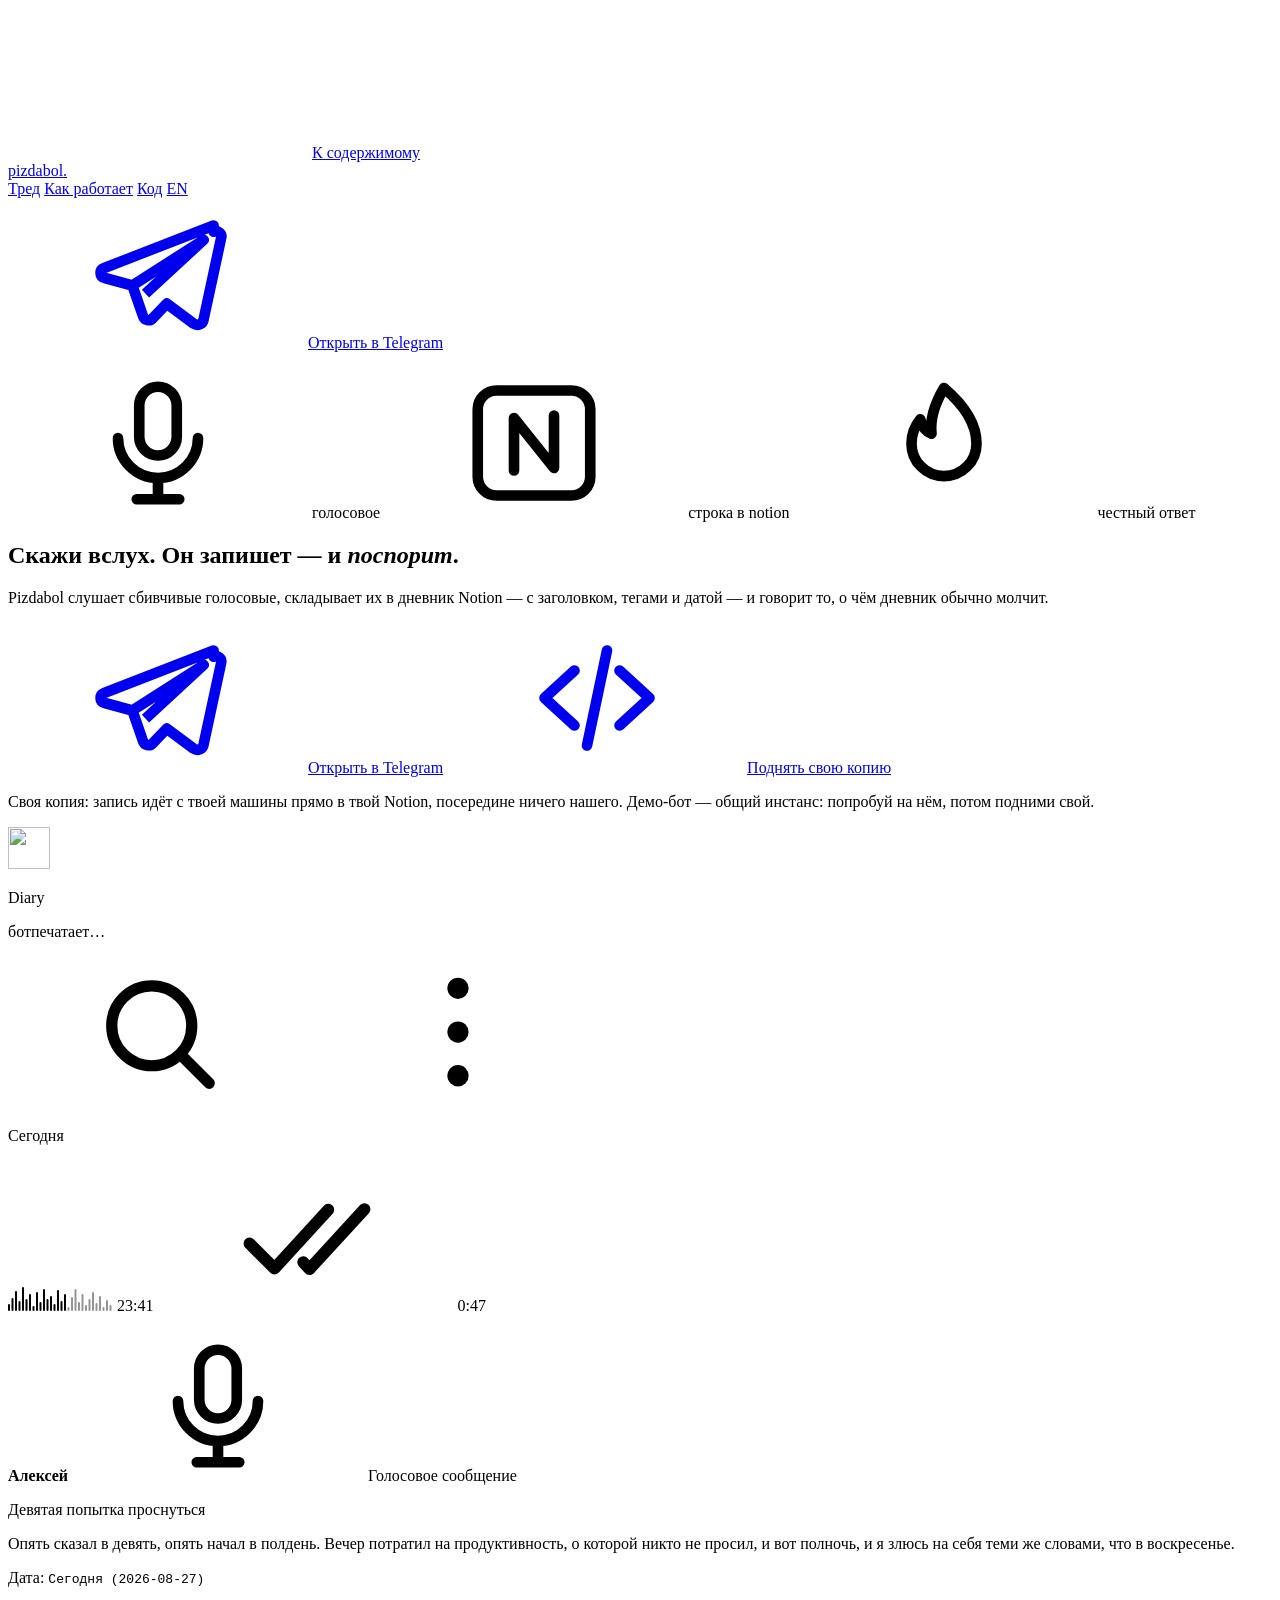
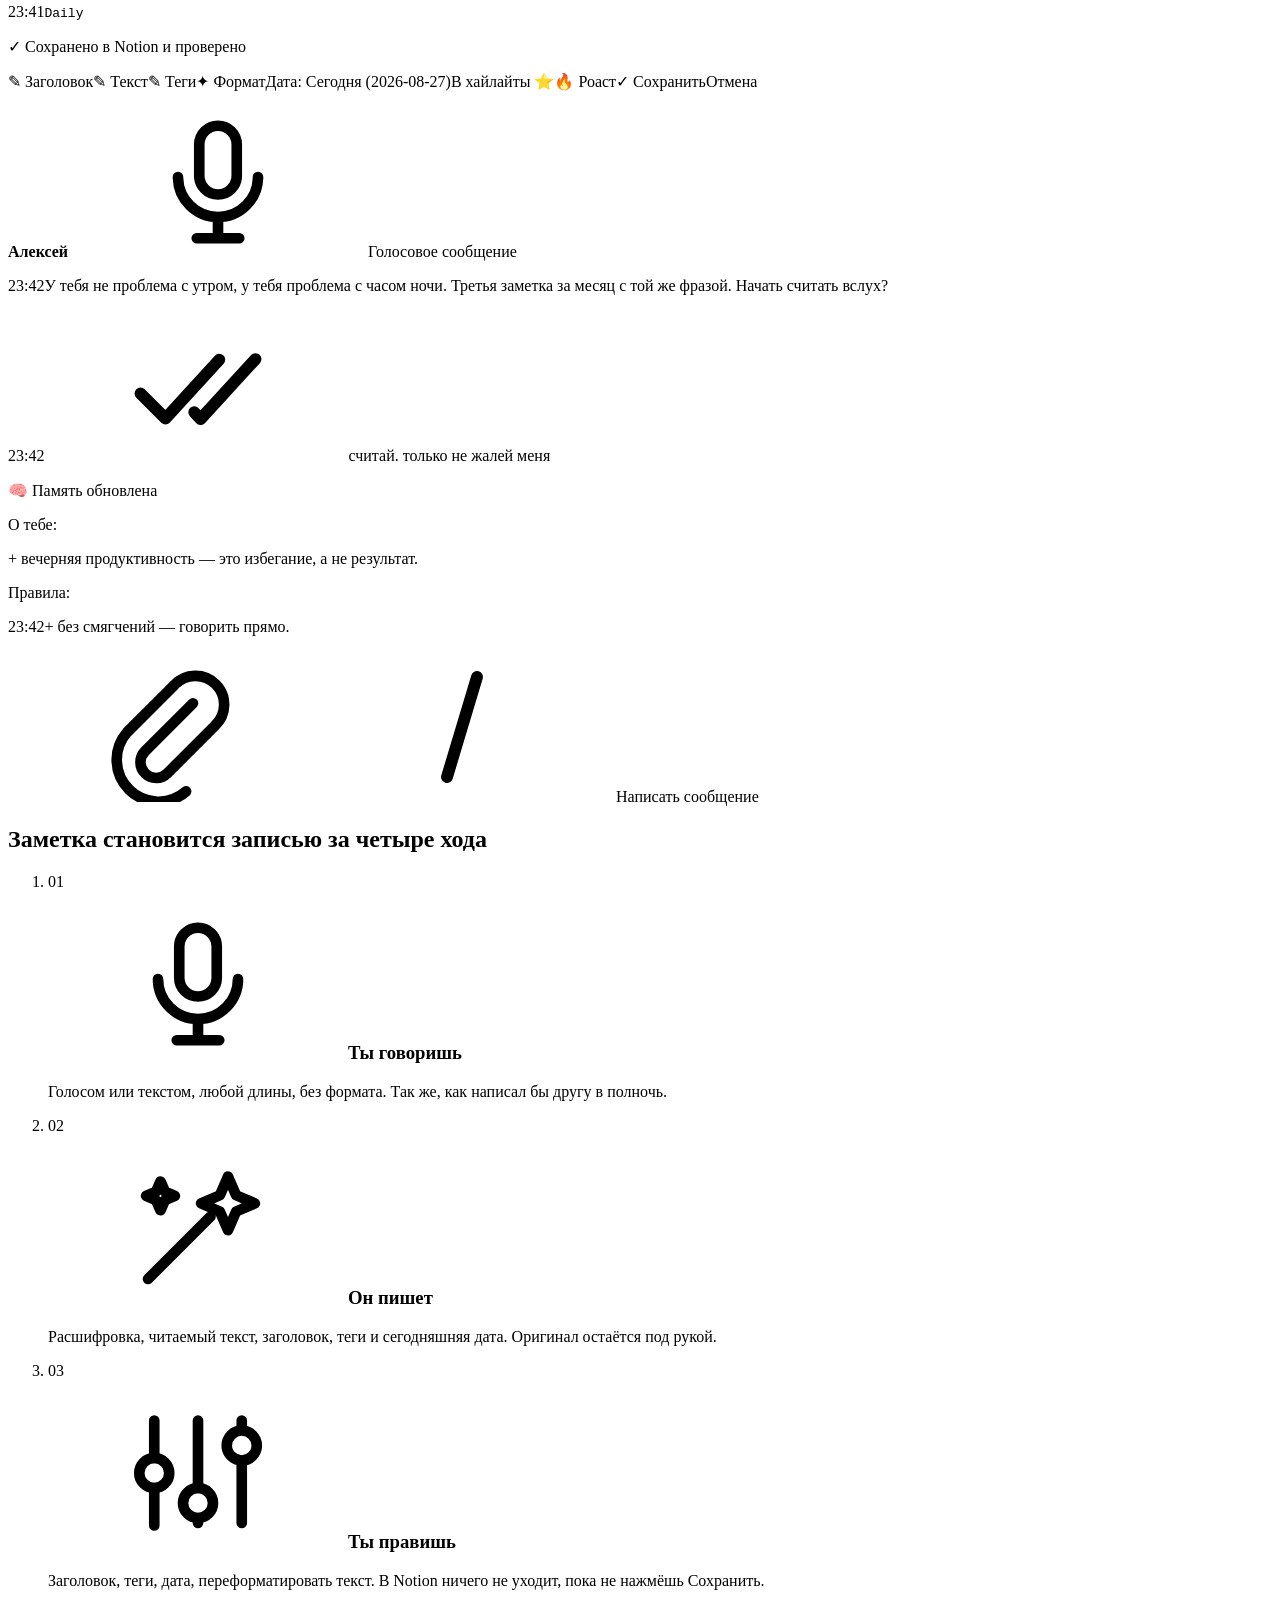
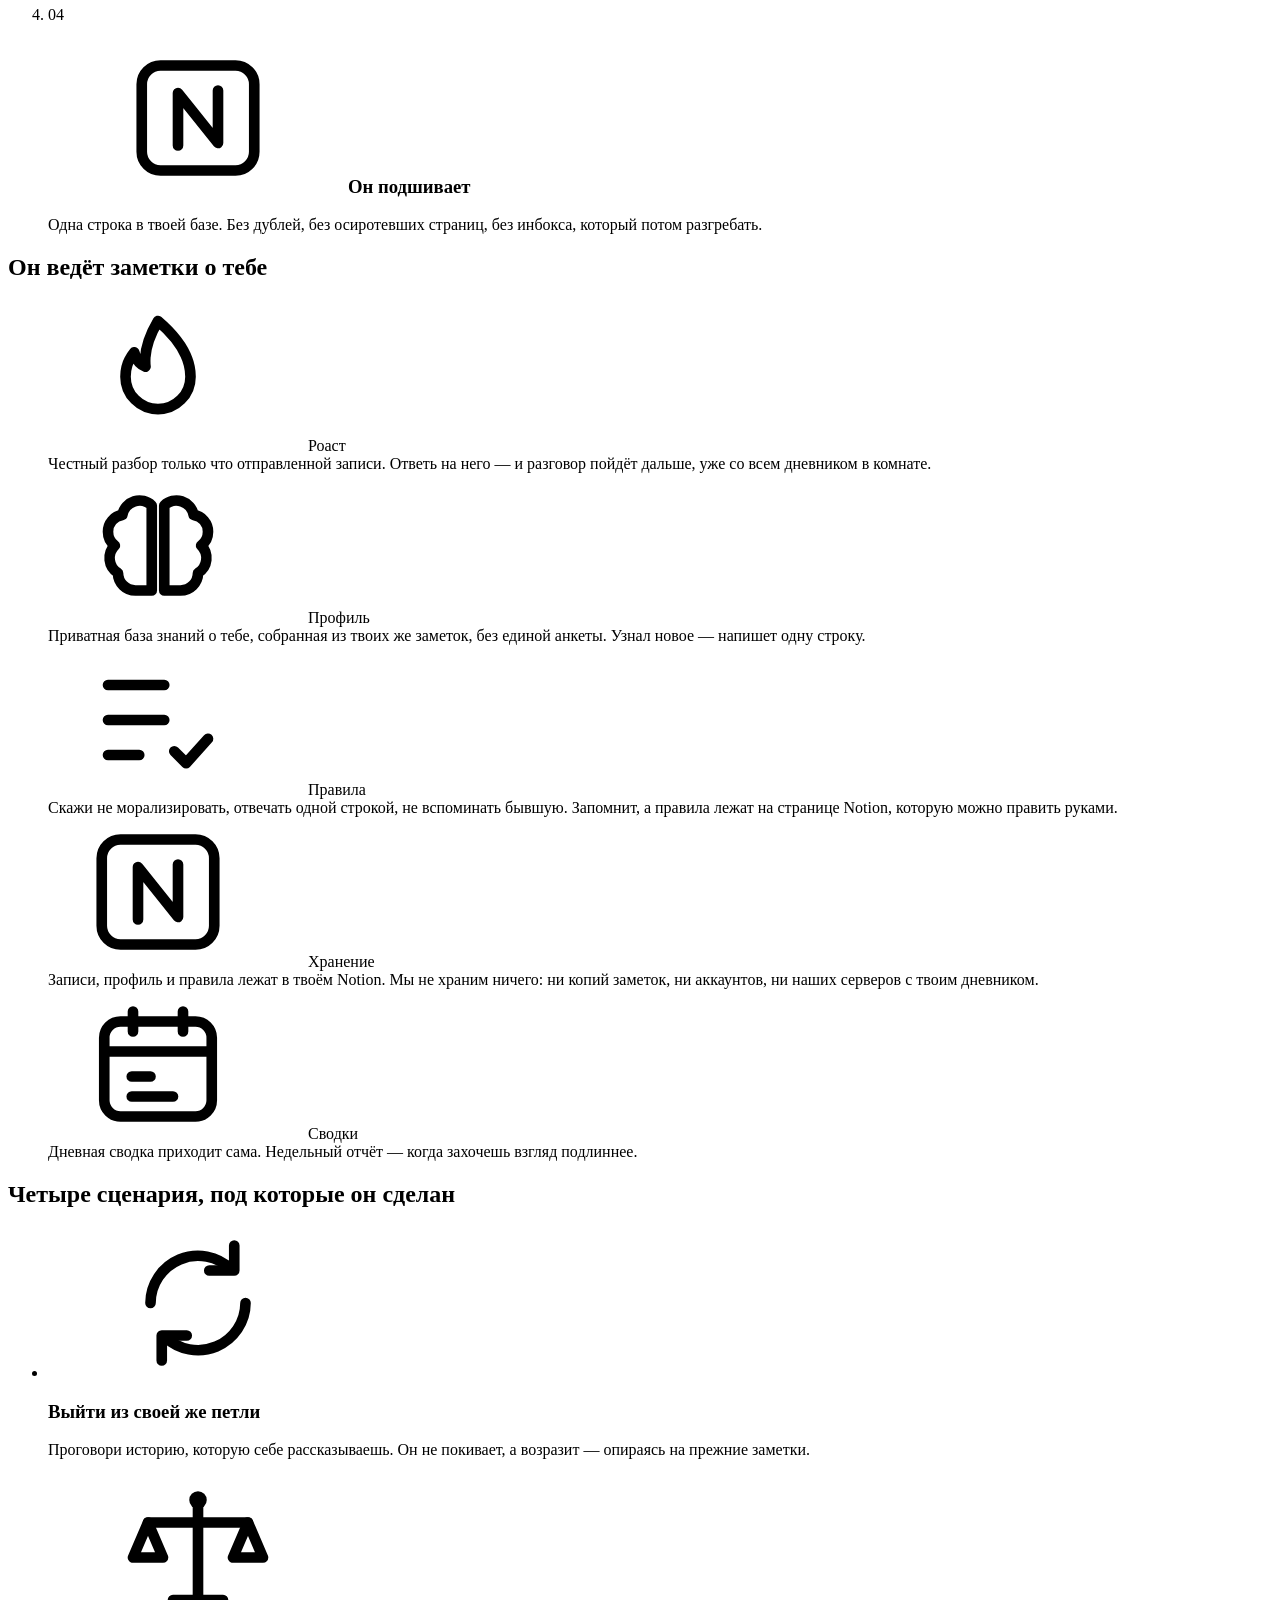
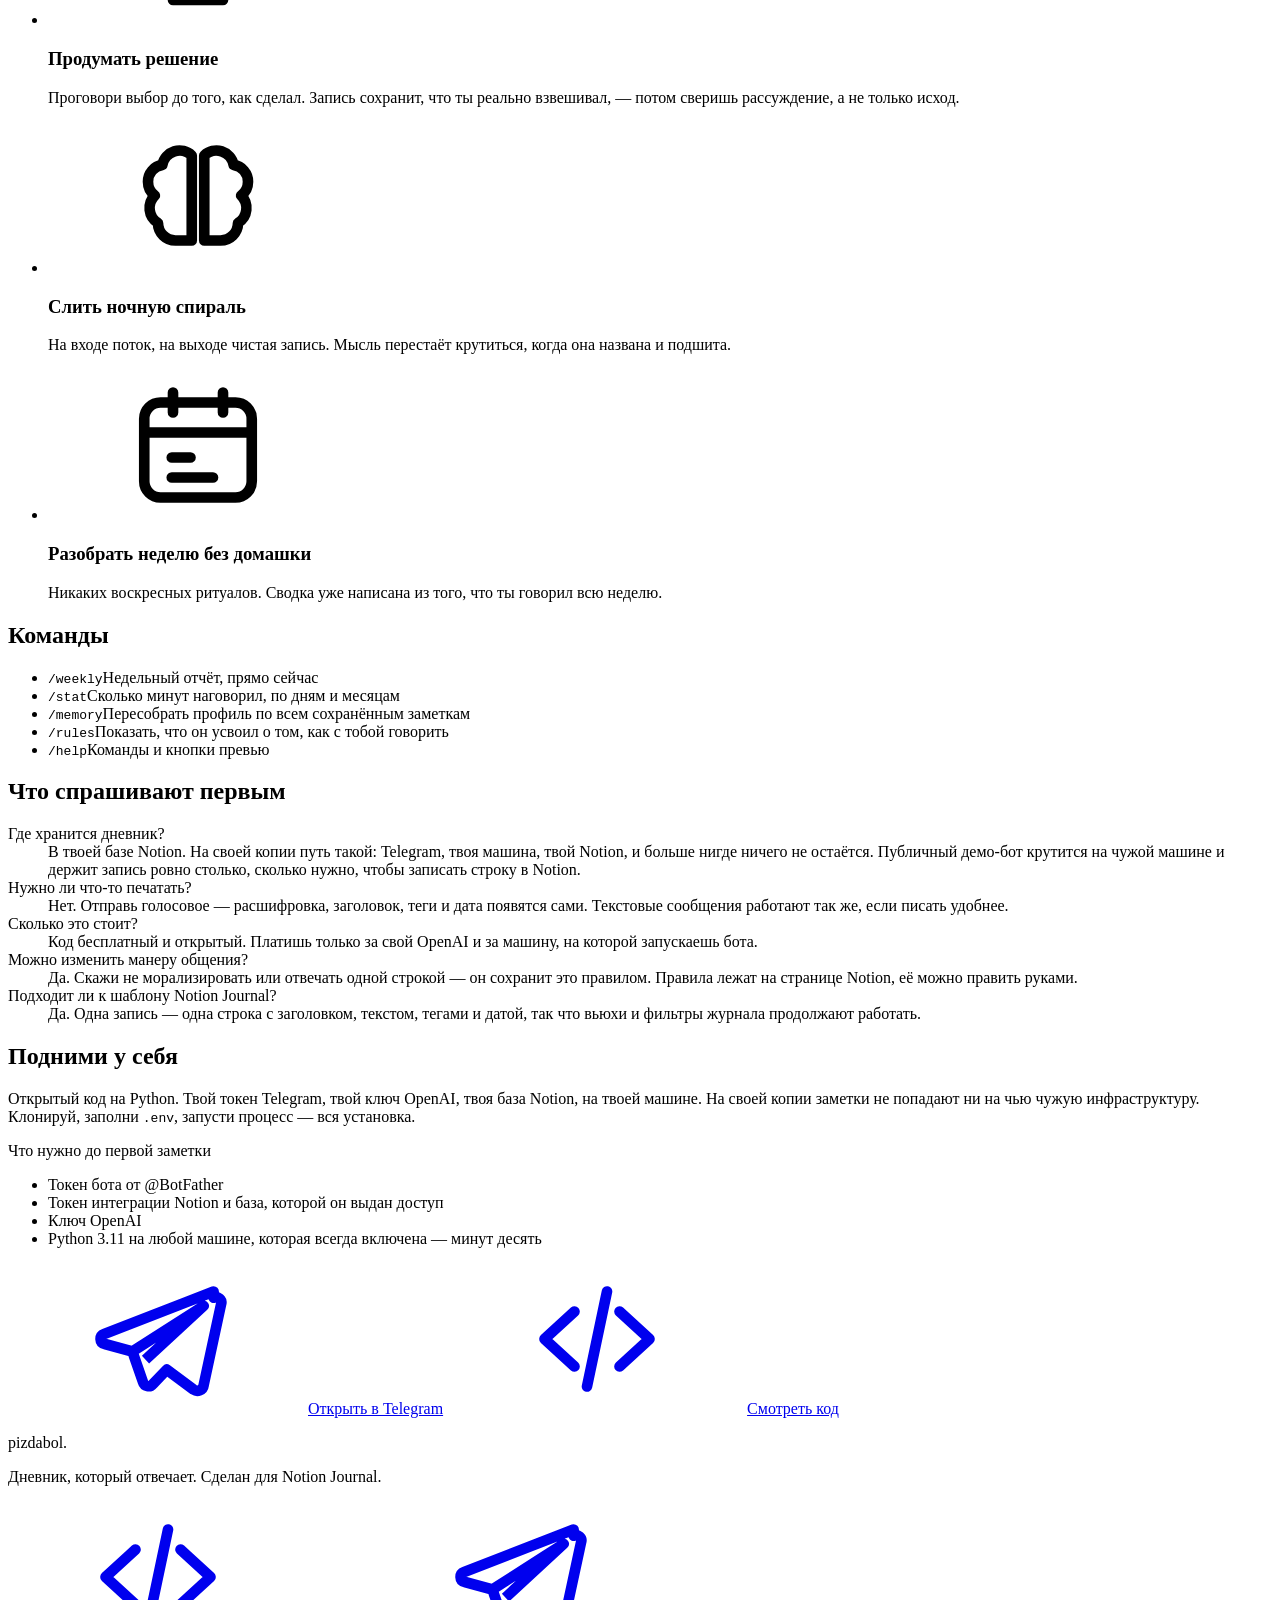
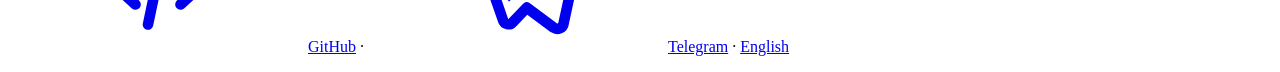
==== landing/ru/index.html @ 11e5ce93 "fix(landing): honest hosting claims, first-run requirements, aligned command rows" ====
<!DOCTYPE html>
<html lang="ru">
<head>
<meta charset="utf-8">
<meta name="viewport" content="width=device-width, initial-scale=1">
<title>Pizdabol — телеграм-бот голосового дневника для Notion</title>
<meta name="description" content="Отправь голосовое в Telegram: расшифровка, заголовок, теги и одна строка в твоём дневнике Notion, а следом честный ответ от бота, который помнит все заметки. Открытый код, свой сервер, на нашей стороне не хранится ничего.">
<link rel="canonical" href="https://pizdabol.app/ru/">
<link rel="alternate" hreflang="en" href="https://pizdabol.app/">
<link rel="alternate" hreflang="ru" href="https://pizdabol.app/ru/">
<link rel="alternate" hreflang="x-default" href="https://pizdabol.app/">
<meta name="robots" content="index, follow, max-image-preview:large, max-snippet:-1">
<meta name="author" content="Aleksey Shugaev">
<meta name="keywords" content="телеграм бот дневник, голосовые заметки в notion, дневник notion автоматизация, голосовой дневник, ai дневник коуч">
<meta name="theme-color" content="#14101f">

<meta property="og:type" content="website">
<meta property="og:site_name" content="Pizdabol">
<meta property="og:locale" content="ru_RU">
<meta property="og:url" content="https://pizdabol.app/ru/">
<meta property="og:title" content="Pizdabol — телеграм-бот голосового дневника для Notion">
<meta property="og:description" content="Голосовые в Telegram становятся строками с заголовком и тегами в твоём дневнике Notion — и бот отвечает честно.">
<meta property="og:image" content="https://pizdabol.app/og.png">
<meta property="og:image:width" content="1200">
<meta property="og:image:height" content="630">
<meta property="og:image:alt" content="Заголовок лендинга Pizdabol: скажи вслух, он запишет и поспорит">
<meta property="og:locale:alternate" content="en_US">
<meta name="twitter:card" content="summary_large_image">
<meta name="twitter:image:alt" content="Заголовок лендинга Pizdabol: скажи вслух, он запишет и поспорит">
<meta name="twitter:title" content="Pizdabol — телеграм-бот голосового дневника для Notion">
<meta name="twitter:description" content="Голосовые в Telegram становятся строками с заголовком и тегами в твоём дневнике Notion — и бот отвечает честно.">
<meta name="twitter:image" content="https://pizdabol.app/og.png">

<link rel="icon" href="/favicon.svg" type="image/svg+xml">
<link rel="preconnect" href="https://fonts.googleapis.com">
<link rel="preconnect" href="https://fonts.gstatic.com" crossorigin>
<link href="https://fonts.googleapis.com/css2?family=Unbounded:wght@500;700;800&family=Onest:wght@400;500;600&family=JetBrains+Mono:wght@400;500&display=swap" rel="stylesheet">
<link rel="stylesheet" href="/styles.css">

<script type="application/ld+json">
{
  "@context": "https://schema.org",
  "@type": "SoftwareApplication",
  "name": "Pizdabol",
  "applicationCategory": "LifestyleApplication",
  "operatingSystem": "Telegram",
  "url": "https://pizdabol.app/ru/",
  "inLanguage": "ru",
  "description": "Telegram-бот, который превращает голосовые заметки в записи дневника в Notion и честно комментирует прочитанное.",
  "offers": {
    "@type": "Offer",
    "price": "0",
    "priceCurrency": "USD",
    "availability": "https://schema.org/InStock"
  },
  "isAccessibleForFree": true,
  "license": "https://github.com/ashugaev/telegram-voice-diary-bot/blob/main/LICENSE",
  "codeRepository": "https://github.com/ashugaev/telegram-voice-diary-bot",
  "author": {
    "@type": "Person",
    "name": "Aleksey Shugaev"
  },
  "softwareRequirements": "Telegram account, Notion database, OpenAI API key"
}
</script>
<script type="application/ld+json">
{
  "@context": "https://schema.org",
  "@type": "FAQPage",
  "mainEntity": [
    {
      "@type": "Question",
      "name": "Где хранится дневник?",
      "acceptedAnswer": {
        "@type": "Answer",
        "text": "В твоей базе Notion. На своей копии путь такой: Telegram, твоя машина, твой Notion, и больше нигде ничего не остаётся. Публичный демо-бот крутится на чужой машине и держит запись ровно столько, сколько нужно, чтобы записать строку в Notion."
      }
    },
    {
      "@type": "Question",
      "name": "Нужно ли что-то печатать?",
      "acceptedAnswer": {
        "@type": "Answer",
        "text": "Нет. Отправь голосовое — расшифровка, заголовок, теги и дата появятся сами. Текстовые сообщения работают так же, если писать удобнее."
      }
    },
    {
      "@type": "Question",
      "name": "Сколько это стоит?",
      "acceptedAnswer": {
        "@type": "Answer",
        "text": "Код бесплатный и открытый. Платишь только за свой OpenAI и за машину, на которой запускаешь бота."
      }
    },
    {
      "@type": "Question",
      "name": "Можно изменить манеру общения?",
      "acceptedAnswer": {
        "@type": "Answer",
        "text": "Да. Скажи не морализировать или отвечать одной строкой — он сохранит это правилом. Правила лежат на странице Notion, её можно править руками."
      }
    },
    {
      "@type": "Question",
      "name": "Подходит ли к шаблону Notion Journal?",
      "acceptedAnswer": {
        "@type": "Answer",
        "text": "Да. Одна запись — одна строка с заголовком, текстом, тегами и датой, так что вьюхи и фильтры журнала продолжают работать."
      }
    }
  ]
}
</script>
</head>
<body>
<svg class="sprite" aria-hidden="true" focusable="false" xmlns="http://www.w3.org/2000/svg"><defs>
<symbol id="i-mic" viewBox="0 0 24 24"><rect x="9" y="3" width="6" height="11" rx="3" stroke="currentColor" stroke-width="1.7" fill="none"/><path d="M5.6 11.2a6.4 6.4 0 0 0 12.8 0M12 17.6V21M8.6 21h6.8" stroke="currentColor" stroke-width="1.7" fill="none" stroke-linecap="round"/></symbol>
<symbol id="i-notion" viewBox="0 0 24 24"><rect x="3" y="3.6" width="18" height="16.8" rx="3" stroke="currentColor" stroke-width="1.7" fill="none"/><path d="M8.8 16.4V8l6.4 8V7.6" stroke="currentColor" stroke-width="1.7" fill="none" stroke-linecap="round" stroke-linejoin="round"/></symbol>
<symbol id="i-flame" viewBox="0 0 24 24"><path d="M12 3.2c3.4 2.9 5.2 5.9 5.2 8.9a5.2 5.2 0 0 1-10.4 0c0-1.5.5-2.8 1.4-3.9.3 1.2.9 2 1.8 2.3-.3-2.6.7-5.1 2-7.3Z" stroke="currentColor" stroke-width="1.7" fill="none" stroke-linejoin="round"/></symbol>
<symbol id="i-brain" viewBox="0 0 24 24"><path d="M11 5.2a2.8 2.8 0 0 0-4.7 1.5A2.7 2.7 0 0 0 4 9.4c0 .9.4 1.7 1.1 2.2A2.8 2.8 0 0 0 5.6 16a2.8 2.8 0 0 0 2.8 2.8H11V5.2ZM13 5.2a2.8 2.8 0 0 1 4.7 1.5A2.7 2.7 0 0 1 20 9.4c0 .9-.4 1.7-1.1 2.2a2.8 2.8 0 0 1-.5 4.4 2.8 2.8 0 0 1-2.8 2.8H13V5.2Z" stroke="currentColor" stroke-width="1.7" fill="none" stroke-linejoin="round"/></symbol>
<symbol id="i-rules" viewBox="0 0 24 24"><path d="M4 6.4h9M4 12h9M4 17.6h5" stroke="currentColor" stroke-width="1.7" stroke-linecap="round"/><path d="m14.6 17 1.9 1.9 3.5-3.9" stroke="currentColor" stroke-width="1.7" fill="none" stroke-linecap="round" stroke-linejoin="round"/></symbol>
<symbol id="i-calendar" viewBox="0 0 24 24"><rect x="3.4" y="5.2" width="17.2" height="15.2" rx="2.6" stroke="currentColor" stroke-width="1.7" fill="none"/><path d="M3.4 10h17.2M8 3.6v3.2M16 3.6v3.2M7.8 14h3M7.8 17.2h6.6" stroke="currentColor" stroke-width="1.7" stroke-linecap="round"/></symbol>
<symbol id="i-wand" viewBox="0 0 24 24"><path d="M4 20 14 10M16.8 3.6l1.3 3 3 1.3-3 1.3-1.3 3-1.3-3-3-1.3 3-1.3ZM6 4.4l.7 1.6 1.6.7-1.6.7L6 9l-.7-1.6L3.7 6.7l1.6-.7Z" stroke="currentColor" stroke-width="1.7" fill="none" stroke-linecap="round" stroke-linejoin="round"/></symbol>
<symbol id="i-sliders" viewBox="0 0 24 24"><path d="M5 3.6v6M5 14.4v6M12 3.6v10.8M12 19.2v.8M19 3.6v1.2M19 10v10" stroke="currentColor" stroke-width="1.7" stroke-linecap="round"/><circle cx="5" cy="12" r="2.4" stroke="currentColor" stroke-width="1.7" fill="none"/><circle cx="12" cy="16.8" r="2.4" stroke="currentColor" stroke-width="1.7" fill="none"/><circle cx="19" cy="7.6" r="2.4" stroke="currentColor" stroke-width="1.7" fill="none"/></symbol>
<symbol id="i-telegram" viewBox="0 0 24 24"><path d="M20.9 4.4 3.4 11.2c-.8.3-.8 1.4.1 1.6l4.4 1.2 1.7 4.9c.2.7 1.1.9 1.6.3l2.2-2.3 4.3 3.2c.6.4 1.5.1 1.6-.7l2.8-13c.2-.7-.5-1.3-1.2-1ZM7.9 14l11.4-7.3-9.3 8.6" stroke="currentColor" stroke-width="1.7" fill="none" stroke-linejoin="round"/></symbol>
<symbol id="i-code" viewBox="0 0 24 24"><path d="m8.4 7.6-4.8 4.4 4.8 4.4M15.6 7.6l4.8 4.4-4.8 4.4M13.6 4.4l-3.2 15.2" stroke="currentColor" stroke-width="1.7" fill="none" stroke-linecap="round" stroke-linejoin="round"/></symbol>
<symbol id="i-shield" viewBox="0 0 24 24"><path d="M12 3 4.4 5.8v6.4c0 4.4 3.2 7.9 7.6 9.4 4.4-1.5 7.6-5 7.6-9.4V5.8L12 3Z" stroke="currentColor" stroke-width="1.7" fill="none" stroke-linejoin="round"/><path d="m8.6 12.2 2.4 2.4 4.4-4.8" stroke="currentColor" stroke-width="1.7" fill="none" stroke-linecap="round" stroke-linejoin="round"/></symbol>
<symbol id="i-loop" viewBox="0 0 24 24"><path d="M4.4 12a7.6 7.6 0 0 1 12.9-5.4M19.6 12a7.6 7.6 0 0 1-12.9 5.4" stroke="currentColor" stroke-width="1.7" fill="none" stroke-linecap="round"/><path d="M17.8 2.8v4h-4M6.2 21.2v-4h4" stroke="currentColor" stroke-width="1.7" fill="none" stroke-linecap="round" stroke-linejoin="round"/></symbol>
<symbol id="i-scale" viewBox="0 0 24 24"><path d="M12 4v16M8 20h8M4 7.6h16" stroke="currentColor" stroke-width="1.7" fill="none" stroke-linecap="round"/><path d="M4 7.6 1.6 13.2h4.8L4 7.6ZM20 7.6l-2.4 5.6h4.8L20 7.6Z" stroke="currentColor" stroke-width="1.7" fill="none" stroke-linejoin="round"/><circle cx="12" cy="4" r="1.4" fill="currentColor"/></symbol>
<symbol id="i-checks" viewBox="0 0 24 24"><path d="m2.8 13.2 4 4 8.6-9.4M11.4 16.2l1 1.1 8.8-9.6" stroke="currentColor" stroke-width="1.9" fill="none" stroke-linecap="round" stroke-linejoin="round"/></symbol>
<symbol id="i-search" viewBox="0 0 24 24"><circle cx="11" cy="11" r="6.4" stroke="currentColor" stroke-width="1.8" fill="none"/><path d="m15.8 15.8 4.4 4.4" stroke="currentColor" stroke-width="1.8" stroke-linecap="round"/></symbol>
<symbol id="i-clip" viewBox="0 0 24 24"><path d="M17.6 8.2 9.9 15.9a2.5 2.5 0 0 0 3.6 3.5l7.6-7.6a4.6 4.6 0 1 0-6.5-6.5l-7.6 7.6a6.7 6.7 0 0 0 9.5 9.4" stroke="currentColor" stroke-width="1.7" fill="none" stroke-linecap="round" stroke-linejoin="round"/></symbol>
<symbol id="i-slash" viewBox="0 0 24 24"><path d="M14.4 4 9.6 20" stroke="currentColor" stroke-width="1.9" stroke-linecap="round"/></symbol>
<symbol id="i-dots" viewBox="0 0 24 24"><circle cx="12" cy="5" r="1.7" fill="currentColor"/><circle cx="12" cy="12" r="1.7" fill="currentColor"/><circle cx="12" cy="19" r="1.7" fill="currentColor"/></symbol>
</defs></svg>
<a class="skip" href="#main">К содержимому</a>

<header class="bar">
  <a class="wordmark" href="/ru/">pizdabol<span class="dot">.</span></a>
  <nav aria-label="Основная">
    <a href="#thread">Тред</a>
    <a href="#flow">Как работает</a>
    <a href="https://github.com/ashugaev/telegram-voice-diary-bot">Код</a>
    <a class="lang" href="/" hreflang="en" lang="en">EN</a>
  </nav>
  <a class="btn btn-sm" href="https://t.me/pizdabol_ai_bot"><svg class="ico" aria-hidden="true"><use href="#i-telegram"></use></svg>Открыть в Telegram</a>
</header>

<main id="main">

  <section class="hero">
    <div class="hero-copy">
      <p class="eyebrow"><svg class="ico" aria-hidden="true"><use href="#i-mic"></use></svg> голосовое <svg class="ico" aria-hidden="true"><use href="#i-notion"></use></svg> строка в notion <svg class="ico" aria-hidden="true"><use href="#i-flame"></use></svg> честный ответ</p>
      <h1>Скажи вслух. Он запишет — и <em>поспорит</em>.</h1>
      <p class="lede">Pizdabol слушает сбивчивые голосовые, складывает их в дневник Notion — с заголовком, тегами и датой — и говорит то, о чём дневник обычно молчит.</p>
      <div class="cta-row">
        <a class="btn" href="https://t.me/pizdabol_ai_bot"><svg class="ico" aria-hidden="true"><use href="#i-telegram"></use></svg>Открыть в Telegram</a>
        <a class="btn btn-ghost" href="https://github.com/ashugaev/telegram-voice-diary-bot"><svg class="ico" aria-hidden="true"><use href="#i-code"></use></svg>Поднять свою копию</a>
      </div>
      <p class="fineprint">Своя копия: запись идёт с твоей машины прямо в твой Notion, посередине ничего нашего. Демо-бот — общий инстанс: попробуй на нём, потом подними свой.</p>
    </div>

    <div class="hero-thread" id="thread">
      <div class="tg" role="group" aria-label="Чат в Telegram с ботом-дневником: голосовое на 47 секунд превращается в черновик записи с кнопками, сохранение переписывает сообщение в подтверждение, бот отвечает прямо и обновляет память об авторе.">
        <header class="tg-head">
          <img class="tg-ava" src="/avatar.svg" width="42" height="42" alt="" aria-hidden="true">
          <div class="tg-peer">
            <p class="tg-name">Diary</p>
            <p class="tg-status"><span class="s-idle">бот</span><span class="s-typing">печатает…</span></p>
          </div>
          <span class="tg-actions" aria-hidden="true"><svg class="ico tg-act" aria-hidden="true"><use href="#i-search"></use></svg><svg class="ico tg-act" aria-hidden="true"><use href="#i-dots"></use></svg></span>
        </header>

        <div class="tg-body" tabindex="0" role="region" aria-label="Переписка">
          <div class="tg-scroll">
            <p class="tg-day">Сегодня</p>

            <div class="slot" style="--i:0"><div class="row out"><article class="msg out">
              <div class="voice">
                <span class="play" aria-hidden="true"></span>
                <svg class="wave" viewBox="0 0 105 24" width="105" height="24" aria-hidden="true"><g fill="currentColor" fill-opacity="1"><rect x="0.0" y="17" width="2" height="7" rx="1"/><rect x="3.5" y="11" width="2" height="13" rx="1"/><rect x="7.0" y="4" width="2" height="20" rx="1"/><rect x="10.5" y="14" width="2" height="10" rx="1"/><rect x="14.0" y="0" width="2" height="24" rx="1"/><rect x="17.5" y="12" width="2" height="12" rx="1"/><rect x="21.0" y="7" width="2" height="17" rx="1"/><rect x="24.5" y="19" width="2" height="5" rx="1"/><rect x="28.0" y="5" width="2" height="19" rx="1"/><rect x="31.5" y="15" width="2" height="9" rx="1"/><rect x="35.0" y="2" width="2" height="22" rx="1"/><rect x="38.5" y="12" width="2" height="12" rx="1"/><rect x="42.0" y="9" width="2" height="15" rx="1"/><rect x="45.5" y="17" width="2" height="7" rx="1"/><rect x="49.0" y="3" width="2" height="21" rx="1"/><rect x="52.5" y="14" width="2" height="10" rx="1"/><rect x="56.0" y="7" width="2" height="17" rx="1"/></g><g fill="currentColor" fill-opacity="0.42"><rect x="59.5" y="20" width="2" height="4" rx="1"/><rect x="63.0" y="10" width="2" height="14" rx="1"/><rect x="66.5" y="2" width="2" height="22" rx="1"/><rect x="70.0" y="15" width="2" height="9" rx="1"/><rect x="73.5" y="7" width="2" height="17" rx="1"/><rect x="77.0" y="18" width="2" height="6" rx="1"/><rect x="80.5" y="12" width="2" height="12" rx="1"/><rect x="84.0" y="5" width="2" height="19" rx="1"/><rect x="87.5" y="16" width="2" height="8" rx="1"/><rect x="91.0" y="9" width="2" height="15" rx="1"/><rect x="94.5" y="20" width="2" height="4" rx="1"/><rect x="98.0" y="13" width="2" height="11" rx="1"/><rect x="101.5" y="18" width="2" height="6" rx="1"/></g></svg>
                <span class="dur"><span class="meta">23:41 <svg class="ico checks" aria-hidden="true"><use href="#i-checks"></use></svg></span>0:47</span>
              </div>
            </article></div></div>

            <div class="slot" style="--i:1"><div class="row in"><article class="msg in">
              <p class="quote"><b>Алексей</b><span><svg class="ico q-ico" aria-hidden="true"><use href="#i-mic"></use></svg>Голосовое сообщение</span></p>
              <p class="card-title">Девятая попытка проснуться</p>
              <p class="card-body">Опять сказал в девять, опять начал в полдень. Вечер потратил на продуктивность, о которой никто не просил, и вот полночь, и я злюсь на себя теми же словами, что в воскресенье.</p>
              <p class="card-date">Дата: <code>Сегодня (2026-08-27)</code></p>
              <p class="card-tag"><span class="meta">23:41</span><code>Daily</code></p>
              <div class="slot inline" style="--i:3"><p class="saved-line">✓ Сохранено в Notion и проверено</p></div>
            </article></div></div>

            <div class="slot kbd-slot" style="--i:2"><div class="row in"><div class="kbd" aria-hidden="true">
              <span>✎ Заголовок</span><span>✎ Текст</span><span>✎ Теги</span><span class="w">✦ Формат</span><span class="w">Дата: Сегодня (2026-08-27)</span><span class="w">В хайлайты ⭐</span><span class="w">🔥 Роаст</span><span class="w">✓ Сохранить</span><span class="w">Отмена</span>
            </div></div></div>

            <div class="slot" style="--i:4"><div class="row in"><article class="msg in">
              <p class="quote"><b>Алексей</b><span><svg class="ico q-ico" aria-hidden="true"><use href="#i-mic"></use></svg>Голосовое сообщение</span></p>
              <p><span class="meta">23:42</span>У тебя не проблема с утром, у тебя проблема с часом ночи. Третья заметка за месяц с той же фразой. Начать считать вслух?</p>
            </article></div></div>

            <div class="slot" style="--i:5"><div class="row out"><article class="msg out">
              <p><span class="meta">23:42 <svg class="ico checks" aria-hidden="true"><use href="#i-checks"></use></svg></span>считай. только не жалей меня</p>
            </article></div></div>

            <div class="slot" style="--i:6"><div class="row in"><article class="msg in">
              <p class="memo-head">🧠 Память обновлена</p>
              <p class="memo-line">О тебе:</p>
              <p class="memo-line">+ вечерняя продуктивность — это избегание, а не результат.</p>
              <p class="memo-line">Правила:</p>
              <p class="memo-line"><span class="meta">23:42</span>+ без смягчений — говорить прямо.</p>
            </article></div></div>
          </div>
        </div>

        <footer class="tg-input" aria-hidden="true">
          <svg class="ico tg-act" aria-hidden="true"><use href="#i-clip"></use></svg>
          <svg class="ico tg-act" aria-hidden="true"><use href="#i-slash"></use></svg>
          <span class="tg-ph">Написать сообщение</span>
          <span class="tg-smile"></span>
          <span class="tg-mic"></span>
        </footer>
      </div>
    </div>
  </section>

  <section class="flow" id="flow">
    <h2 class="section-title">Заметка становится записью за четыре хода</h2>
    <ol class="steps">
      <li>
        <span class="step-n">01</span>
        <h3><svg class="ico ico-step" aria-hidden="true"><use href="#i-mic"></use></svg>Ты говоришь</h3>
        <p>Голосом или текстом, любой длины, без формата. Так же, как написал бы другу в полночь.</p>
      </li>
      <li>
        <span class="step-n">02</span>
        <h3><svg class="ico ico-step" aria-hidden="true"><use href="#i-wand"></use></svg>Он пишет</h3>
        <p>Расшифровка, читаемый текст, заголовок, теги и сегодняшняя дата. Оригинал остаётся под рукой.</p>
      </li>
      <li>
        <span class="step-n">03</span>
        <h3><svg class="ico ico-step" aria-hidden="true"><use href="#i-sliders"></use></svg>Ты правишь</h3>
        <p>Заголовок, теги, дата, переформатировать текст. В Notion ничего не уходит, пока не нажмёшь Сохранить.</p>
      </li>
      <li>
        <span class="step-n">04</span>
        <h3><svg class="ico ico-step" aria-hidden="true"><use href="#i-notion"></use></svg>Он подшивает</h3>
        <p>Одна строка в твоей базе. Без дублей, без осиротевших страниц, без инбокса, который потом разгребать.</p>
      </li>
    </ol>
  </section>

  <section class="learns">
    <h2 class="section-title">Он ведёт заметки о тебе</h2>
    <dl class="spec">
      <div>
        <dt><svg class="ico" aria-hidden="true"><use href="#i-flame"></use></svg>Роаст</dt>
        <dd>Честный разбор только что отправленной записи. Ответь на него — и разговор пойдёт дальше, уже со всем дневником в комнате.</dd>
      </div>
      <div>
        <dt><svg class="ico" aria-hidden="true"><use href="#i-brain"></use></svg>Профиль</dt>
        <dd>Приватная база знаний о тебе, собранная из твоих же заметок, без единой анкеты. Узнал новое — напишет одну строку.</dd>
      </div>
      <div>
        <dt><svg class="ico" aria-hidden="true"><use href="#i-rules"></use></svg>Правила</dt>
        <dd>Скажи не морализировать, отвечать одной строкой, не вспоминать бывшую. Запомнит, а правила лежат на странице Notion, которую можно править руками.</dd>
      </div>
      <div>
        <dt><svg class="ico" aria-hidden="true"><use href="#i-notion"></use></svg>Хранение</dt>
        <dd>Записи, профиль и правила лежат в твоём Notion. Мы не храним ничего: ни копий заметок, ни аккаунтов, ни наших серверов с твоим дневником.</dd>
      </div>
      <div>
        <dt><svg class="ico" aria-hidden="true"><use href="#i-calendar"></use></svg>Сводки</dt>
        <dd>Дневная сводка приходит сама. Недельный отчёт — когда захочешь взгляд подлиннее.</dd>
      </div>
    </dl>
  </section>

  <section class="cases">
    <h2 class="section-title">Четыре сценария, под которые он сделан</h2>
    <ul class="case-list">
      <li>
        <svg class="ico ico-lg" aria-hidden="true"><use href="#i-loop"></use></svg>
        <h3>Выйти из своей же петли</h3>
        <p>Проговори историю, которую себе рассказываешь. Он не покивает, а возразит — опираясь на прежние заметки.</p>
      </li>
      <li>
        <svg class="ico ico-lg" aria-hidden="true"><use href="#i-scale"></use></svg>
        <h3>Продумать решение</h3>
        <p>Проговори выбор до того, как сделал. Запись сохранит, что ты реально взвешивал, — потом сверишь рассуждение, а не только исход.</p>
      </li>
      <li>
        <svg class="ico ico-lg" aria-hidden="true"><use href="#i-brain"></use></svg>
        <h3>Слить ночную спираль</h3>
        <p>На входе поток, на выходе чистая запись. Мысль перестаёт крутиться, когда она названа и подшита.</p>
      </li>
      <li>
        <svg class="ico ico-lg" aria-hidden="true"><use href="#i-calendar"></use></svg>
        <h3>Разобрать неделю без домашки</h3>
        <p>Никаких воскресных ритуалов. Сводка уже написана из того, что ты говорил всю неделю.</p>
      </li>
    </ul>
  </section>

  <section class="cmds">
    <h2 class="section-title">Команды</h2>
    <ul class="cmd-list">
      <li><code>/weekly</code><span>Недельный отчёт, прямо сейчас</span></li>
      <li><code>/stat</code><span>Сколько минут наговорил, по дням и месяцам</span></li>
      <li><code>/memory</code><span>Пересобрать профиль по всем сохранённым заметкам</span></li>
      <li><code>/rules</code><span>Показать, что он усвоил о том, как с тобой говорить</span></li>
      <li><code>/help</code><span>Команды и кнопки превью</span></li>
    </ul>
  </section>

  <section class="faq" id="faq">
    <h2 class="section-title">Что спрашивают первым</h2>
    <dl class="spec">
      <div>
        <dt>Где хранится дневник?</dt>
        <dd>В твоей базе Notion. На своей копии путь такой: Telegram, твоя машина, твой Notion, и больше нигде ничего не остаётся. Публичный демо-бот крутится на чужой машине и держит запись ровно столько, сколько нужно, чтобы записать строку в Notion.</dd>
      </div>
      <div>
        <dt>Нужно ли что-то печатать?</dt>
        <dd>Нет. Отправь голосовое — расшифровка, заголовок, теги и дата появятся сами. Текстовые сообщения работают так же, если писать удобнее.</dd>
      </div>
      <div>
        <dt>Сколько это стоит?</dt>
        <dd>Код бесплатный и открытый. Платишь только за свой OpenAI и за машину, на которой запускаешь бота.</dd>
      </div>
      <div>
        <dt>Можно изменить манеру общения?</dt>
        <dd>Да. Скажи не морализировать или отвечать одной строкой — он сохранит это правилом. Правила лежат на странице Notion, её можно править руками.</dd>
      </div>
      <div>
        <dt>Подходит ли к шаблону Notion Journal?</dt>
        <dd>Да. Одна запись — одна строка с заголовком, текстом, тегами и датой, так что вьюхи и фильтры журнала продолжают работать.</dd>
      </div>
    </dl>
  </section>

  <section class="own">
    <h2 class="section-title">Подними у себя</h2>
    <p class="own-copy">Открытый код на Python. Твой токен Telegram, твой ключ OpenAI, твоя база Notion, на твоей машине. На своей копии заметки не попадают ни на чью чужую инфраструктуру. Клонируй, заполни <code>.env</code>, запусти процесс — вся установка.</p>
    <p class="need-title">Что нужно до первой заметки</p>
    <ul class="need">
      <li>Токен бота от @BotFather</li>
      <li>Токен интеграции Notion и база, которой он выдан доступ</li>
      <li>Ключ OpenAI</li>
      <li>Python 3.11 на любой машине, которая всегда включена — минут десять</li>
    </ul>
    <div class="cta-row">
      <a class="btn" href="https://t.me/pizdabol_ai_bot"><svg class="ico" aria-hidden="true"><use href="#i-telegram"></use></svg>Открыть в Telegram</a>
      <a class="btn btn-ghost" href="https://github.com/ashugaev/telegram-voice-diary-bot"><svg class="ico" aria-hidden="true"><use href="#i-code"></use></svg>Смотреть код</a>
    </div>
  </section>

</main>

<footer class="foot">
  <p class="wordmark">pizdabol<span class="dot">.</span></p>
  <p>Дневник, который отвечает. Сделан для Notion Journal.</p>
  <p><a href="https://github.com/ashugaev/telegram-voice-diary-bot"><svg class="ico" aria-hidden="true"><use href="#i-code"></use></svg>GitHub</a> · <a href="https://t.me/pizdabol_ai_bot"><svg class="ico" aria-hidden="true"><use href="#i-telegram"></use></svg>Telegram</a> · <a href="/" hreflang="en" lang="en">English</a></p>
</footer>
</body>
</html>
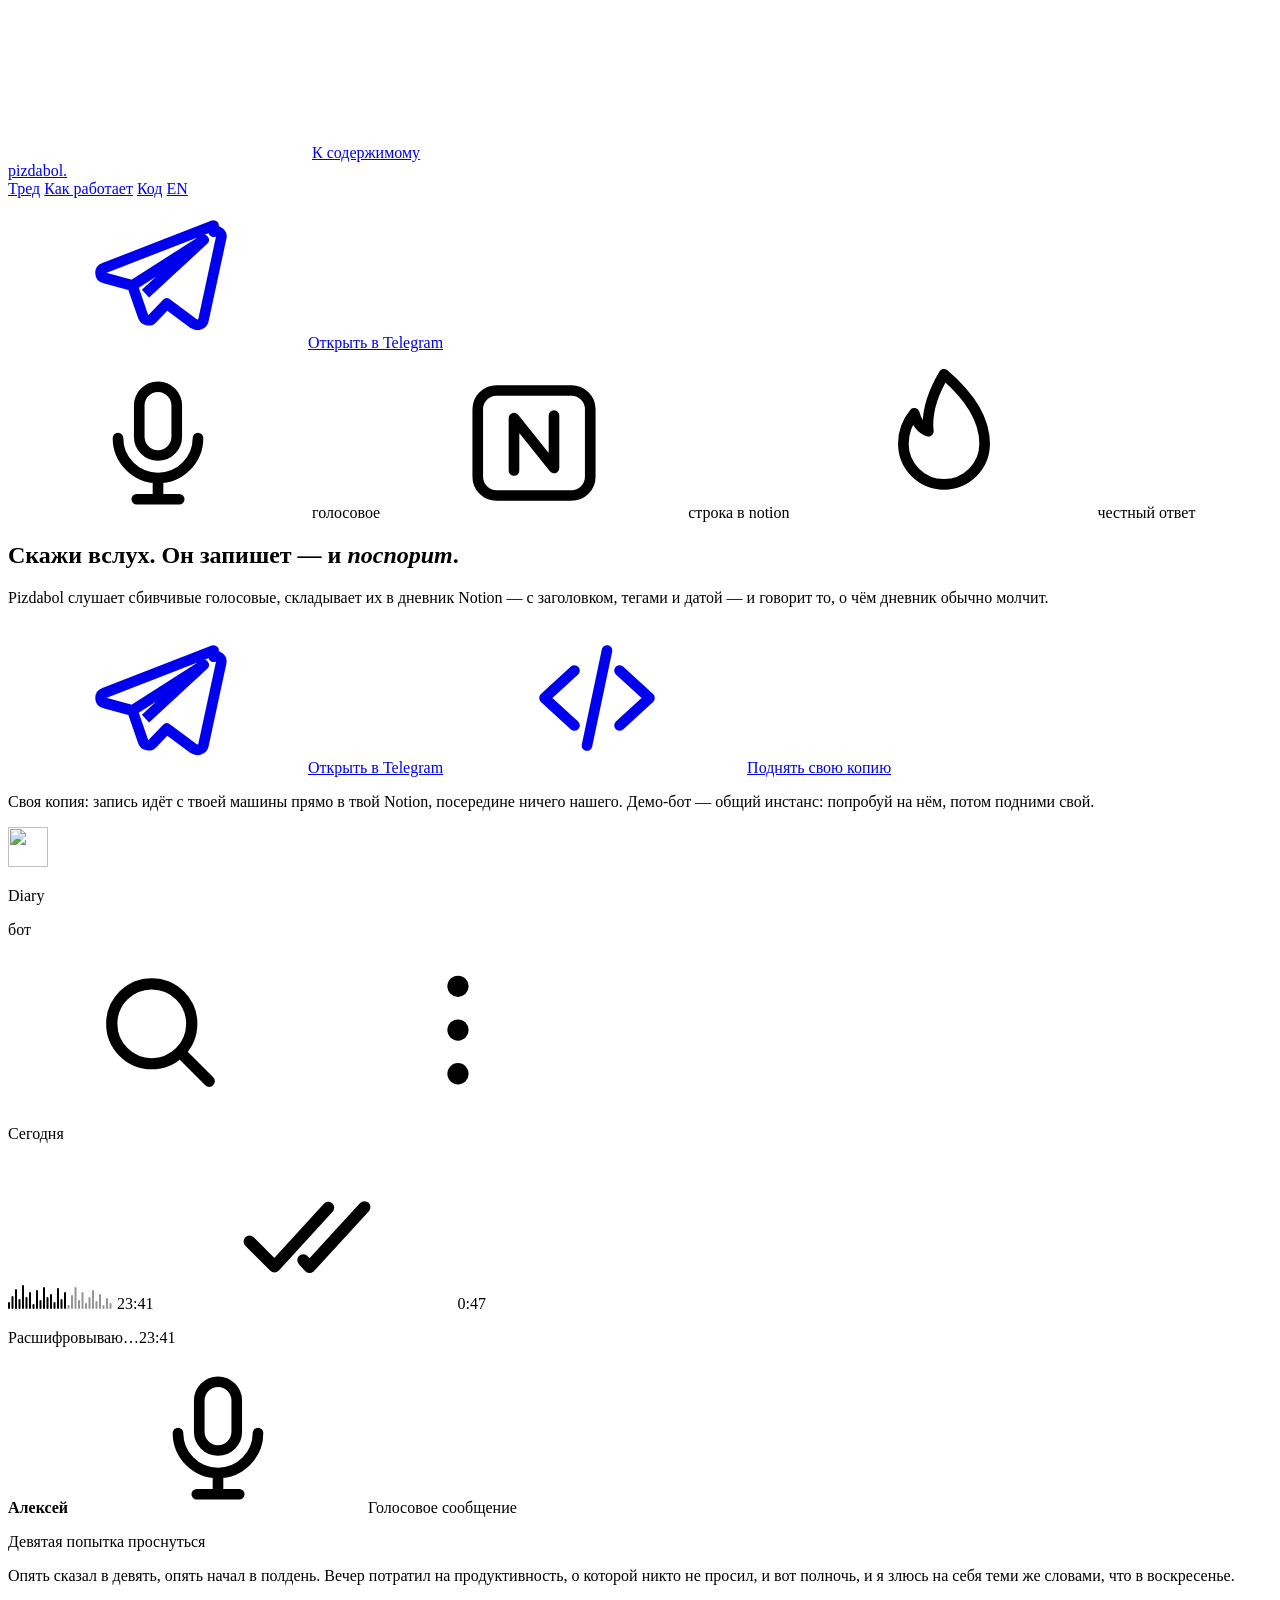
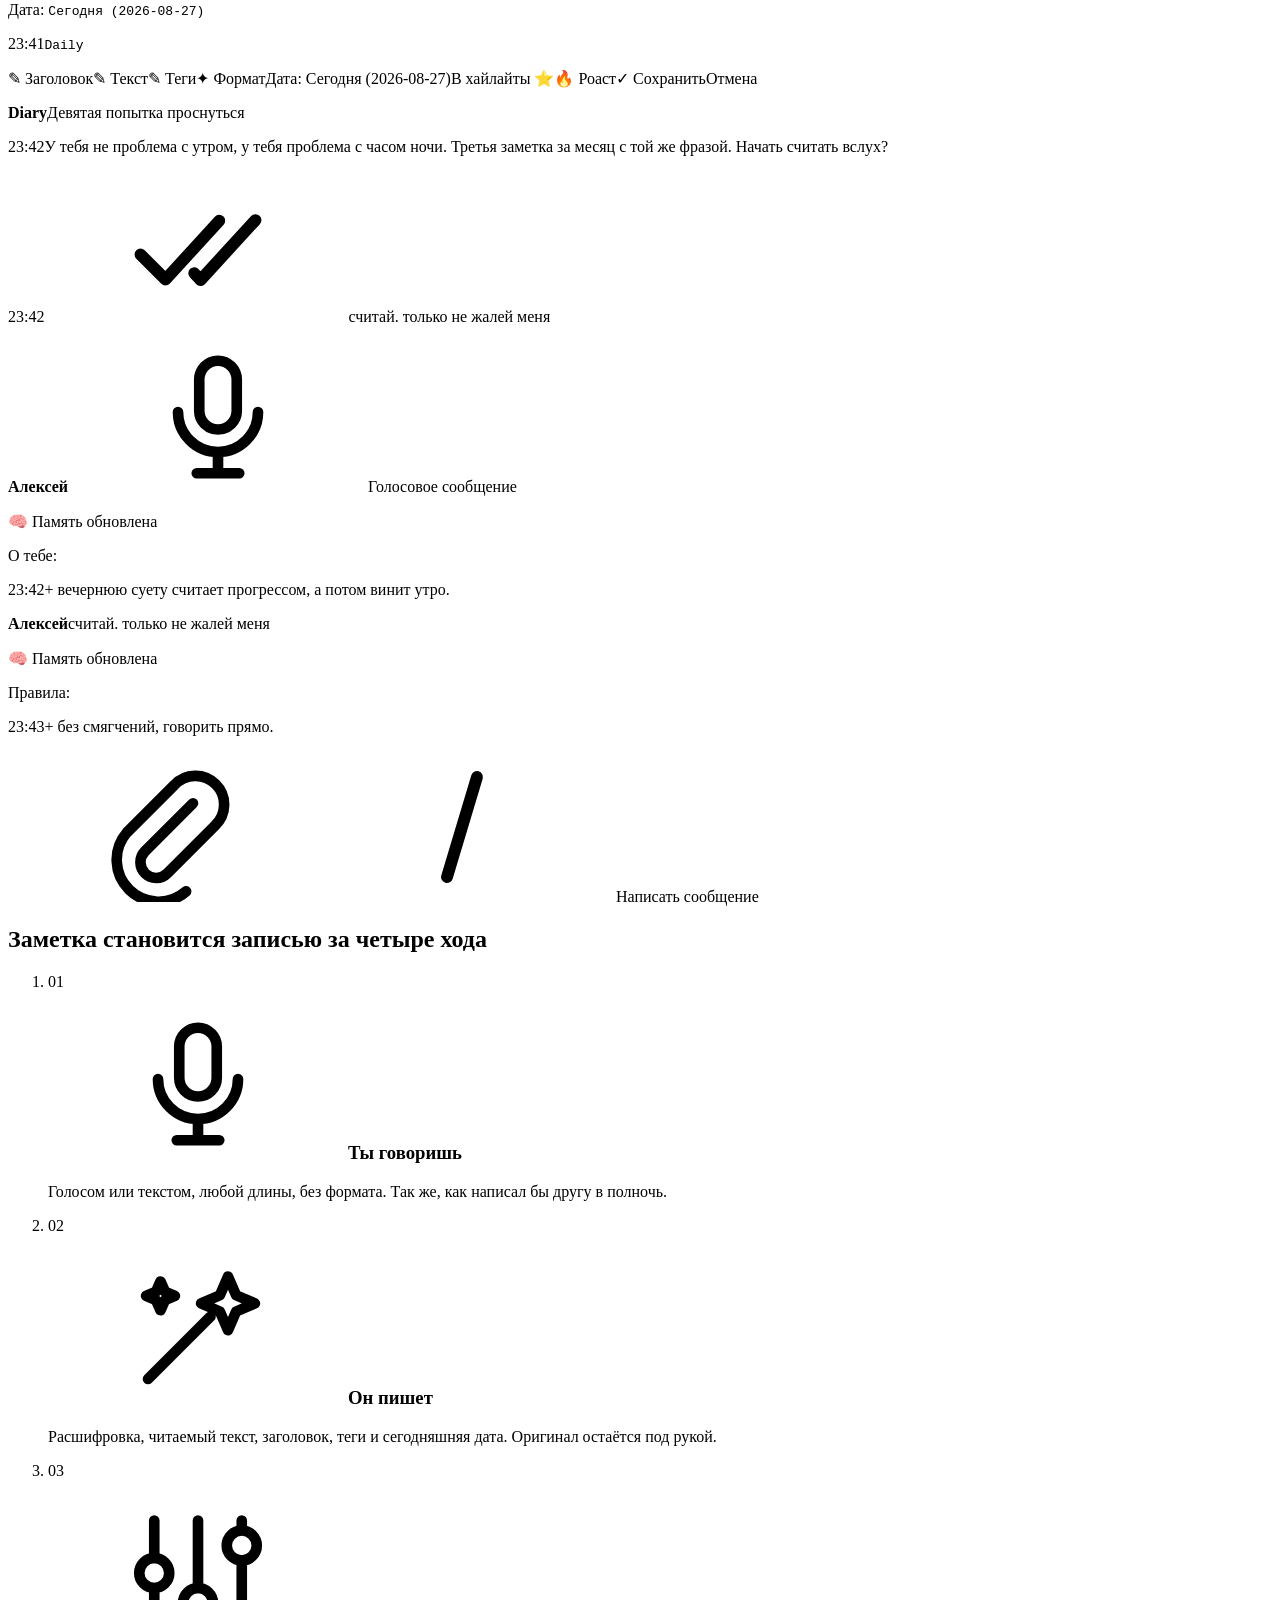
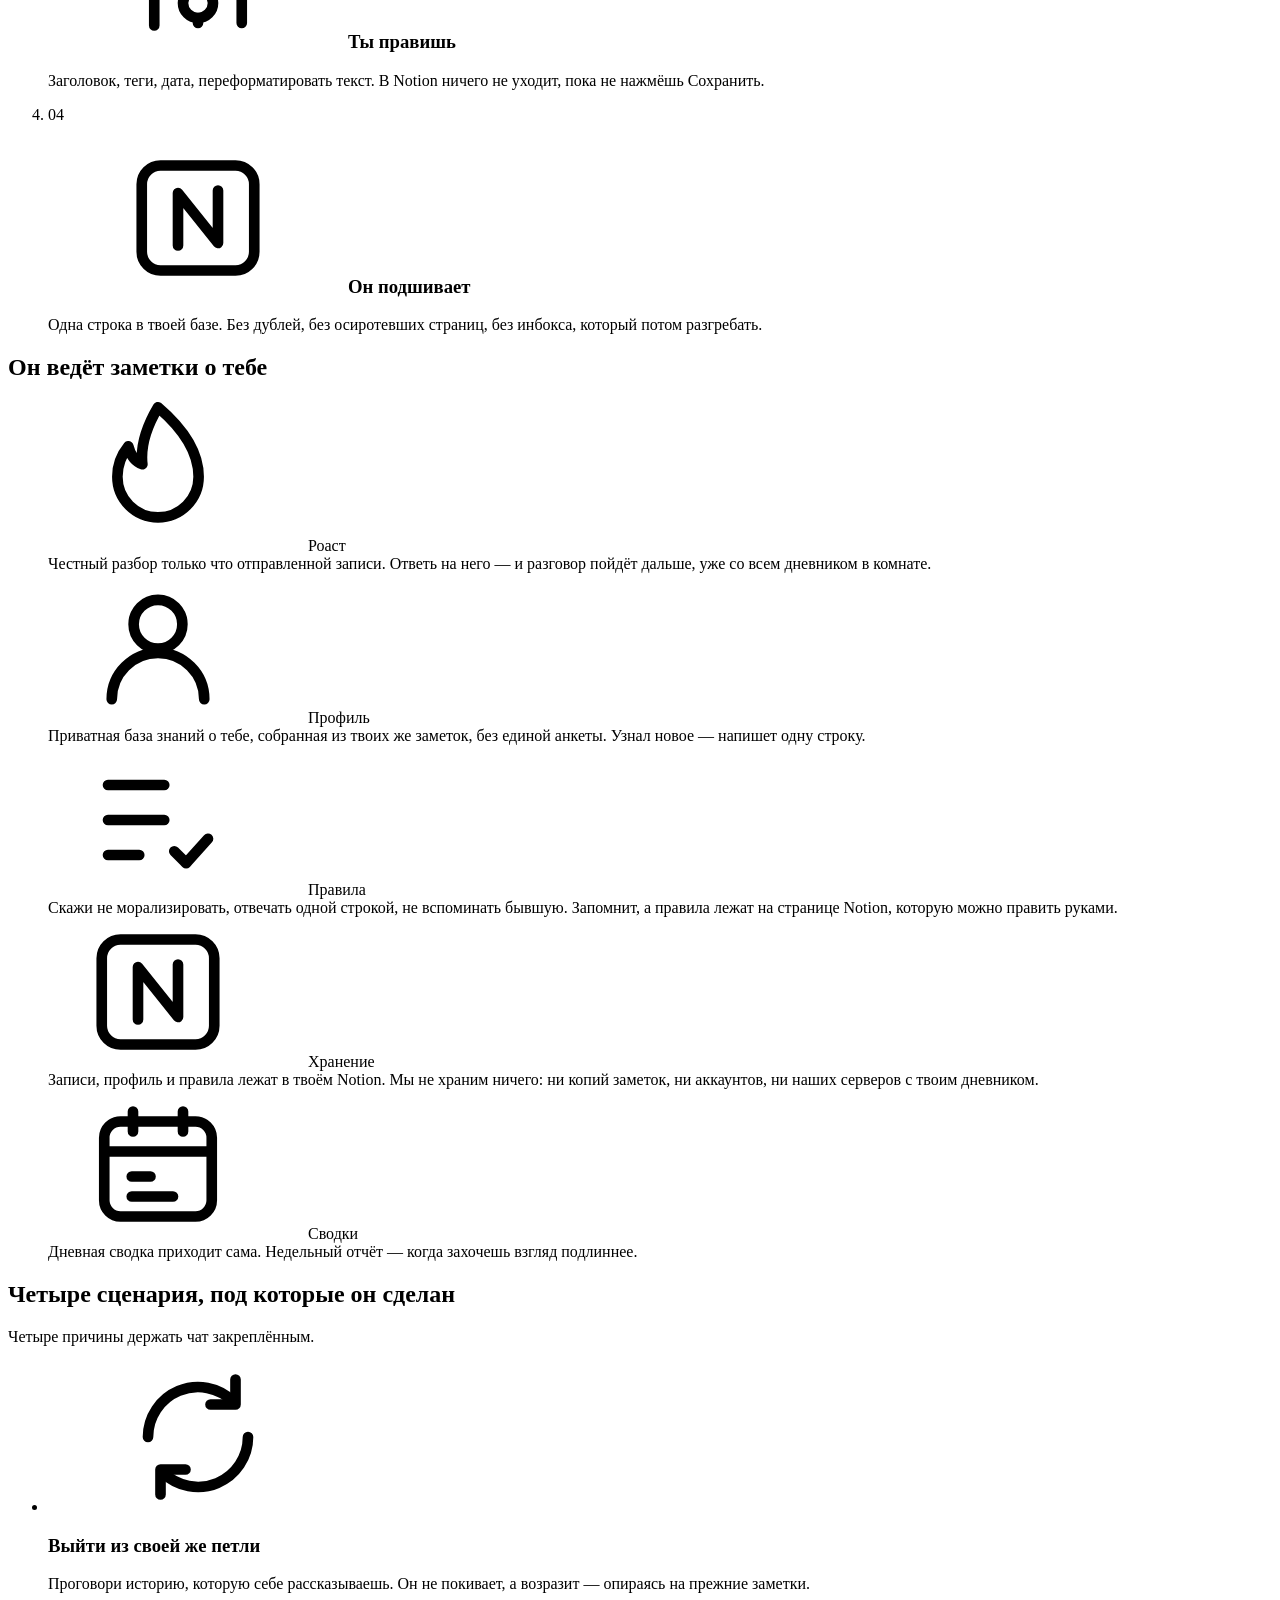
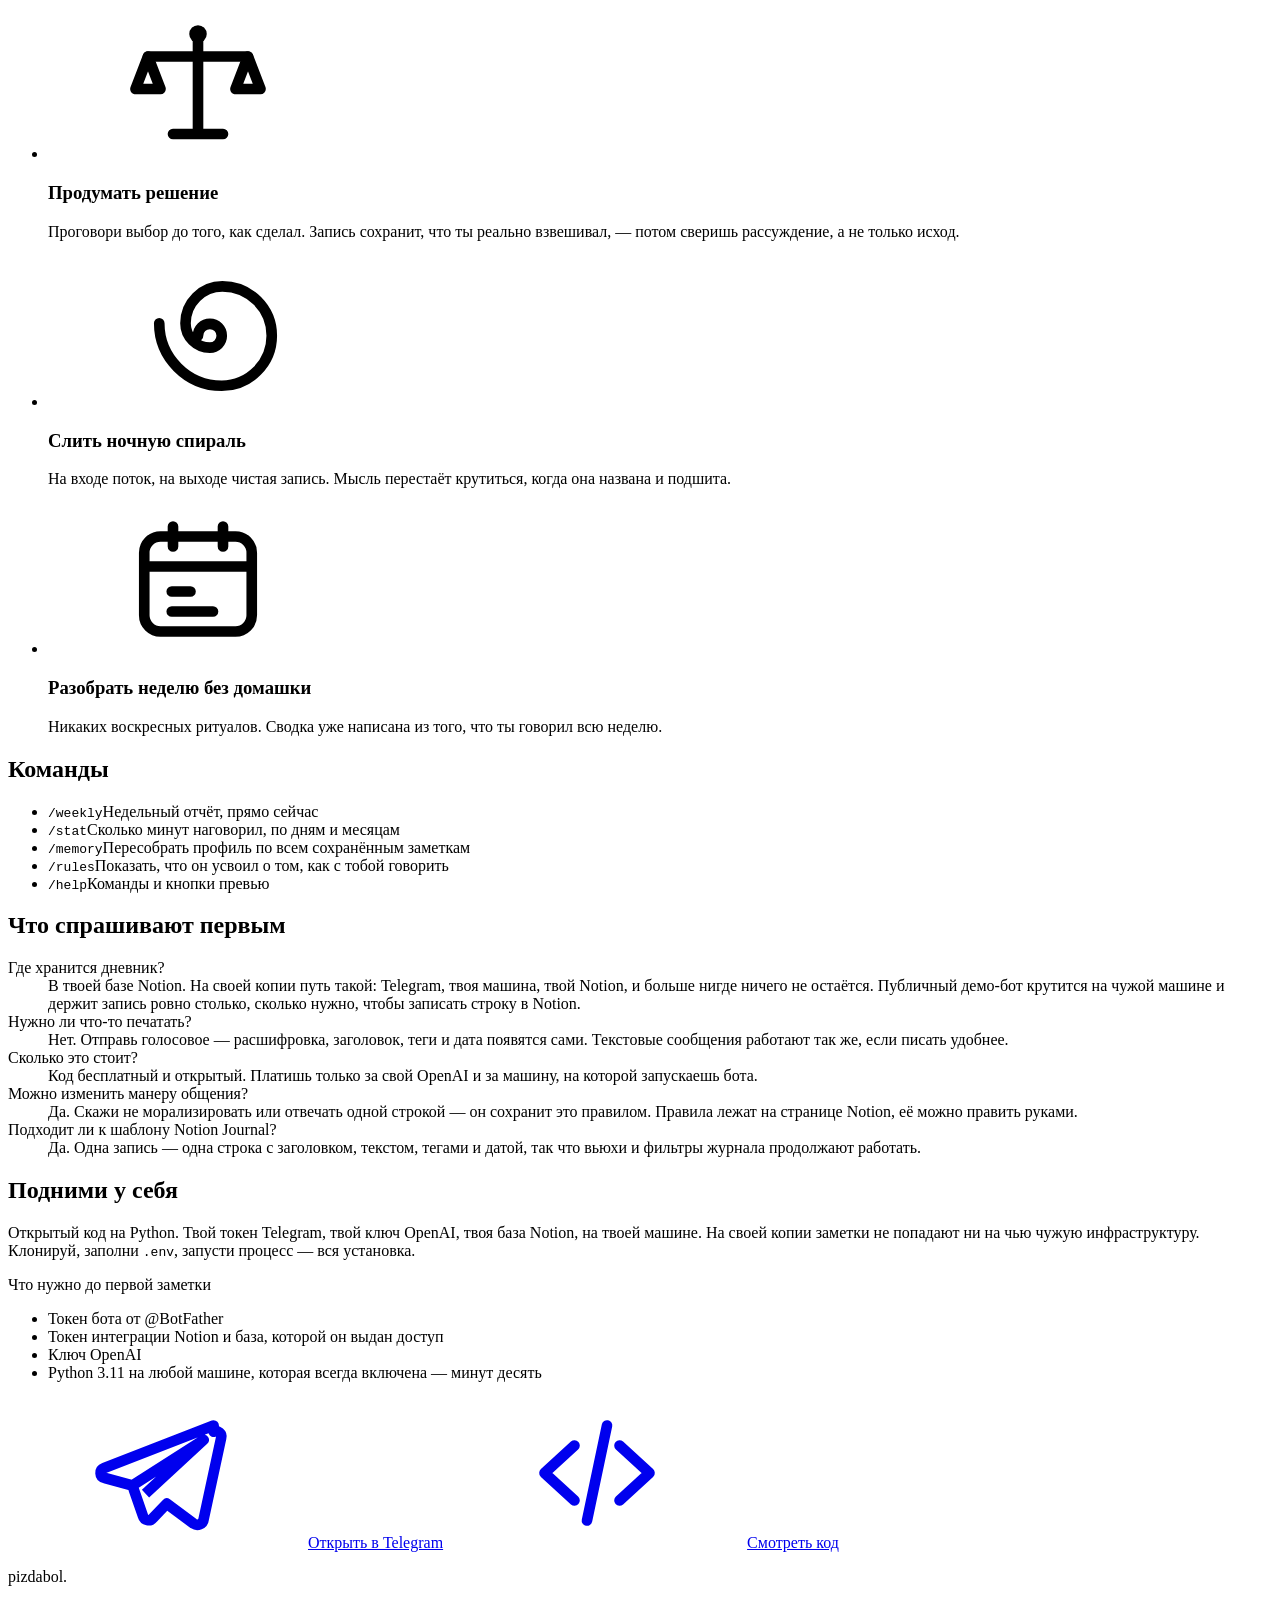
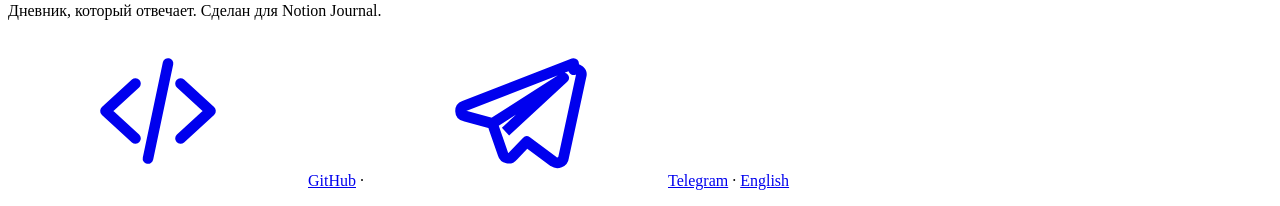
==== commit 7dd5ce1c: "fix(landing): real bot message flow in hero, TG desktop metrics, rail+slab section shapes, icon and " ====
--- a/landing/ru/index.html
+++ b/landing/ru/index.html
@@ -34,7 +34,7 @@
 <link rel="icon" href="/favicon.svg" type="image/svg+xml">
 <link rel="preconnect" href="https://fonts.googleapis.com">
 <link rel="preconnect" href="https://fonts.gstatic.com" crossorigin>
-<link href="https://fonts.googleapis.com/css2?family=Unbounded:wght@500;700;800&family=Onest:wght@400;500;600&family=JetBrains+Mono:wght@400;500&display=swap" rel="stylesheet">
+<link href="https://fonts.googleapis.com/css2?family=Unbounded:wght@500;700;800&family=Onest:wght@400&family=JetBrains+Mono:ital,wght@0,400;0,500;1,500&display=swap" rel="stylesheet">
 <link rel="stylesheet" href="/styles.css">
 
 <script type="application/ld+json">
@@ -116,17 +116,17 @@
 <svg class="sprite" aria-hidden="true" focusable="false" xmlns="http://www.w3.org/2000/svg"><defs>
 <symbol id="i-mic" viewBox="0 0 24 24"><rect x="9" y="3" width="6" height="11" rx="3" stroke="currentColor" stroke-width="1.7" fill="none"/><path d="M5.6 11.2a6.4 6.4 0 0 0 12.8 0M12 17.6V21M8.6 21h6.8" stroke="currentColor" stroke-width="1.7" fill="none" stroke-linecap="round"/></symbol>
 <symbol id="i-notion" viewBox="0 0 24 24"><rect x="3" y="3.6" width="18" height="16.8" rx="3" stroke="currentColor" stroke-width="1.7" fill="none"/><path d="M8.8 16.4V8l6.4 8V7.6" stroke="currentColor" stroke-width="1.7" fill="none" stroke-linecap="round" stroke-linejoin="round"/></symbol>
-<symbol id="i-flame" viewBox="0 0 24 24"><path d="M12 3.2c3.4 2.9 5.2 5.9 5.2 8.9a5.2 5.2 0 0 1-10.4 0c0-1.5.5-2.8 1.4-3.9.3 1.2.9 2 1.8 2.3-.3-2.6.7-5.1 2-7.3Z" stroke="currentColor" stroke-width="1.7" fill="none" stroke-linejoin="round"/></symbol>
-<symbol id="i-brain" viewBox="0 0 24 24"><path d="M11 5.2a2.8 2.8 0 0 0-4.7 1.5A2.7 2.7 0 0 0 4 9.4c0 .9.4 1.7 1.1 2.2A2.8 2.8 0 0 0 5.6 16a2.8 2.8 0 0 0 2.8 2.8H11V5.2ZM13 5.2a2.8 2.8 0 0 1 4.7 1.5A2.7 2.7 0 0 1 20 9.4c0 .9-.4 1.7-1.1 2.2a2.8 2.8 0 0 1-.5 4.4 2.8 2.8 0 0 1-2.8 2.8H13V5.2Z" stroke="currentColor" stroke-width="1.7" fill="none" stroke-linejoin="round"/></symbol>
+<symbol id="i-flame" viewBox="0 0 24 24"><path d="M12 1c4.25 3.625 6.5 7.375 6.5 11.125a6.5 6.5 0 0 1-13 0c0-1.875.625-3.5 1.75-4.875.375 1.5 1.125 2.5 2.25 2.875-.375-3.25.875-6.375 2.5-9.125Z" stroke="currentColor" stroke-width="1.7" fill="none" stroke-linejoin="round"/></symbol>
+<symbol id="i-profile" viewBox="0 0 24 24"><circle cx="12" cy="8.2" r="3.9" stroke="currentColor" stroke-width="1.7" fill="none"/><path d="M4.6 20.2a7.4 7.4 0 0 1 14.8 0" stroke="currentColor" stroke-width="1.7" fill="none" stroke-linecap="round"/></symbol>
+<symbol id="i-spiral" viewBox="0 0 24 24"><path d="M12 12.6a1.9 1.9 0 1 1 1.9 1.9 3.9 3.9 0 0 1-3.9-3.9 5.9 5.9 0 0 1 5.9-5.9 7.9 7.9 0 0 1 7.9 7.9c0 4.4-3.6 8-8 8-5.5 0-10-4.5-10-10" stroke="currentColor" stroke-width="1.7" fill="none" stroke-linecap="round"/></symbol>
 <symbol id="i-rules" viewBox="0 0 24 24"><path d="M4 6.4h9M4 12h9M4 17.6h5" stroke="currentColor" stroke-width="1.7" stroke-linecap="round"/><path d="m14.6 17 1.9 1.9 3.5-3.9" stroke="currentColor" stroke-width="1.7" fill="none" stroke-linecap="round" stroke-linejoin="round"/></symbol>
 <symbol id="i-calendar" viewBox="0 0 24 24"><rect x="3.4" y="5.2" width="17.2" height="15.2" rx="2.6" stroke="currentColor" stroke-width="1.7" fill="none"/><path d="M3.4 10h17.2M8 3.6v3.2M16 3.6v3.2M7.8 14h3M7.8 17.2h6.6" stroke="currentColor" stroke-width="1.7" stroke-linecap="round"/></symbol>
 <symbol id="i-wand" viewBox="0 0 24 24"><path d="M4 20 14 10M16.8 3.6l1.3 3 3 1.3-3 1.3-1.3 3-1.3-3-3-1.3 3-1.3ZM6 4.4l.7 1.6 1.6.7-1.6.7L6 9l-.7-1.6L3.7 6.7l1.6-.7Z" stroke="currentColor" stroke-width="1.7" fill="none" stroke-linecap="round" stroke-linejoin="round"/></symbol>
 <symbol id="i-sliders" viewBox="0 0 24 24"><path d="M5 3.6v6M5 14.4v6M12 3.6v10.8M12 19.2v.8M19 3.6v1.2M19 10v10" stroke="currentColor" stroke-width="1.7" stroke-linecap="round"/><circle cx="5" cy="12" r="2.4" stroke="currentColor" stroke-width="1.7" fill="none"/><circle cx="12" cy="16.8" r="2.4" stroke="currentColor" stroke-width="1.7" fill="none"/><circle cx="19" cy="7.6" r="2.4" stroke="currentColor" stroke-width="1.7" fill="none"/></symbol>
 <symbol id="i-telegram" viewBox="0 0 24 24"><path d="M20.9 4.4 3.4 11.2c-.8.3-.8 1.4.1 1.6l4.4 1.2 1.7 4.9c.2.7 1.1.9 1.6.3l2.2-2.3 4.3 3.2c.6.4 1.5.1 1.6-.7l2.8-13c.2-.7-.5-1.3-1.2-1ZM7.9 14l11.4-7.3-9.3 8.6" stroke="currentColor" stroke-width="1.7" fill="none" stroke-linejoin="round"/></symbol>
 <symbol id="i-code" viewBox="0 0 24 24"><path d="m8.4 7.6-4.8 4.4 4.8 4.4M15.6 7.6l4.8 4.4-4.8 4.4M13.6 4.4l-3.2 15.2" stroke="currentColor" stroke-width="1.7" fill="none" stroke-linecap="round" stroke-linejoin="round"/></symbol>
-<symbol id="i-shield" viewBox="0 0 24 24"><path d="M12 3 4.4 5.8v6.4c0 4.4 3.2 7.9 7.6 9.4 4.4-1.5 7.6-5 7.6-9.4V5.8L12 3Z" stroke="currentColor" stroke-width="1.7" fill="none" stroke-linejoin="round"/><path d="m8.6 12.2 2.4 2.4 4.4-4.8" stroke="currentColor" stroke-width="1.7" fill="none" stroke-linecap="round" stroke-linejoin="round"/></symbol>
-<symbol id="i-loop" viewBox="0 0 24 24"><path d="M4.4 12a7.6 7.6 0 0 1 12.9-5.4M19.6 12a7.6 7.6 0 0 1-12.9 5.4" stroke="currentColor" stroke-width="1.7" fill="none" stroke-linecap="round"/><path d="M17.8 2.8v4h-4M6.2 21.2v-4h4" stroke="currentColor" stroke-width="1.7" fill="none" stroke-linecap="round" stroke-linejoin="round"/></symbol>
-<symbol id="i-scale" viewBox="0 0 24 24"><path d="M12 4v16M8 20h8M4 7.6h16" stroke="currentColor" stroke-width="1.7" fill="none" stroke-linecap="round"/><path d="M4 7.6 1.6 13.2h4.8L4 7.6ZM20 7.6l-2.4 5.6h4.8L20 7.6Z" stroke="currentColor" stroke-width="1.7" fill="none" stroke-linejoin="round"/><circle cx="12" cy="4" r="1.4" fill="currentColor"/></symbol>
+<symbol id="i-loop" viewBox="0 0 24 24"><path d="M4 12a8 8 0 0 1 13.6-5.7M20 12a8 8 0 0 1-13.6 5.7" stroke="currentColor" stroke-width="1.7" fill="none" stroke-linecap="round"/><path d="M18 2.8v4h-4M6 21.2v-4h4" stroke="currentColor" stroke-width="1.7" fill="none" stroke-linecap="round" stroke-linejoin="round"/></symbol>
+<symbol id="i-scale" viewBox="0 0 24 24"><path d="M12 4v16M8 20h8M4 7.6h16" stroke="currentColor" stroke-width="1.7" fill="none" stroke-linecap="round"/><path d="M4 7.6 2 12.8h4L4 7.6ZM20 7.6l-2 5.2h4L20 7.6Z" stroke="currentColor" stroke-width="1.7" fill="none" stroke-linejoin="round"/><circle cx="12" cy="4" r="1.4" fill="currentColor"/></symbol>
 <symbol id="i-checks" viewBox="0 0 24 24"><path d="m2.8 13.2 4 4 8.6-9.4M11.4 16.2l1 1.1 8.8-9.6" stroke="currentColor" stroke-width="1.9" fill="none" stroke-linecap="round" stroke-linejoin="round"/></symbol>
 <symbol id="i-search" viewBox="0 0 24 24"><circle cx="11" cy="11" r="6.4" stroke="currentColor" stroke-width="1.8" fill="none"/><path d="m15.8 15.8 4.4 4.4" stroke="currentColor" stroke-width="1.8" stroke-linecap="round"/></symbol>
 <symbol id="i-clip" viewBox="0 0 24 24"><path d="M17.6 8.2 9.9 15.9a2.5 2.5 0 0 0 3.6 3.5l7.6-7.6a4.6 4.6 0 1 0-6.5-6.5l-7.6 7.6a6.7 6.7 0 0 0 9.5 9.4" stroke="currentColor" stroke-width="1.7" fill="none" stroke-linecap="round" stroke-linejoin="round"/></symbol>
@@ -143,7 +143,7 @@
     <a href="https://github.com/ashugaev/telegram-voice-diary-bot">Код</a>
     <a class="lang" href="/" hreflang="en" lang="en">EN</a>
   </nav>
-  <a class="btn btn-sm" href="https://t.me/pizdabol_ai_bot"><svg class="ico" aria-hidden="true"><use href="#i-telegram"></use></svg>Открыть в Telegram</a>
+  <a class="btn btn-sm" href="https://t.me/pizdabol_ai_bot"><svg class="ico" aria-hidden="true"><use href="#i-telegram"></use></svg><span class="lbl">Открыть в Telegram</span></a>
 </header>
 
 <main id="main">
@@ -161,12 +161,12 @@
     </div>
 
     <div class="hero-thread" id="thread">
-      <div class="tg" role="group" aria-label="Чат в Telegram с ботом-дневником: голосовое на 47 секунд превращается в черновик записи с кнопками, сохранение переписывает сообщение в подтверждение, бот отвечает прямо и обновляет память об авторе.">
+      <div class="tg" role="group" aria-label="Чат в Telegram с ботом-дневником: голосовое на 47 секунд расшифровывается в черновик записи с кнопками правки, бот отвечает прямо в режиме роаста и присылает две заметки о том, что теперь помнит.">
         <header class="tg-head">
-          <img class="tg-ava" src="/avatar.svg" width="42" height="42" alt="" aria-hidden="true">
+          <img class="tg-ava" src="/avatar.svg" width="40" height="40" alt="" aria-hidden="true">
           <div class="tg-peer">
             <p class="tg-name">Diary</p>
-            <p class="tg-status"><span class="s-idle">бот</span><span class="s-typing">печатает…</span></p>
+            <p class="tg-status">бот</p>
           </div>
           <span class="tg-actions" aria-hidden="true"><svg class="ico tg-act" aria-hidden="true"><use href="#i-search"></use></svg><svg class="ico tg-act" aria-hidden="true"><use href="#i-dots"></use></svg></span>
         </header>
@@ -175,7 +175,7 @@
           <div class="tg-scroll">
             <p class="tg-day">Сегодня</p>
 
-            <div class="slot" style="--i:0"><div class="row out"><article class="msg out">
+            <div class="slot s0"><div class="row out"><article class="msg out">
               <div class="voice">
                 <span class="play" aria-hidden="true"></span>
                 <svg class="wave" viewBox="0 0 105 24" width="105" height="24" aria-hidden="true"><g fill="currentColor" fill-opacity="1"><rect x="0.0" y="17" width="2" height="7" rx="1"/><rect x="3.5" y="11" width="2" height="13" rx="1"/><rect x="7.0" y="4" width="2" height="20" rx="1"/><rect x="10.5" y="14" width="2" height="10" rx="1"/><rect x="14.0" y="0" width="2" height="24" rx="1"/><rect x="17.5" y="12" width="2" height="12" rx="1"/><rect x="21.0" y="7" width="2" height="17" rx="1"/><rect x="24.5" y="19" width="2" height="5" rx="1"/><rect x="28.0" y="5" width="2" height="19" rx="1"/><rect x="31.5" y="15" width="2" height="9" rx="1"/><rect x="35.0" y="2" width="2" height="22" rx="1"/><rect x="38.5" y="12" width="2" height="12" rx="1"/><rect x="42.0" y="9" width="2" height="15" rx="1"/><rect x="45.5" y="17" width="2" height="7" rx="1"/><rect x="49.0" y="3" width="2" height="21" rx="1"/><rect x="52.5" y="14" width="2" height="10" rx="1"/><rect x="56.0" y="7" width="2" height="17" rx="1"/></g><g fill="currentColor" fill-opacity="0.42"><rect x="59.5" y="20" width="2" height="4" rx="1"/><rect x="63.0" y="10" width="2" height="14" rx="1"/><rect x="66.5" y="2" width="2" height="22" rx="1"/><rect x="70.0" y="15" width="2" height="9" rx="1"/><rect x="73.5" y="7" width="2" height="17" rx="1"/><rect x="77.0" y="18" width="2" height="6" rx="1"/><rect x="80.5" y="12" width="2" height="12" rx="1"/><rect x="84.0" y="5" width="2" height="19" rx="1"/><rect x="87.5" y="16" width="2" height="8" rx="1"/><rect x="91.0" y="9" width="2" height="15" rx="1"/><rect x="94.5" y="20" width="2" height="4" rx="1"/><rect x="98.0" y="13" width="2" height="11" rx="1"/><rect x="101.5" y="18" width="2" height="6" rx="1"/></g></svg>
@@ -183,34 +183,43 @@
               </div>
             </article></div></div>
 
-            <div class="slot" style="--i:1"><div class="row in"><article class="msg in">
+            <div class="slot s-status"><div class="row in"><article class="msg in">
+              <p>Расшифровываю…<span class="meta">23:41</span></p>
+            </article></div></div>
+
+            <div class="slot s1"><div class="row in"><article class="msg in">
               <p class="quote"><b>Алексей</b><span><svg class="ico q-ico" aria-hidden="true"><use href="#i-mic"></use></svg>Голосовое сообщение</span></p>
               <p class="card-title">Девятая попытка проснуться</p>
               <p class="card-body">Опять сказал в девять, опять начал в полдень. Вечер потратил на продуктивность, о которой никто не просил, и вот полночь, и я злюсь на себя теми же словами, что в воскресенье.</p>
               <p class="card-date">Дата: <code>Сегодня (2026-08-27)</code></p>
               <p class="card-tag"><span class="meta">23:41</span><code>Daily</code></p>
-              <div class="slot inline" style="--i:3"><p class="saved-line">✓ Сохранено в Notion и проверено</p></div>
-            </article></div></div>
-
-            <div class="slot kbd-slot" style="--i:2"><div class="row in"><div class="kbd" aria-hidden="true">
+            </article></div></div>
+
+            <div class="slot s2"><div class="row in"><div class="kbd" aria-hidden="true">
               <span>✎ Заголовок</span><span>✎ Текст</span><span>✎ Теги</span><span class="w">✦ Формат</span><span class="w">Дата: Сегодня (2026-08-27)</span><span class="w">В хайлайты ⭐</span><span class="w">🔥 Роаст</span><span class="w">✓ Сохранить</span><span class="w">Отмена</span>
             </div></div></div>
 
-            <div class="slot" style="--i:4"><div class="row in"><article class="msg in">
+            <div class="slot s3"><div class="row in"><article class="msg in">
+              <p class="quote"><b>Diary</b><span>Девятая попытка проснуться</span></p>
+              <p><span class="meta">23:42</span>У тебя не проблема с утром, у тебя проблема с часом ночи. Третья заметка за месяц с той же фразой. Начать считать вслух?</p>
+            </article></div></div>
+
+            <div class="slot s4"><div class="row out"><article class="msg out">
+              <p><span class="meta">23:42 <svg class="ico checks" aria-hidden="true"><use href="#i-checks"></use></svg></span>считай. только не жалей меня</p>
+            </article></div></div>
+
+            <div class="slot s5"><div class="row in"><article class="msg in">
               <p class="quote"><b>Алексей</b><span><svg class="ico q-ico" aria-hidden="true"><use href="#i-mic"></use></svg>Голосовое сообщение</span></p>
-              <p><span class="meta">23:42</span>У тебя не проблема с утром, у тебя проблема с часом ночи. Третья заметка за месяц с той же фразой. Начать считать вслух?</p>
-            </article></div></div>
-
-            <div class="slot" style="--i:5"><div class="row out"><article class="msg out">
-              <p><span class="meta">23:42 <svg class="ico checks" aria-hidden="true"><use href="#i-checks"></use></svg></span>считай. только не жалей меня</p>
-            </article></div></div>
-
-            <div class="slot" style="--i:6"><div class="row in"><article class="msg in">
               <p class="memo-head">🧠 Память обновлена</p>
-              <p class="memo-line">О тебе:</p>
-              <p class="memo-line">+ вечерняя продуктивность — это избегание, а не результат.</p>
-              <p class="memo-line">Правила:</p>
-              <p class="memo-line"><span class="meta">23:42</span>+ без смягчений — говорить прямо.</p>
+              <p>О тебе:</p>
+              <p><span class="meta">23:42</span>+ вечернюю суету считает прогрессом, а потом винит утро.</p>
+            </article></div></div>
+
+            <div class="slot s6"><div class="row in"><article class="msg in">
+              <p class="quote"><b>Алексей</b><span>считай. только не жалей меня</span></p>
+              <p class="memo-head">🧠 Память обновлена</p>
+              <p>Правила:</p>
+              <p><span class="meta">23:43</span>+ без смягчений, говорить прямо.</p>
             </article></div></div>
           </div>
         </div>
@@ -254,13 +263,14 @@
 
   <section class="learns">
     <h2 class="section-title">Он ведёт заметки о тебе</h2>
+    </div>
     <dl class="spec">
       <div>
         <dt><svg class="ico" aria-hidden="true"><use href="#i-flame"></use></svg>Роаст</dt>
         <dd>Честный разбор только что отправленной записи. Ответь на него — и разговор пойдёт дальше, уже со всем дневником в комнате.</dd>
       </div>
       <div>
-        <dt><svg class="ico" aria-hidden="true"><use href="#i-brain"></use></svg>Профиль</dt>
+        <dt><svg class="ico" aria-hidden="true"><use href="#i-profile"></use></svg>Профиль</dt>
         <dd>Приватная база знаний о тебе, собранная из твоих же заметок, без единой анкеты. Узнал новое — напишет одну строку.</dd>
       </div>
       <div>
@@ -278,8 +288,11 @@
     </dl>
   </section>
 
-  <section class="cases">
-    <h2 class="section-title">Четыре сценария, под которые он сделан</h2>
+  <section class="cases band">
+    <div class="band-head">
+      <h2 class="section-title">Четыре сценария, под которые он сделан</h2>
+      <p class="band-note">Четыре причины держать чат закреплённым.</p>
+    </div>
     <ul class="case-list">
       <li>
         <svg class="ico ico-lg" aria-hidden="true"><use href="#i-loop"></use></svg>
@@ -292,7 +305,7 @@
         <p>Проговори выбор до того, как сделал. Запись сохранит, что ты реально взвешивал, — потом сверишь рассуждение, а не только исход.</p>
       </li>
       <li>
-        <svg class="ico ico-lg" aria-hidden="true"><use href="#i-brain"></use></svg>
+        <svg class="ico ico-lg" aria-hidden="true"><use href="#i-spiral"></use></svg>
         <h3>Слить ночную спираль</h3>
         <p>На входе поток, на выходе чистая запись. Мысль перестаёт крутиться, когда она названа и подшита.</p>
       </li>
@@ -304,19 +317,23 @@
     </ul>
   </section>
 
-  <section class="cmds">
-    <h2 class="section-title">Команды</h2>
-    <ul class="cmd-list">
+  <section class="cmds slab">
+    <div class="slab-in">
+      <h2 class="kicker">Команды</h2>
+      <ul class="cmd-list">
       <li><code>/weekly</code><span>Недельный отчёт, прямо сейчас</span></li>
       <li><code>/stat</code><span>Сколько минут наговорил, по дням и месяцам</span></li>
       <li><code>/memory</code><span>Пересобрать профиль по всем сохранённым заметкам</span></li>
       <li><code>/rules</code><span>Показать, что он усвоил о том, как с тобой говорить</span></li>
       <li><code>/help</code><span>Команды и кнопки превью</span></li>
-    </ul>
-  </section>
-
-  <section class="faq" id="faq">
-    <h2 class="section-title">Что спрашивают первым</h2>
+      </ul>
+    </div>
+  </section>
+
+  <section class="faq band" id="faq">
+    <div class="band-head">
+      <h2 class="section-title">Что спрашивают первым</h2>
+    </div>
     <dl class="spec">
       <div>
         <dt>Где хранится дневник?</dt>
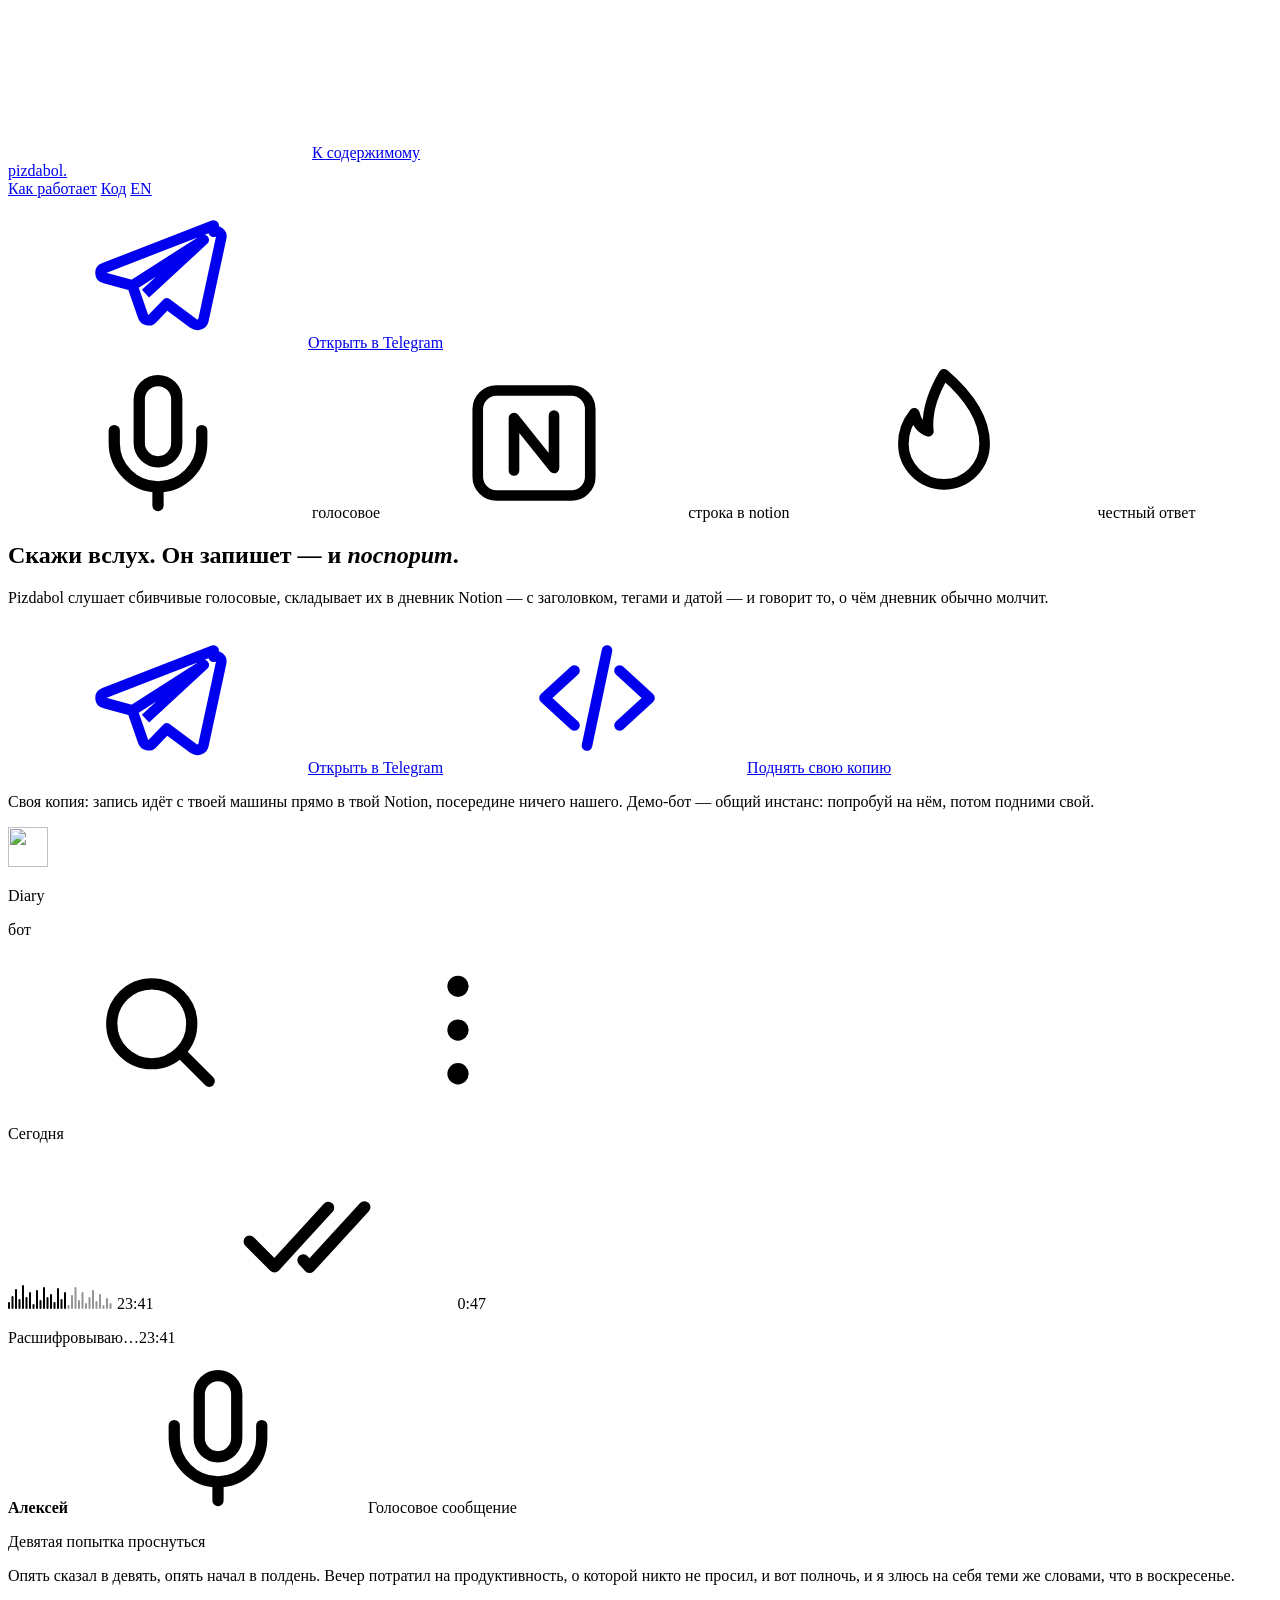
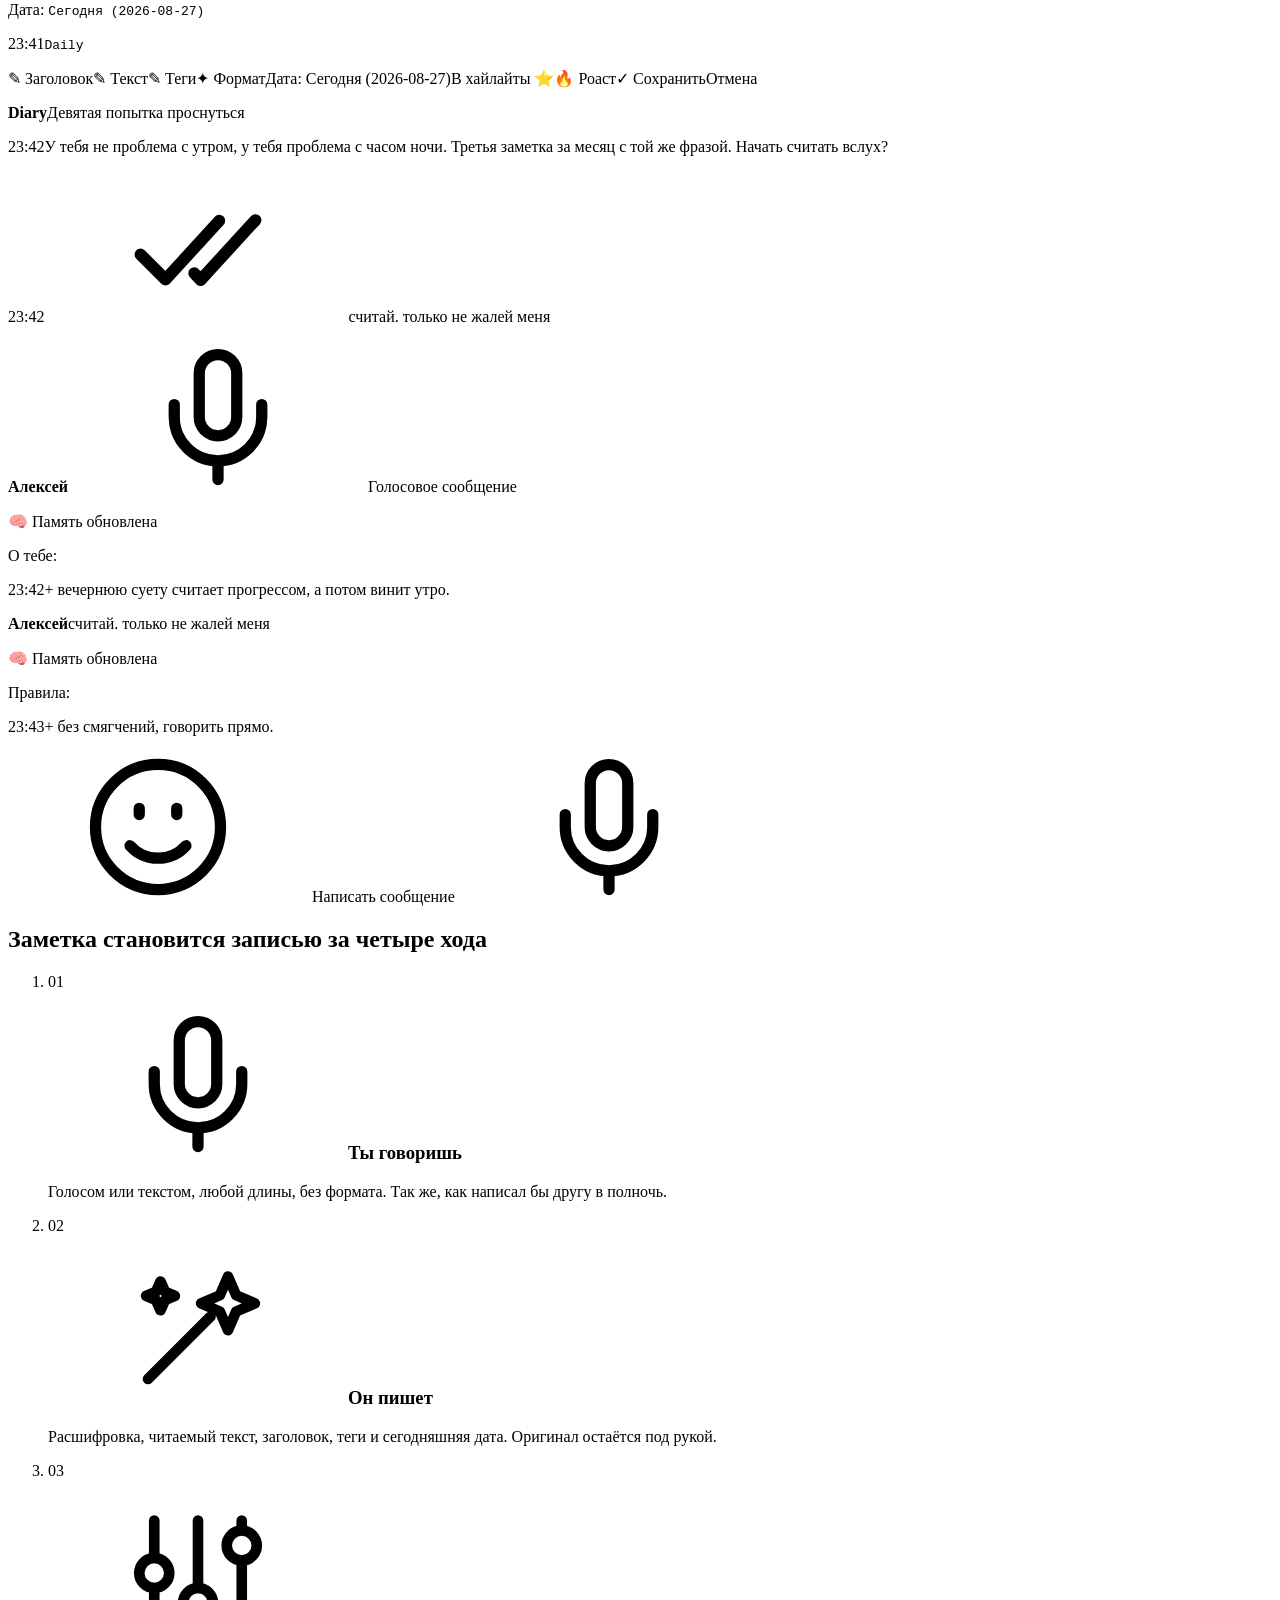
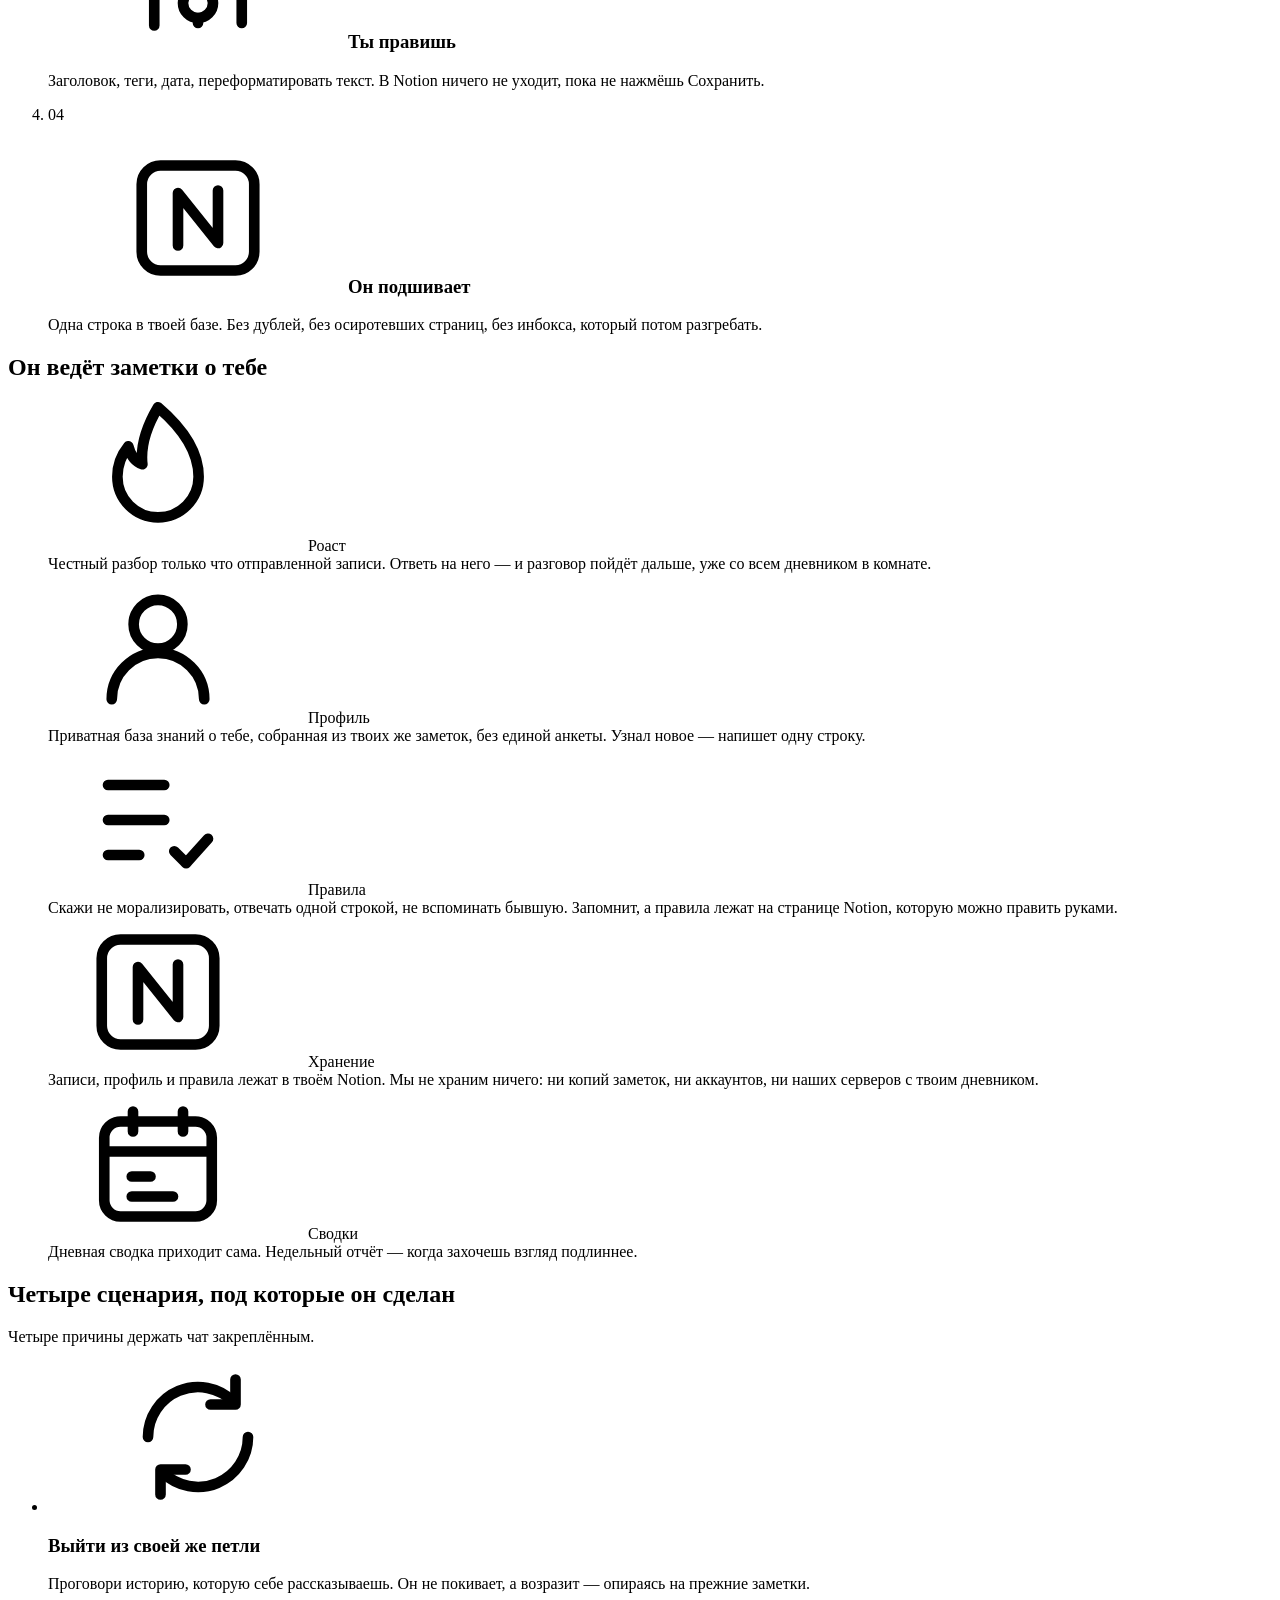
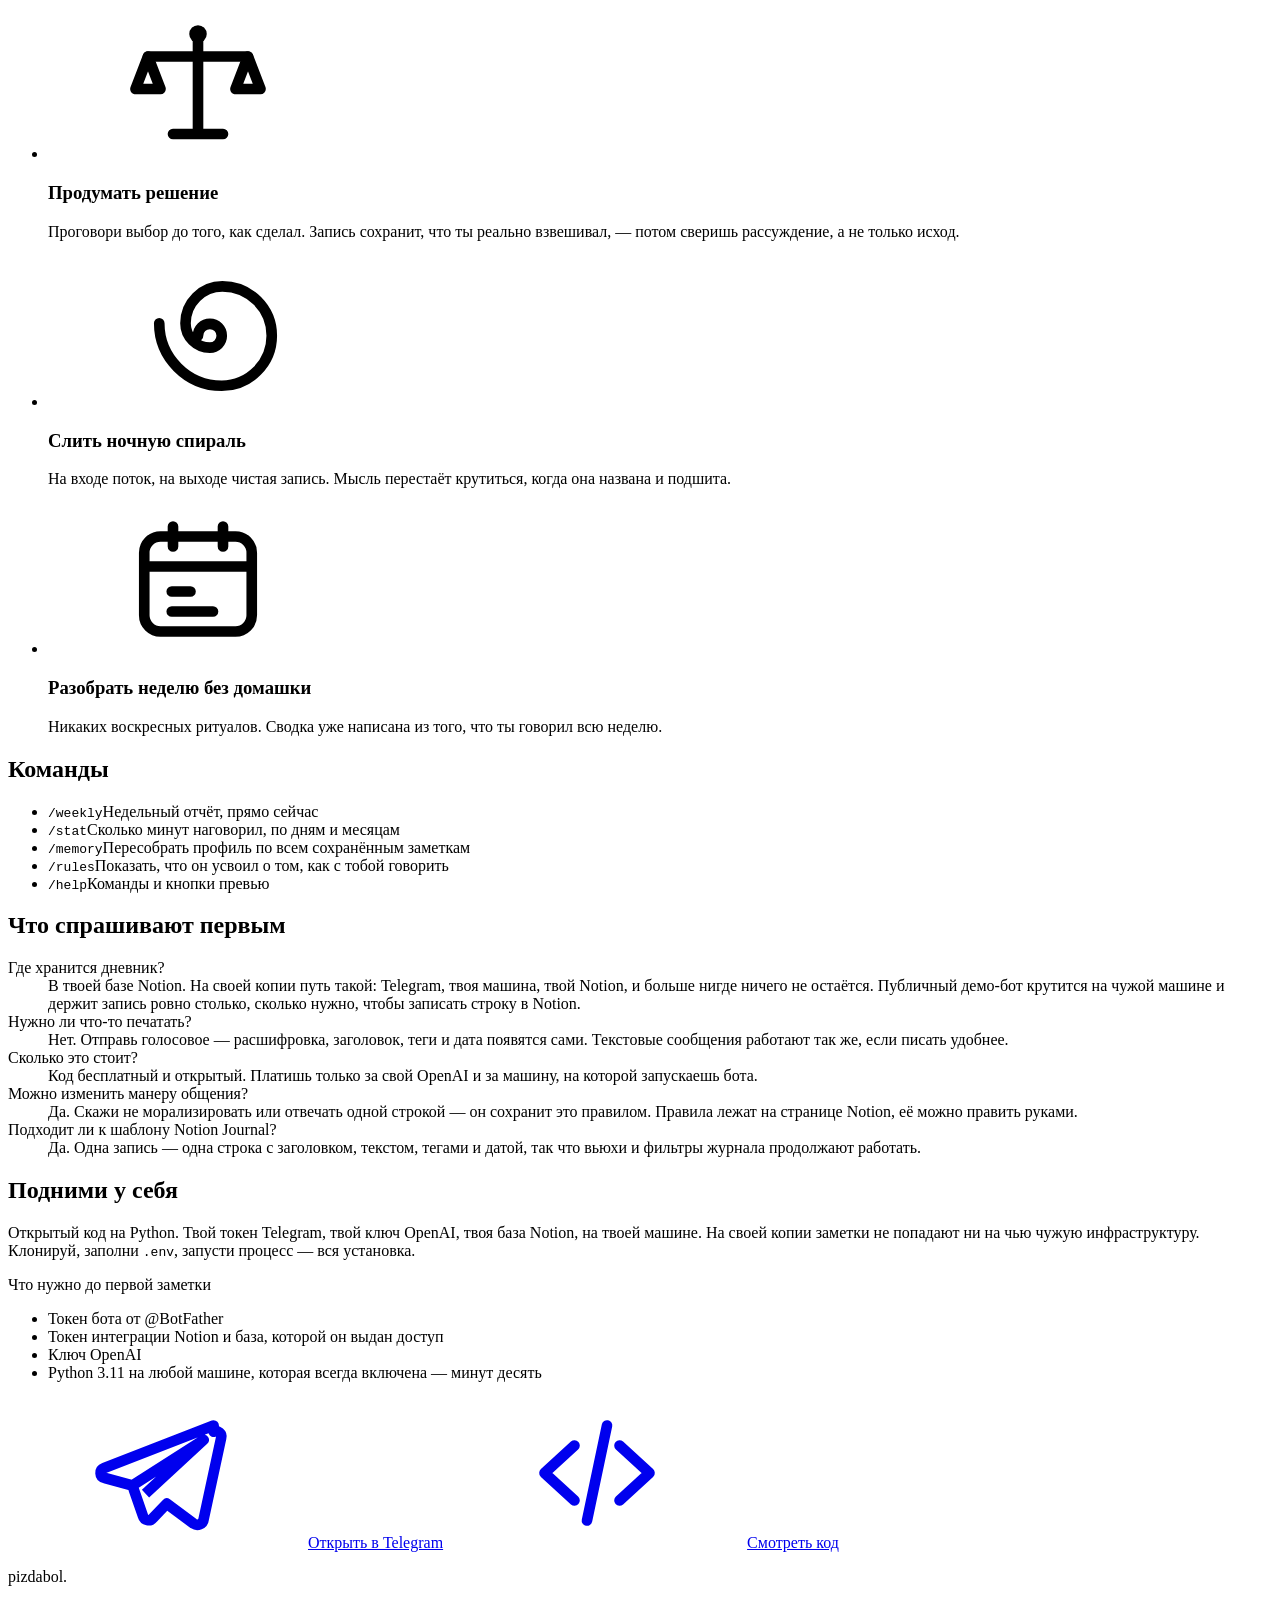
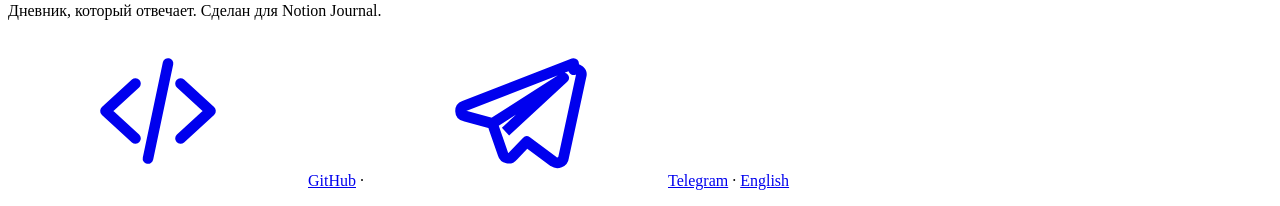
==== commit ae01e8bf: "fix(landing): composer keeps only Lucide smile and mic, drop The thread nav link" ====
--- a/landing/ru/index.html
+++ b/landing/ru/index.html
@@ -11,7 +11,7 @@
 <link rel="alternate" hreflang="x-default" href="https://pizdabol.app/">
 <meta name="robots" content="index, follow, max-image-preview:large, max-snippet:-1">
 <meta name="author" content="Aleksey Shugaev">
-<meta name="keywords" content="телеграм бот дневник, голосовые заметки в notion, дневник notion автоматизация, голосовой дневник, ai дневник коуч">
+<meta name="keywords" content="телеграм бот дневник, голосовые заметки в notion, дневник notion автоматизация, голосовой дневник, ai дневник коуч, телеграм бот на своём сервере">
 <meta name="theme-color" content="#14101f">
 
 <meta property="og:type" content="website">
@@ -114,7 +114,8 @@
 </head>
 <body>
 <svg class="sprite" aria-hidden="true" focusable="false" xmlns="http://www.w3.org/2000/svg"><defs>
-<symbol id="i-mic" viewBox="0 0 24 24"><rect x="9" y="3" width="6" height="11" rx="3" stroke="currentColor" stroke-width="1.7" fill="none"/><path d="M5.6 11.2a6.4 6.4 0 0 0 12.8 0M12 17.6V21M8.6 21h6.8" stroke="currentColor" stroke-width="1.7" fill="none" stroke-linecap="round"/></symbol>
+<!-- smile and mic glyphs: Lucide (lucide.dev), ISC --><symbol id="i-mic" viewBox="0 0 24 24"><rect x="9" y="2" width="6" height="13" rx="3" stroke="currentColor" stroke-width="1.8" fill="none"/><path d="M19 10v2a7 7 0 0 1-14 0v-2M12 19v3" stroke="currentColor" stroke-width="1.8" fill="none" stroke-linecap="round" stroke-linejoin="round"/></symbol>
+<symbol id="i-smile" viewBox="0 0 24 24"><circle cx="12" cy="12" r="10" stroke="currentColor" stroke-width="1.8" fill="none"/><path d="M15 10V9M9 10V9M16.472 15a6 6 0 0 1-8.943 0" stroke="currentColor" stroke-width="1.8" fill="none" stroke-linecap="round" stroke-linejoin="round"/></symbol>
 <symbol id="i-notion" viewBox="0 0 24 24"><rect x="3" y="3.6" width="18" height="16.8" rx="3" stroke="currentColor" stroke-width="1.7" fill="none"/><path d="M8.8 16.4V8l6.4 8V7.6" stroke="currentColor" stroke-width="1.7" fill="none" stroke-linecap="round" stroke-linejoin="round"/></symbol>
 <symbol id="i-flame" viewBox="0 0 24 24"><path d="M12 1c4.25 3.625 6.5 7.375 6.5 11.125a6.5 6.5 0 0 1-13 0c0-1.875.625-3.5 1.75-4.875.375 1.5 1.125 2.5 2.25 2.875-.375-3.25.875-6.375 2.5-9.125Z" stroke="currentColor" stroke-width="1.7" fill="none" stroke-linejoin="round"/></symbol>
 <symbol id="i-profile" viewBox="0 0 24 24"><circle cx="12" cy="8.2" r="3.9" stroke="currentColor" stroke-width="1.7" fill="none"/><path d="M4.6 20.2a7.4 7.4 0 0 1 14.8 0" stroke="currentColor" stroke-width="1.7" fill="none" stroke-linecap="round"/></symbol>
@@ -129,8 +130,6 @@
 <symbol id="i-scale" viewBox="0 0 24 24"><path d="M12 4v16M8 20h8M4 7.6h16" stroke="currentColor" stroke-width="1.7" fill="none" stroke-linecap="round"/><path d="M4 7.6 2 12.8h4L4 7.6ZM20 7.6l-2 5.2h4L20 7.6Z" stroke="currentColor" stroke-width="1.7" fill="none" stroke-linejoin="round"/><circle cx="12" cy="4" r="1.4" fill="currentColor"/></symbol>
 <symbol id="i-checks" viewBox="0 0 24 24"><path d="m2.8 13.2 4 4 8.6-9.4M11.4 16.2l1 1.1 8.8-9.6" stroke="currentColor" stroke-width="1.9" fill="none" stroke-linecap="round" stroke-linejoin="round"/></symbol>
 <symbol id="i-search" viewBox="0 0 24 24"><circle cx="11" cy="11" r="6.4" stroke="currentColor" stroke-width="1.8" fill="none"/><path d="m15.8 15.8 4.4 4.4" stroke="currentColor" stroke-width="1.8" stroke-linecap="round"/></symbol>
-<symbol id="i-clip" viewBox="0 0 24 24"><path d="M17.6 8.2 9.9 15.9a2.5 2.5 0 0 0 3.6 3.5l7.6-7.6a4.6 4.6 0 1 0-6.5-6.5l-7.6 7.6a6.7 6.7 0 0 0 9.5 9.4" stroke="currentColor" stroke-width="1.7" fill="none" stroke-linecap="round" stroke-linejoin="round"/></symbol>
-<symbol id="i-slash" viewBox="0 0 24 24"><path d="M14.4 4 9.6 20" stroke="currentColor" stroke-width="1.9" stroke-linecap="round"/></symbol>
 <symbol id="i-dots" viewBox="0 0 24 24"><circle cx="12" cy="5" r="1.7" fill="currentColor"/><circle cx="12" cy="12" r="1.7" fill="currentColor"/><circle cx="12" cy="19" r="1.7" fill="currentColor"/></symbol>
 </defs></svg>
 <a class="skip" href="#main">К содержимому</a>
@@ -138,12 +137,11 @@
 <header class="bar">
   <a class="wordmark" href="/ru/">pizdabol<span class="dot">.</span></a>
   <nav aria-label="Основная">
-    <a href="#thread">Тред</a>
     <a href="#flow">Как работает</a>
     <a href="https://github.com/ashugaev/telegram-voice-diary-bot">Код</a>
     <a class="lang" href="/" hreflang="en" lang="en">EN</a>
   </nav>
-  <a class="btn btn-sm" href="https://t.me/pizdabol_ai_bot"><svg class="ico" aria-hidden="true"><use href="#i-telegram"></use></svg><span class="lbl">Открыть в Telegram</span></a>
+  <a class="btn btn-sm" aria-label="Открыть в Telegram" href="https://t.me/pizdabol_ai_bot"><svg class="ico" aria-hidden="true"><use href="#i-telegram"></use></svg><span class="lbl">Открыть в Telegram</span></a>
 </header>
 
 <main id="main">
@@ -190,7 +188,7 @@
             <div class="slot s1"><div class="row in"><article class="msg in">
               <p class="quote"><b>Алексей</b><span><svg class="ico q-ico" aria-hidden="true"><use href="#i-mic"></use></svg>Голосовое сообщение</span></p>
               <p class="card-title">Девятая попытка проснуться</p>
-              <p class="card-body">Опять сказал в девять, опять начал в полдень. Вечер потратил на продуктивность, о которой никто не просил, и вот полночь, и я злюсь на себя теми же словами, что в воскресенье.</p>
+              <p>Опять сказал в девять, опять начал в полдень. Вечер потратил на продуктивность, о которой никто не просил, и вот полночь, и я злюсь на себя теми же словами, что в воскресенье.</p>
               <p class="card-date">Дата: <code>Сегодня (2026-08-27)</code></p>
               <p class="card-tag"><span class="meta">23:41</span><code>Daily</code></p>
             </article></div></div>
@@ -225,11 +223,9 @@
         </div>
 
         <footer class="tg-input" aria-hidden="true">
-          <svg class="ico tg-act" aria-hidden="true"><use href="#i-clip"></use></svg>
-          <svg class="ico tg-act" aria-hidden="true"><use href="#i-slash"></use></svg>
+          <svg class="ico tg-act" aria-hidden="true"><use href="#i-smile"></use></svg>
           <span class="tg-ph">Написать сообщение</span>
-          <span class="tg-smile"></span>
-          <span class="tg-mic"></span>
+          <svg class="ico tg-act" aria-hidden="true"><use href="#i-mic"></use></svg>
         </footer>
       </div>
     </div>
@@ -263,7 +259,6 @@
 
   <section class="learns">
     <h2 class="section-title">Он ведёт заметки о тебе</h2>
-    </div>
     <dl class="spec">
       <div>
         <dt><svg class="ico" aria-hidden="true"><use href="#i-flame"></use></svg>Роаст</dt>
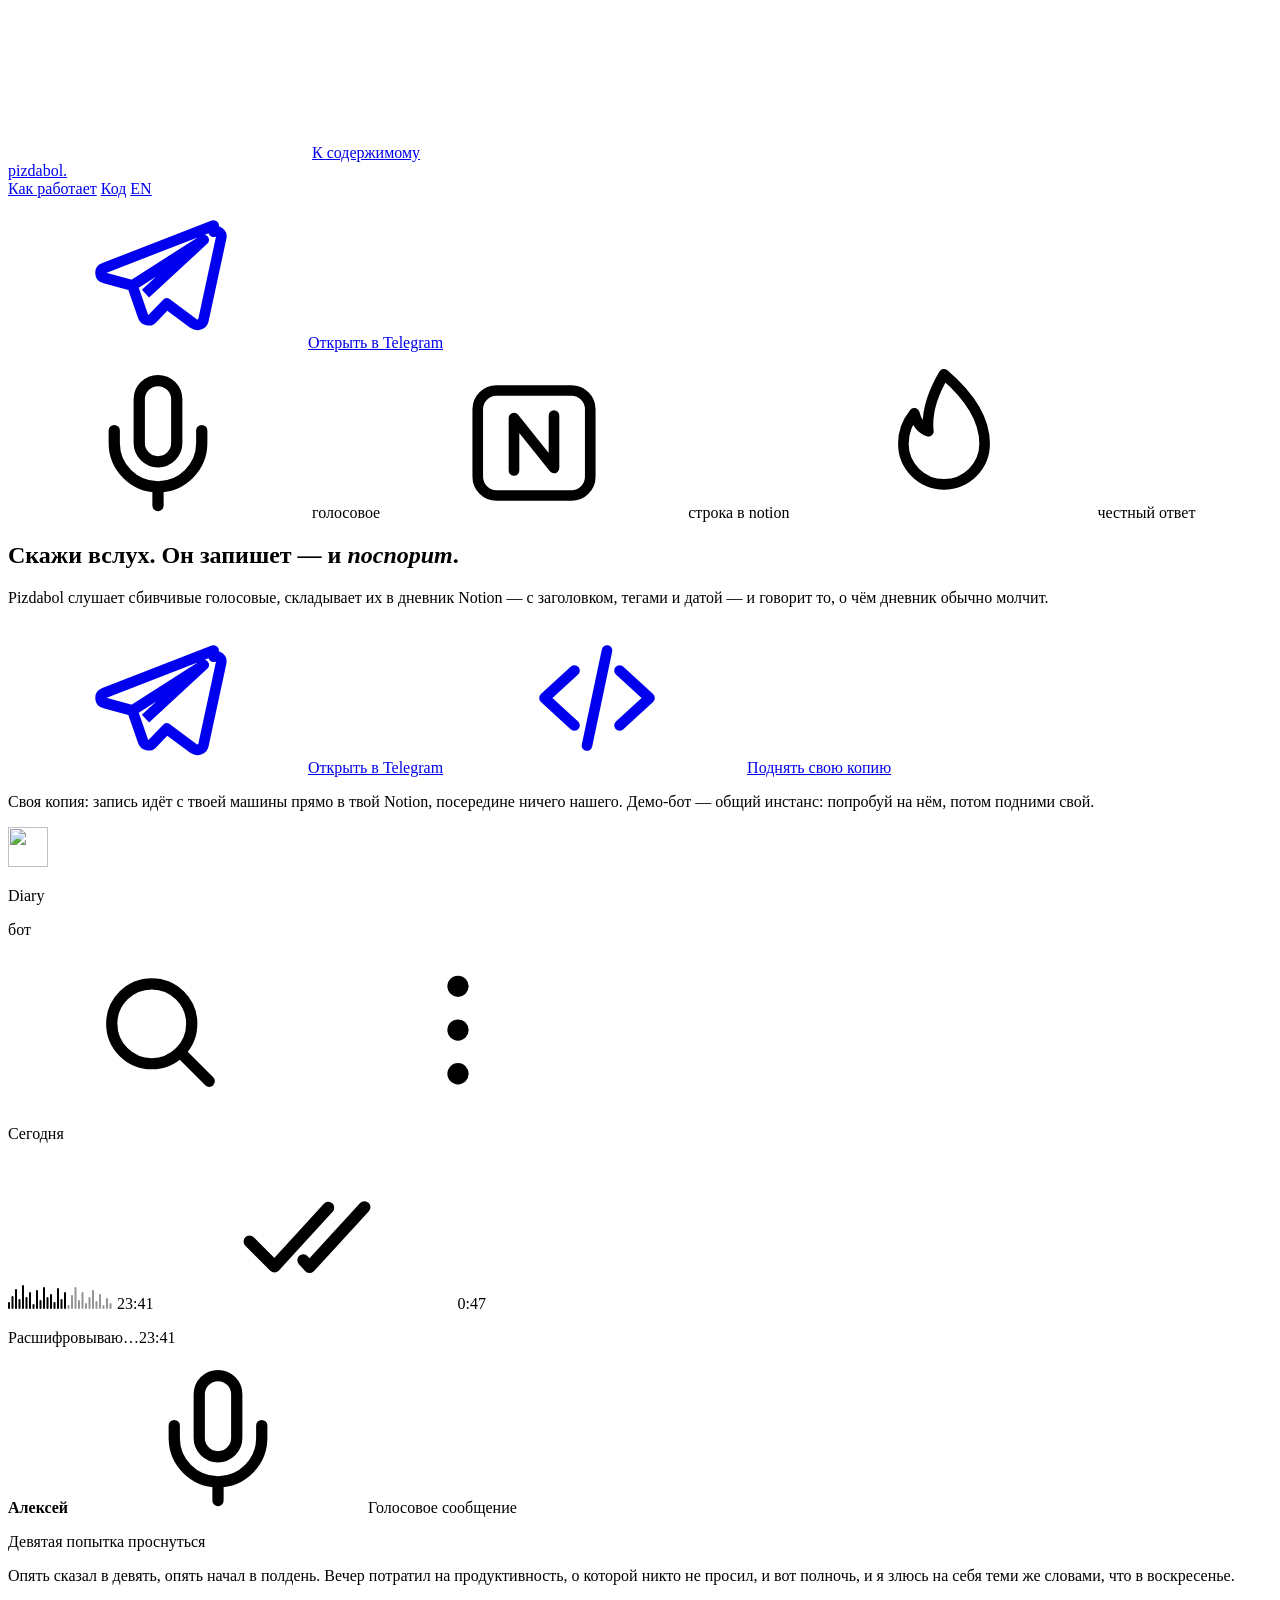
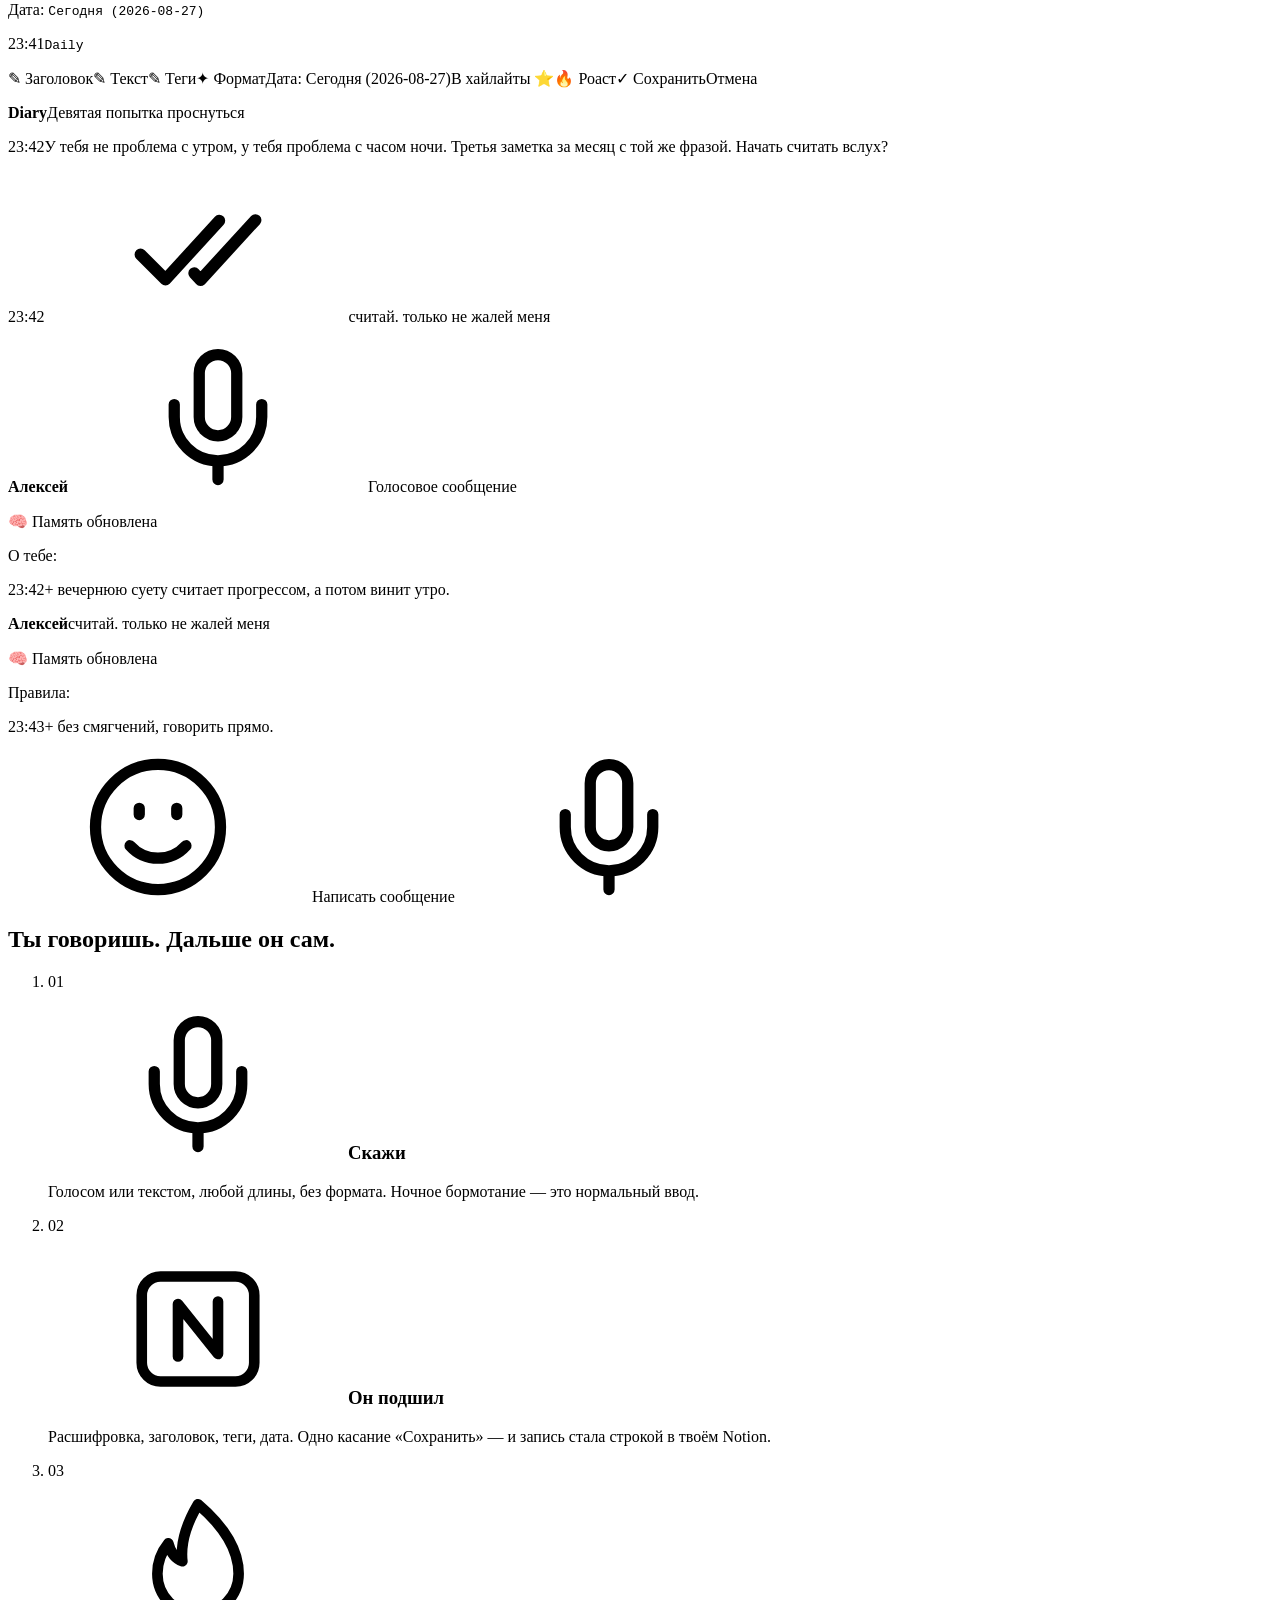
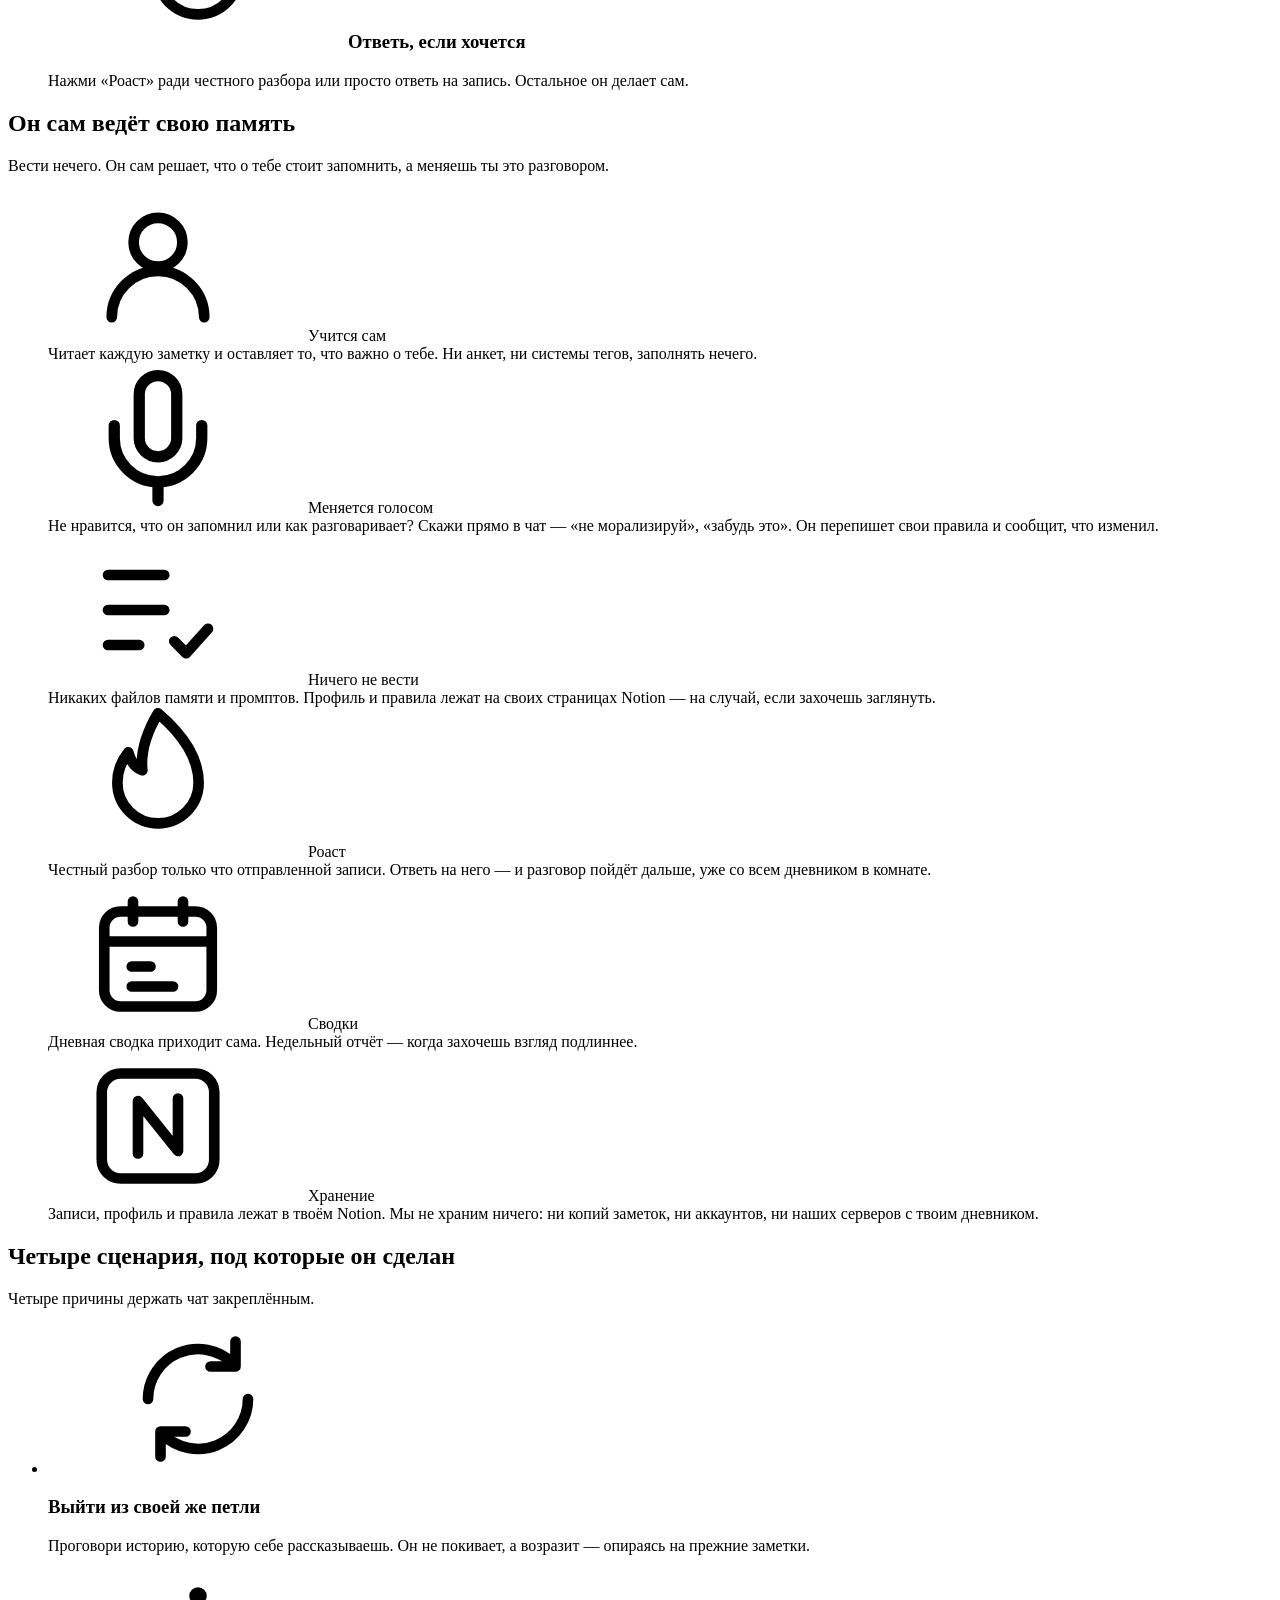
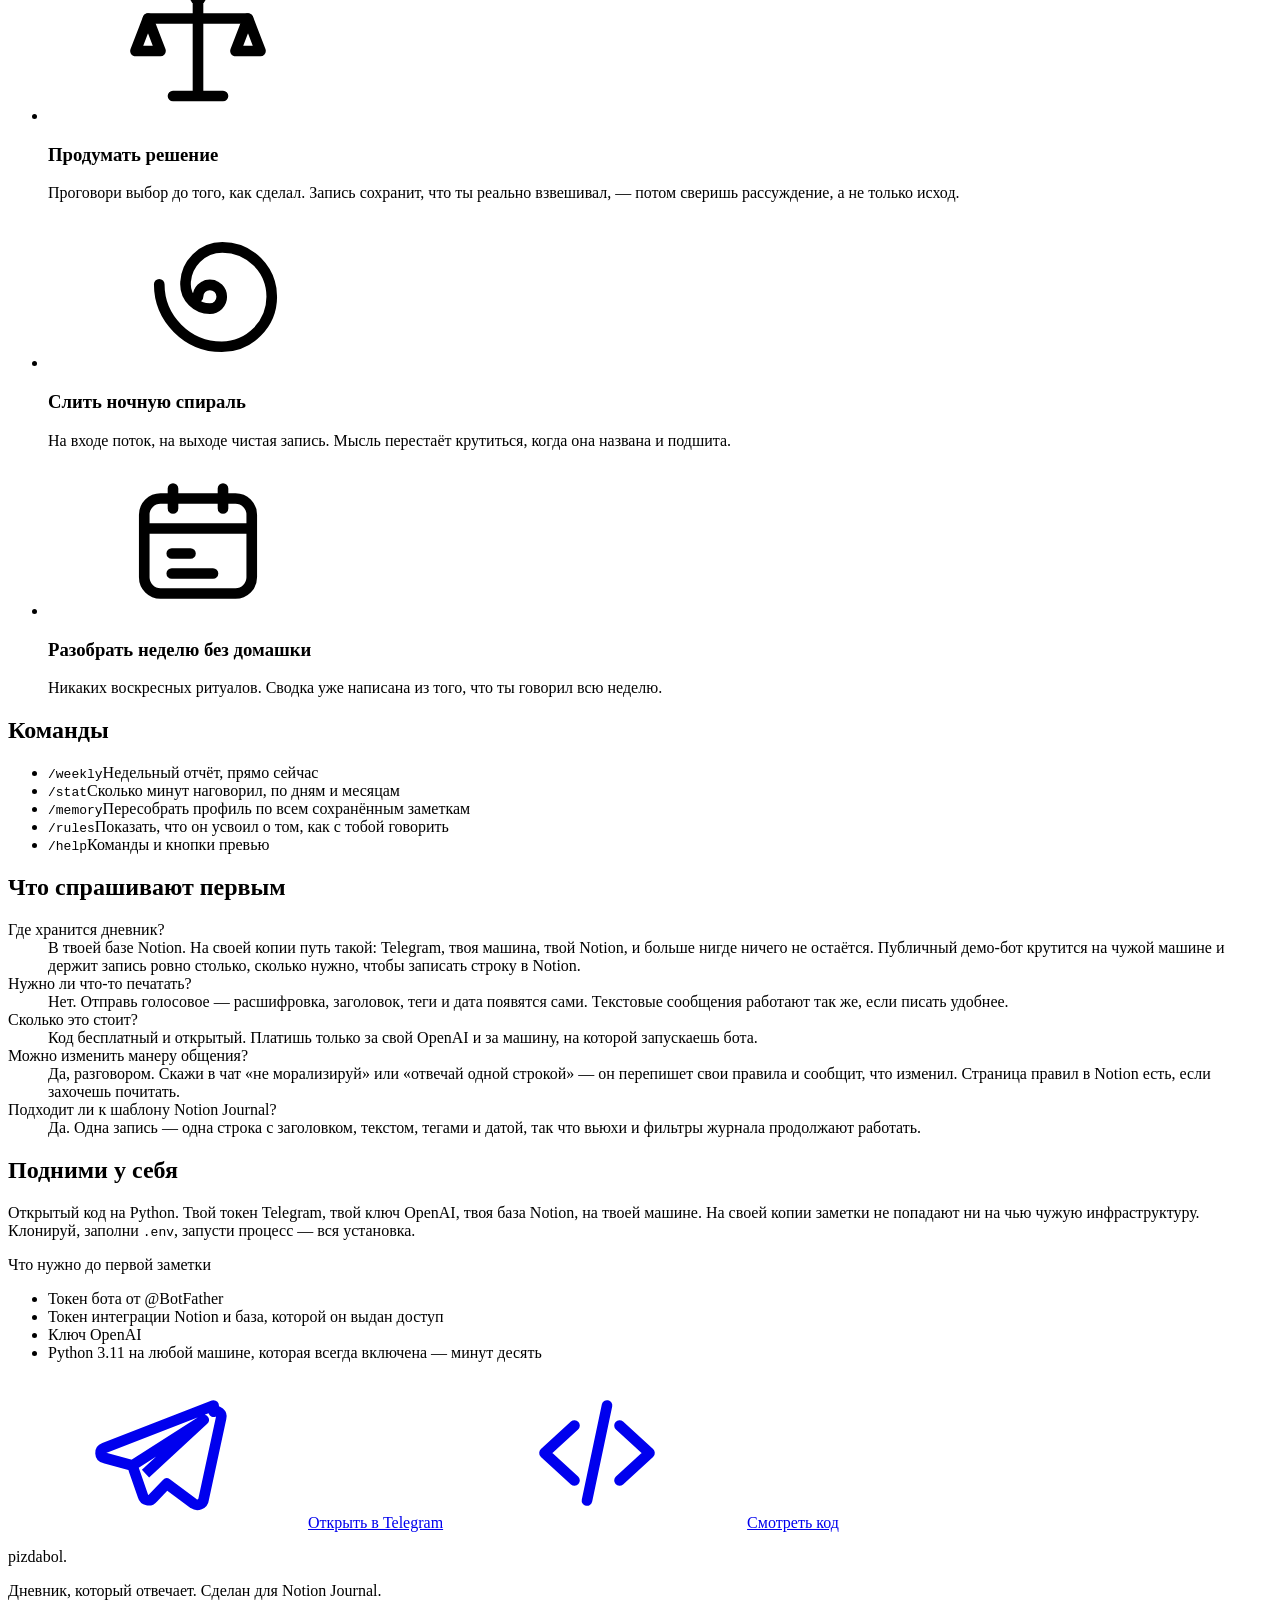
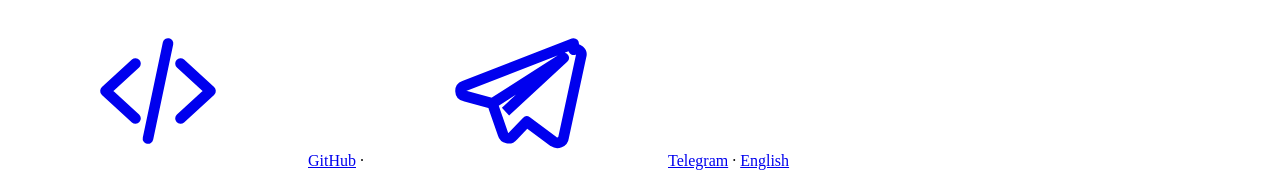
==== commit 90fa33d1: "copy(landing): simpler three-step flow, self-running memory block, voice-driven rules in FAQ" ====
--- a/landing/ru/index.html
+++ b/landing/ru/index.html
@@ -97,7 +97,7 @@
       "name": "Можно изменить манеру общения?",
       "acceptedAnswer": {
         "@type": "Answer",
-        "text": "Да. Скажи не морализировать или отвечать одной строкой — он сохранит это правилом. Правила лежат на странице Notion, её можно править руками."
+        "text": "Да, разговором. Скажи в чат «не морализируй» или «отвечай одной строкой» — он перепишет свои правила и сообщит, что изменил. Страница правил в Notion есть, если захочешь почитать."
       }
     },
     {
@@ -232,53 +232,53 @@
   </section>
 
   <section class="flow" id="flow">
-    <h2 class="section-title">Заметка становится записью за четыре хода</h2>
+    <h2 class="section-title">Ты говоришь. Дальше он сам.</h2>
     <ol class="steps">
       <li>
         <span class="step-n">01</span>
-        <h3><svg class="ico ico-step" aria-hidden="true"><use href="#i-mic"></use></svg>Ты говоришь</h3>
-        <p>Голосом или текстом, любой длины, без формата. Так же, как написал бы другу в полночь.</p>
+        <h3><svg class="ico ico-step" aria-hidden="true"><use href="#i-mic"></use></svg>Скажи</h3>
+        <p>Голосом или текстом, любой длины, без формата. Ночное бормотание — это нормальный ввод.</p>
       </li>
       <li>
         <span class="step-n">02</span>
-        <h3><svg class="ico ico-step" aria-hidden="true"><use href="#i-wand"></use></svg>Он пишет</h3>
-        <p>Расшифровка, читаемый текст, заголовок, теги и сегодняшняя дата. Оригинал остаётся под рукой.</p>
+        <h3><svg class="ico ico-step" aria-hidden="true"><use href="#i-notion"></use></svg>Он подшил</h3>
+        <p>Расшифровка, заголовок, теги, дата. Одно касание «Сохранить» — и запись стала строкой в твоём Notion.</p>
       </li>
       <li>
         <span class="step-n">03</span>
-        <h3><svg class="ico ico-step" aria-hidden="true"><use href="#i-sliders"></use></svg>Ты правишь</h3>
-        <p>Заголовок, теги, дата, переформатировать текст. В Notion ничего не уходит, пока не нажмёшь Сохранить.</p>
-      </li>
-      <li>
-        <span class="step-n">04</span>
-        <h3><svg class="ico ico-step" aria-hidden="true"><use href="#i-notion"></use></svg>Он подшивает</h3>
-        <p>Одна строка в твоей базе. Без дублей, без осиротевших страниц, без инбокса, который потом разгребать.</p>
+        <h3><svg class="ico ico-step" aria-hidden="true"><use href="#i-flame"></use></svg>Ответь, если хочется</h3>
+        <p>Нажми «Роаст» ради честного разбора или просто ответь на запись. Остальное он делает сам.</p>
       </li>
     </ol>
   </section>
 
   <section class="learns">
-    <h2 class="section-title">Он ведёт заметки о тебе</h2>
+    <h2 class="section-title">Он сам ведёт свою память</h2>
+    <p class="lead-note">Вести нечего. Он сам решает, что о тебе стоит запомнить, а меняешь ты это разговором.</p>
     <dl class="spec">
+      <div>
+        <dt><svg class="ico" aria-hidden="true"><use href="#i-profile"></use></svg>Учится сам</dt>
+        <dd>Читает каждую заметку и оставляет то, что важно о тебе. Ни анкет, ни системы тегов, заполнять нечего.</dd>
+      </div>
+      <div>
+        <dt><svg class="ico" aria-hidden="true"><use href="#i-mic"></use></svg>Меняется голосом</dt>
+        <dd>Не нравится, что он запомнил или как разговаривает? Скажи прямо в чат — «не морализируй», «забудь это». Он перепишет свои правила и сообщит, что изменил.</dd>
+      </div>
+      <div>
+        <dt><svg class="ico" aria-hidden="true"><use href="#i-rules"></use></svg>Ничего не вести</dt>
+        <dd>Никаких файлов памяти и промптов. Профиль и правила лежат на своих страницах Notion — на случай, если захочешь заглянуть.</dd>
+      </div>
       <div>
         <dt><svg class="ico" aria-hidden="true"><use href="#i-flame"></use></svg>Роаст</dt>
         <dd>Честный разбор только что отправленной записи. Ответь на него — и разговор пойдёт дальше, уже со всем дневником в комнате.</dd>
       </div>
       <div>
-        <dt><svg class="ico" aria-hidden="true"><use href="#i-profile"></use></svg>Профиль</dt>
-        <dd>Приватная база знаний о тебе, собранная из твоих же заметок, без единой анкеты. Узнал новое — напишет одну строку.</dd>
-      </div>
-      <div>
-        <dt><svg class="ico" aria-hidden="true"><use href="#i-rules"></use></svg>Правила</dt>
-        <dd>Скажи не морализировать, отвечать одной строкой, не вспоминать бывшую. Запомнит, а правила лежат на странице Notion, которую можно править руками.</dd>
+        <dt><svg class="ico" aria-hidden="true"><use href="#i-calendar"></use></svg>Сводки</dt>
+        <dd>Дневная сводка приходит сама. Недельный отчёт — когда захочешь взгляд подлиннее.</dd>
       </div>
       <div>
         <dt><svg class="ico" aria-hidden="true"><use href="#i-notion"></use></svg>Хранение</dt>
         <dd>Записи, профиль и правила лежат в твоём Notion. Мы не храним ничего: ни копий заметок, ни аккаунтов, ни наших серверов с твоим дневником.</dd>
-      </div>
-      <div>
-        <dt><svg class="ico" aria-hidden="true"><use href="#i-calendar"></use></svg>Сводки</dt>
-        <dd>Дневная сводка приходит сама. Недельный отчёт — когда захочешь взгляд подлиннее.</dd>
       </div>
     </dl>
   </section>
@@ -344,7 +344,7 @@
       </div>
       <div>
         <dt>Можно изменить манеру общения?</dt>
-        <dd>Да. Скажи не морализировать или отвечать одной строкой — он сохранит это правилом. Правила лежат на странице Notion, её можно править руками.</dd>
+        <dd>Да, разговором. Скажи в чат «не морализируй» или «отвечай одной строкой» — он перепишет свои правила и сообщит, что изменил. Страница правил в Notion есть, если захочешь почитать.</dd>
       </div>
       <div>
         <dt>Подходит ли к шаблону Notion Journal?</dt>
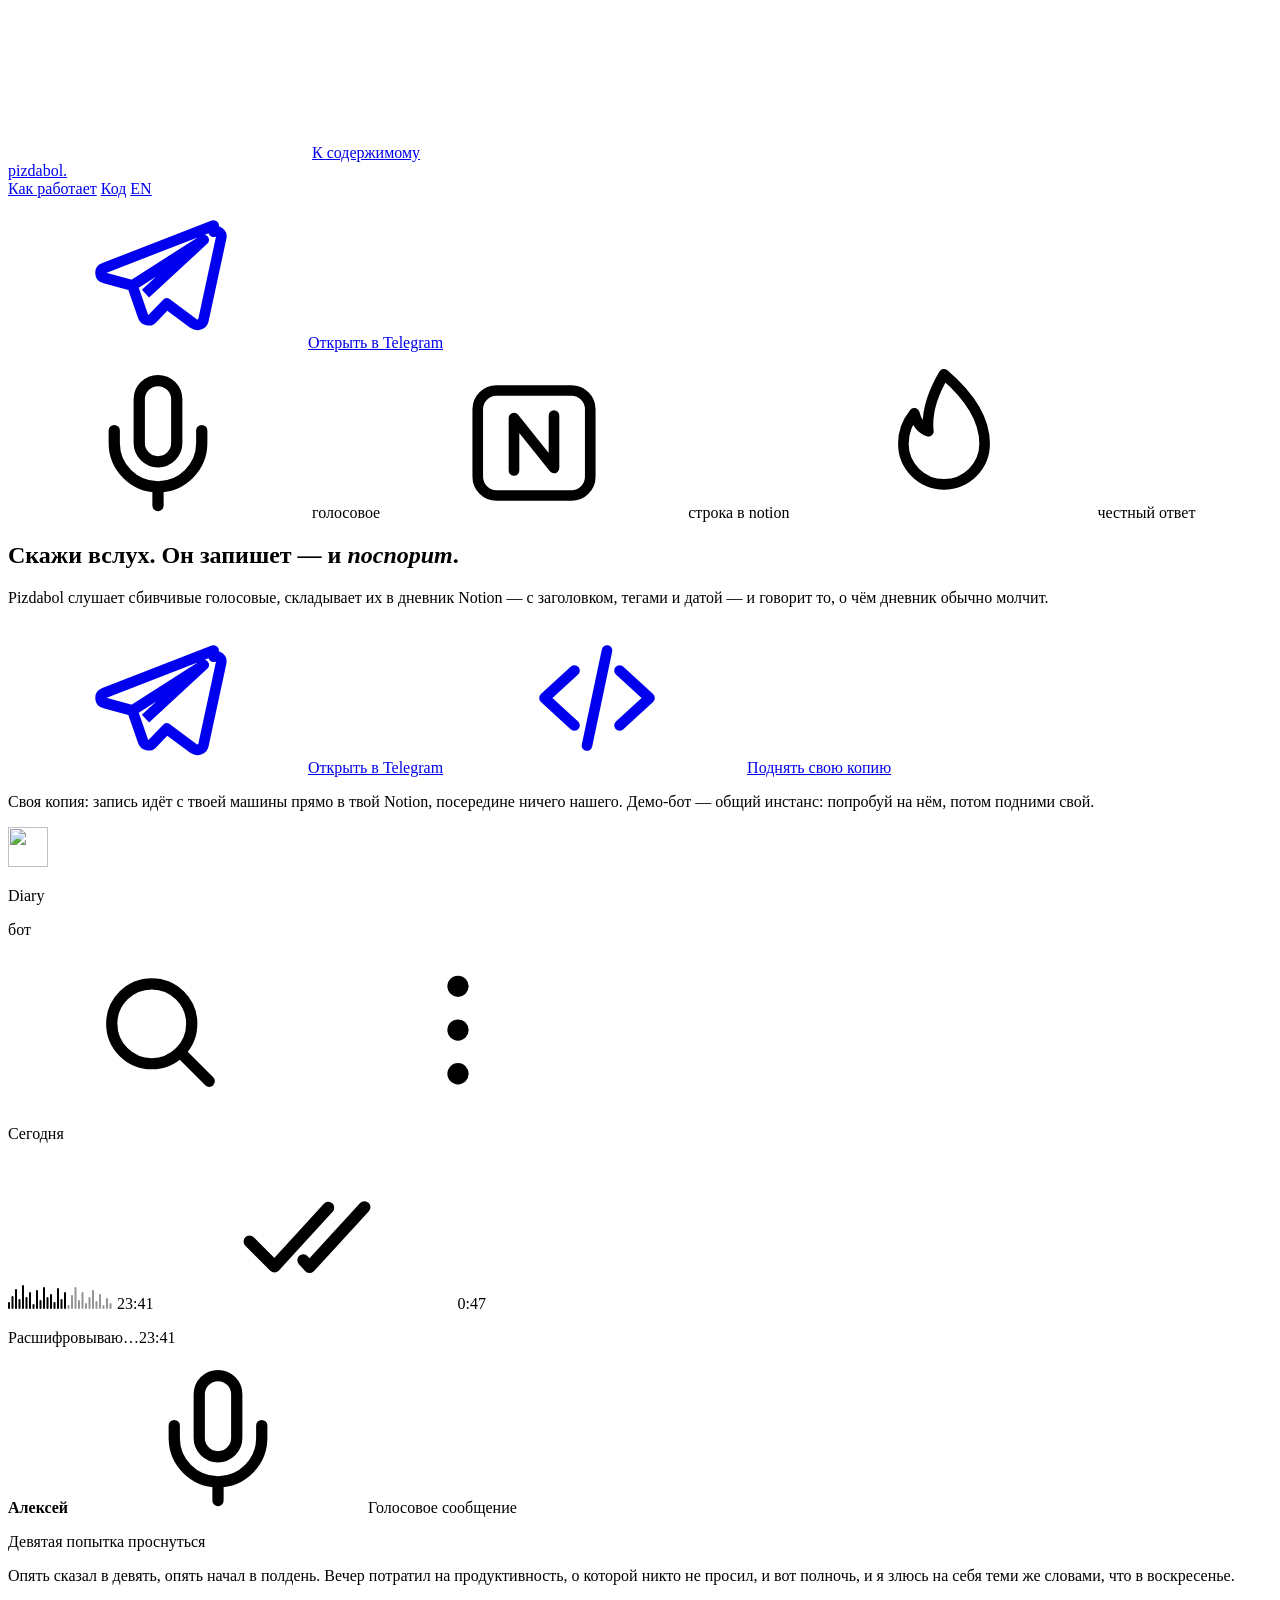
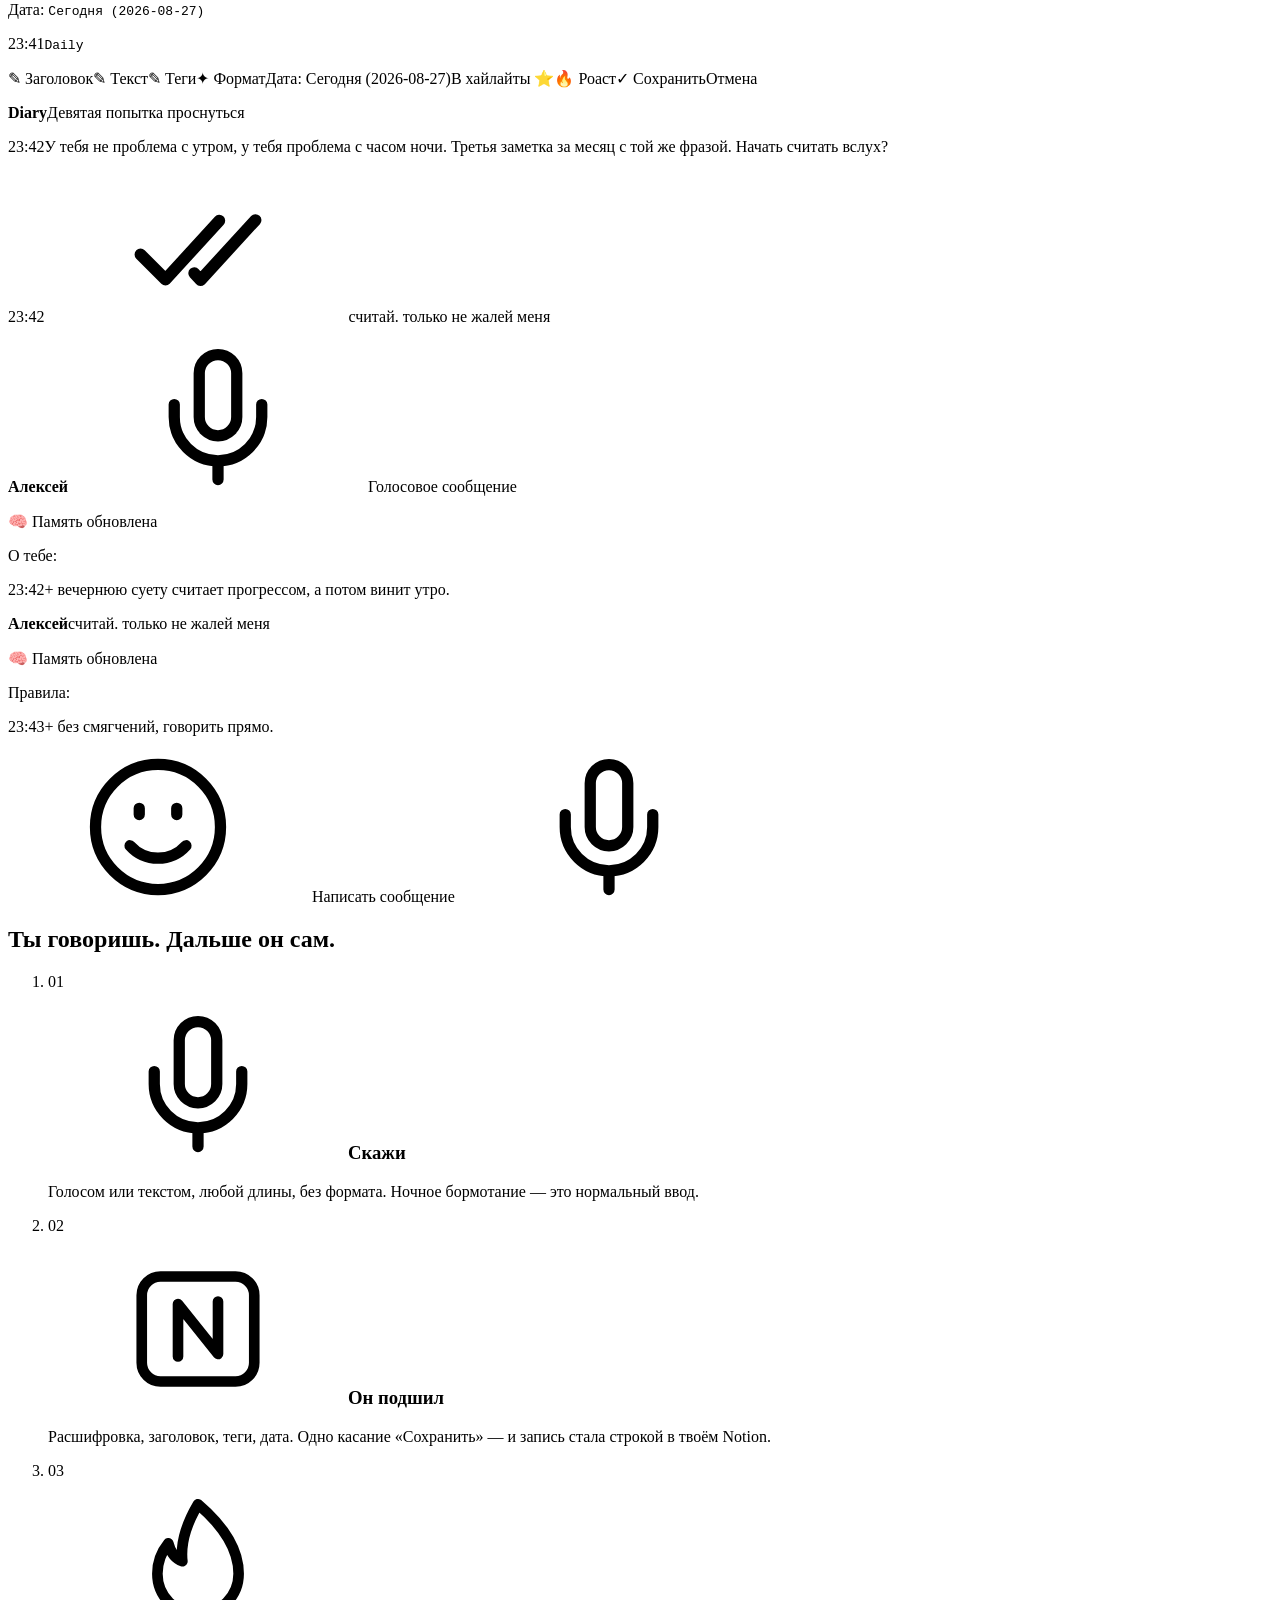
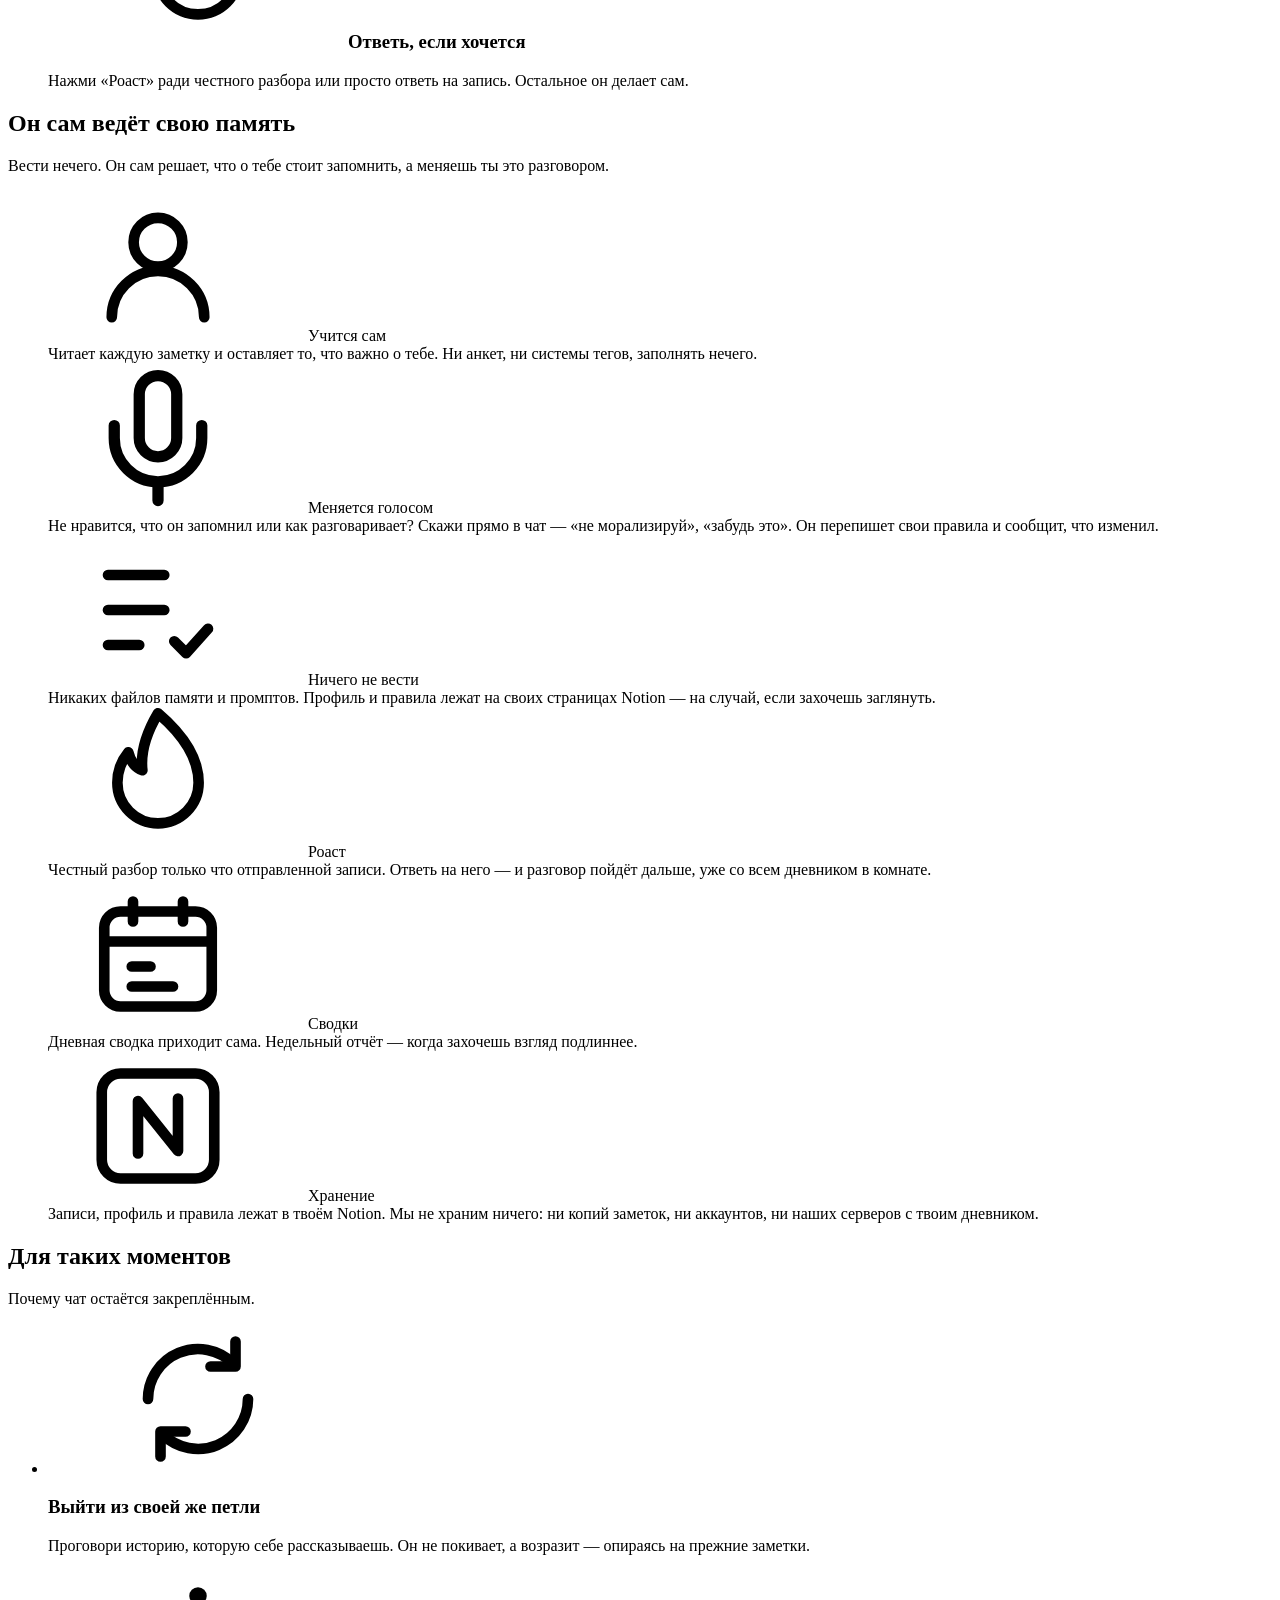
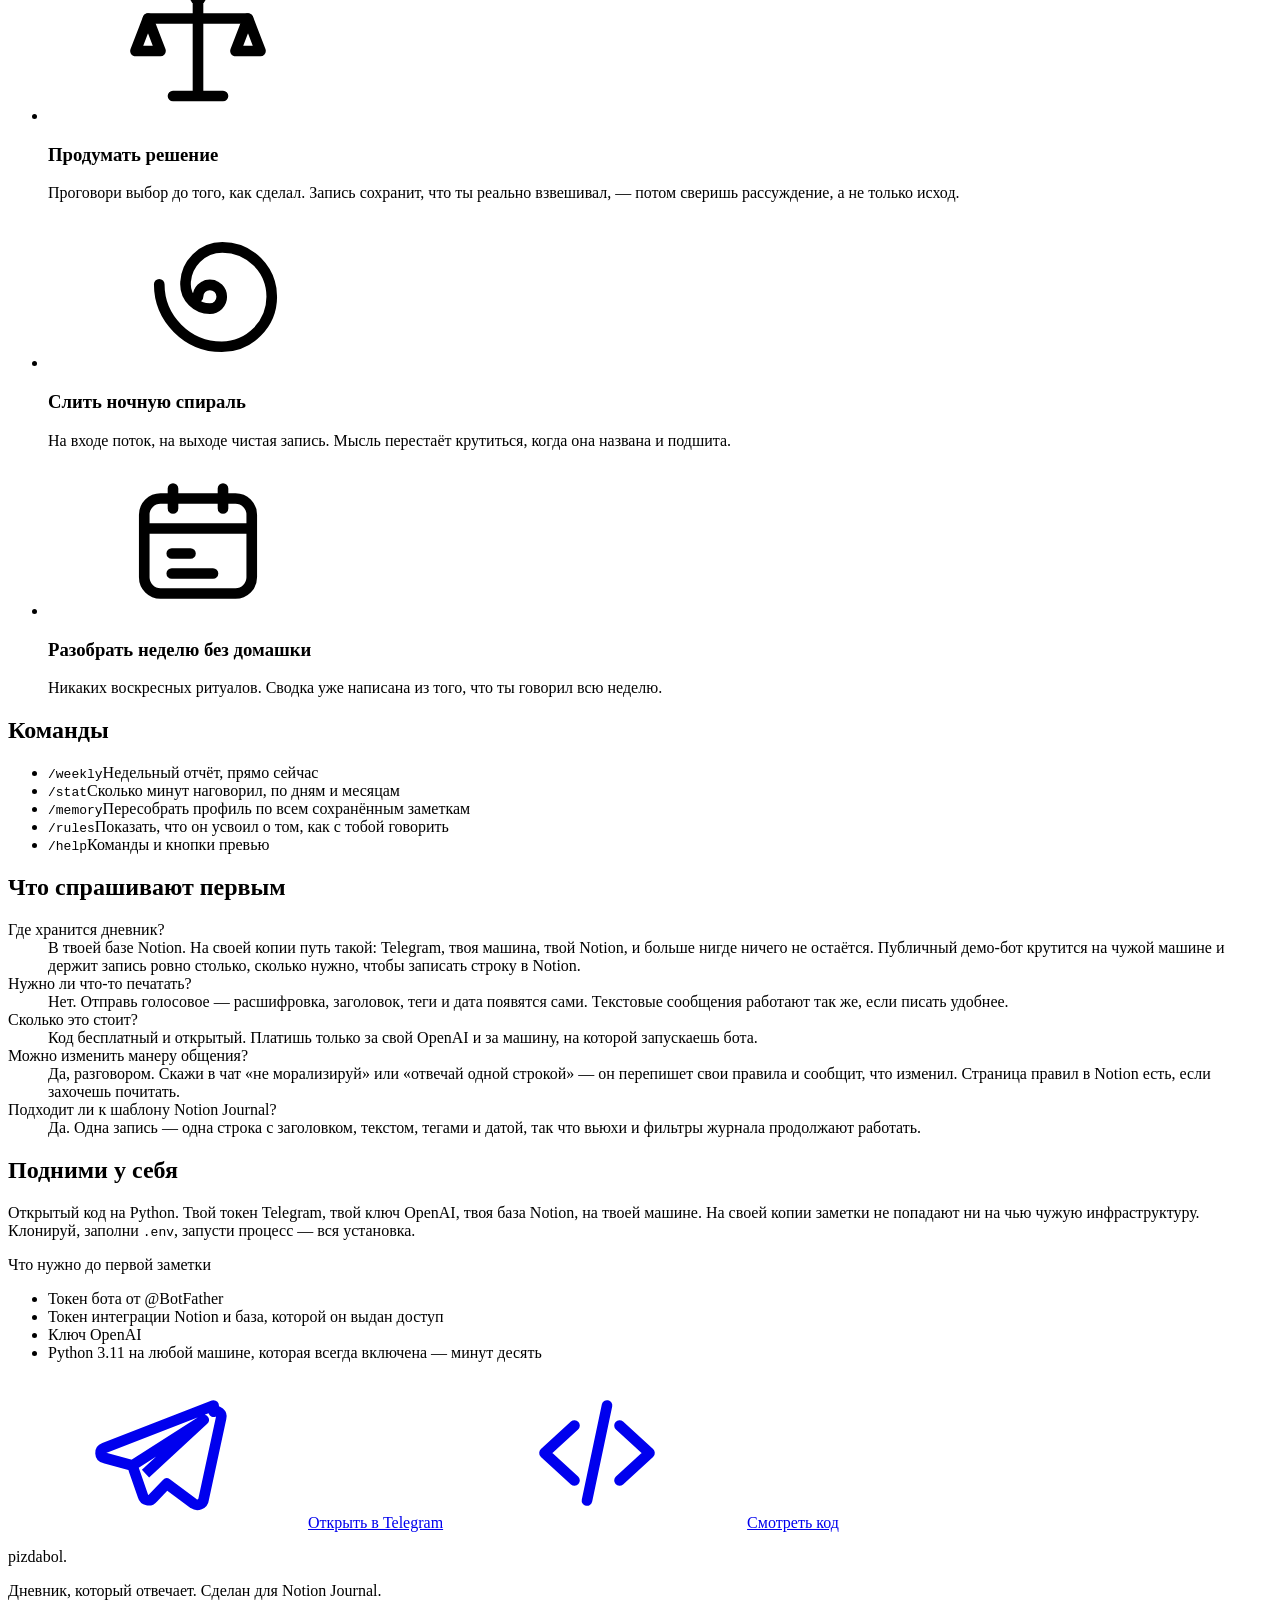
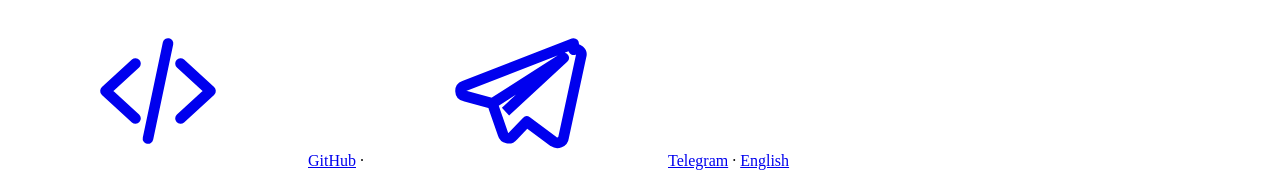
==== commit c39bc4c1: "copy(landing): use-cases block reads as examples, no count" ====
--- a/landing/ru/index.html
+++ b/landing/ru/index.html
@@ -285,8 +285,8 @@
 
   <section class="cases band">
     <div class="band-head">
-      <h2 class="section-title">Четыре сценария, под которые он сделан</h2>
-      <p class="band-note">Четыре причины держать чат закреплённым.</p>
+      <h2 class="section-title">Для таких моментов</h2>
+      <p class="band-note">Почему чат остаётся закреплённым.</p>
     </div>
     <ul class="case-list">
       <li>
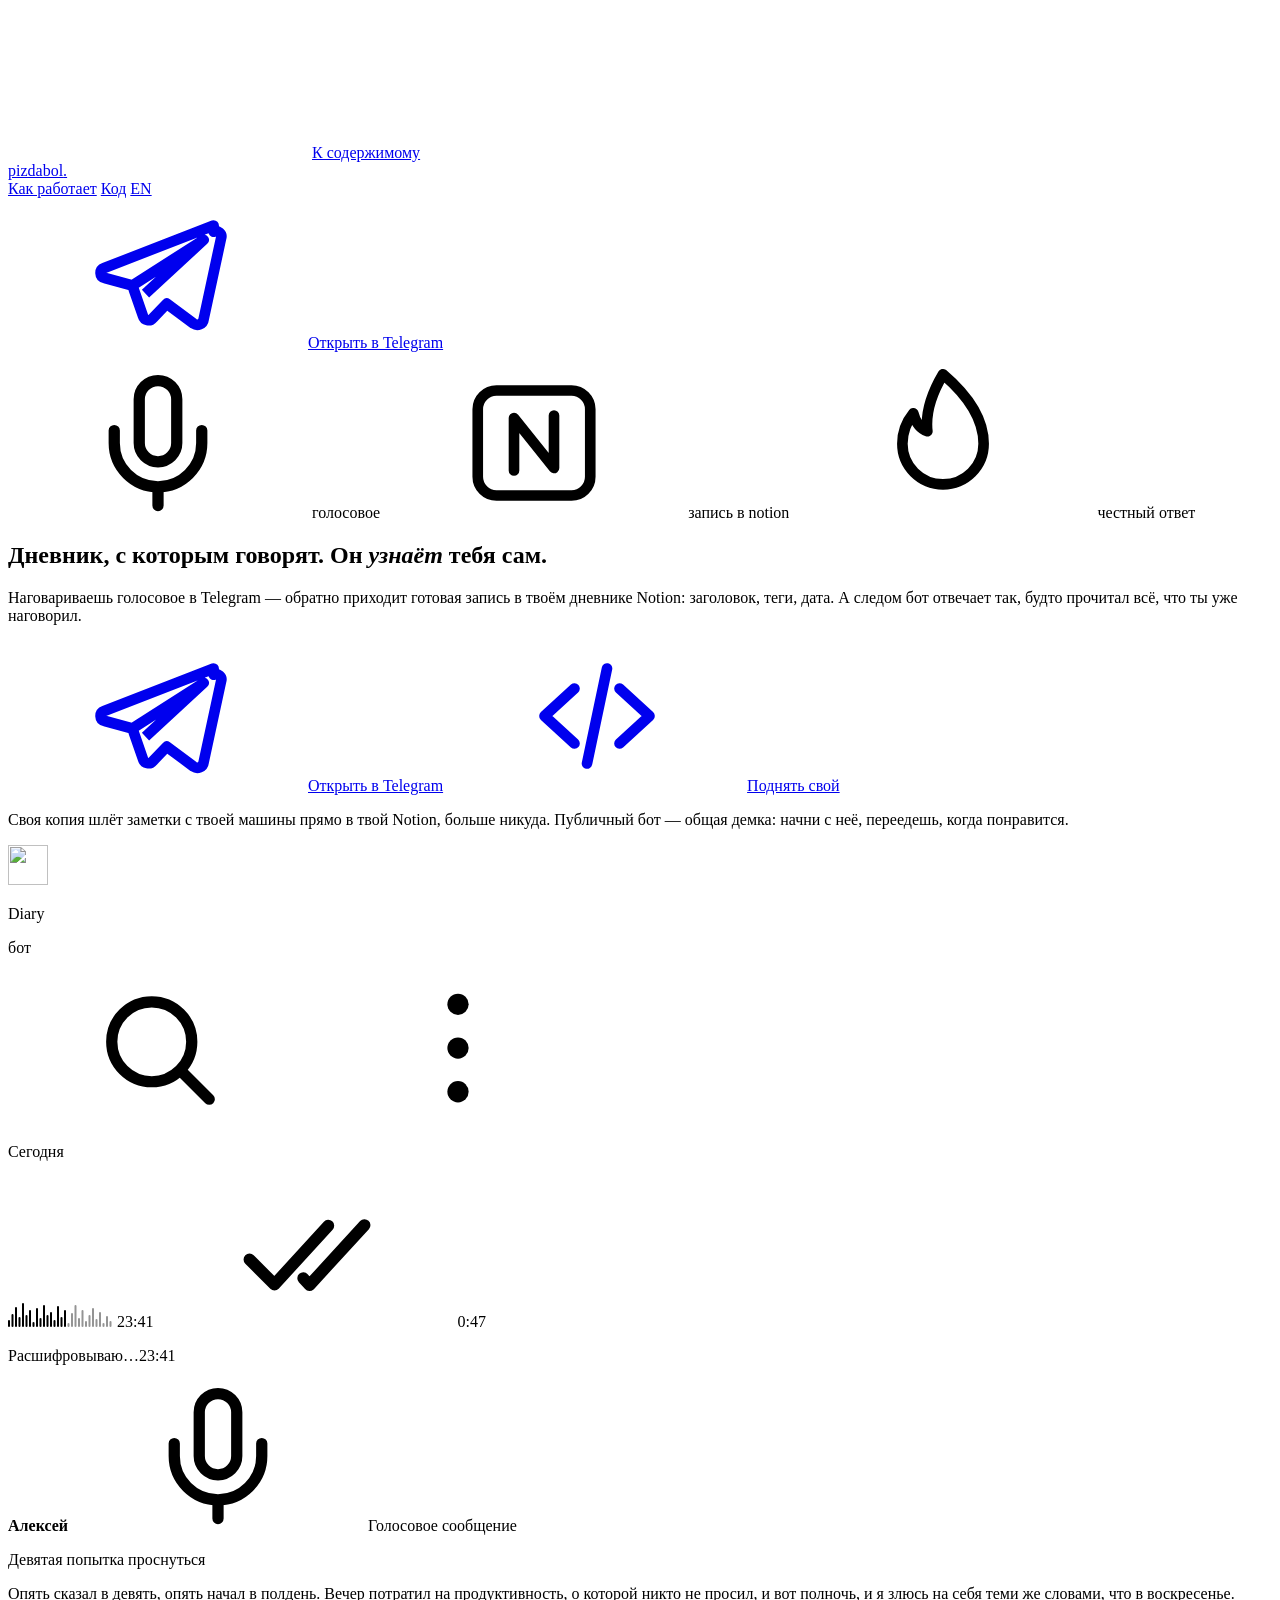
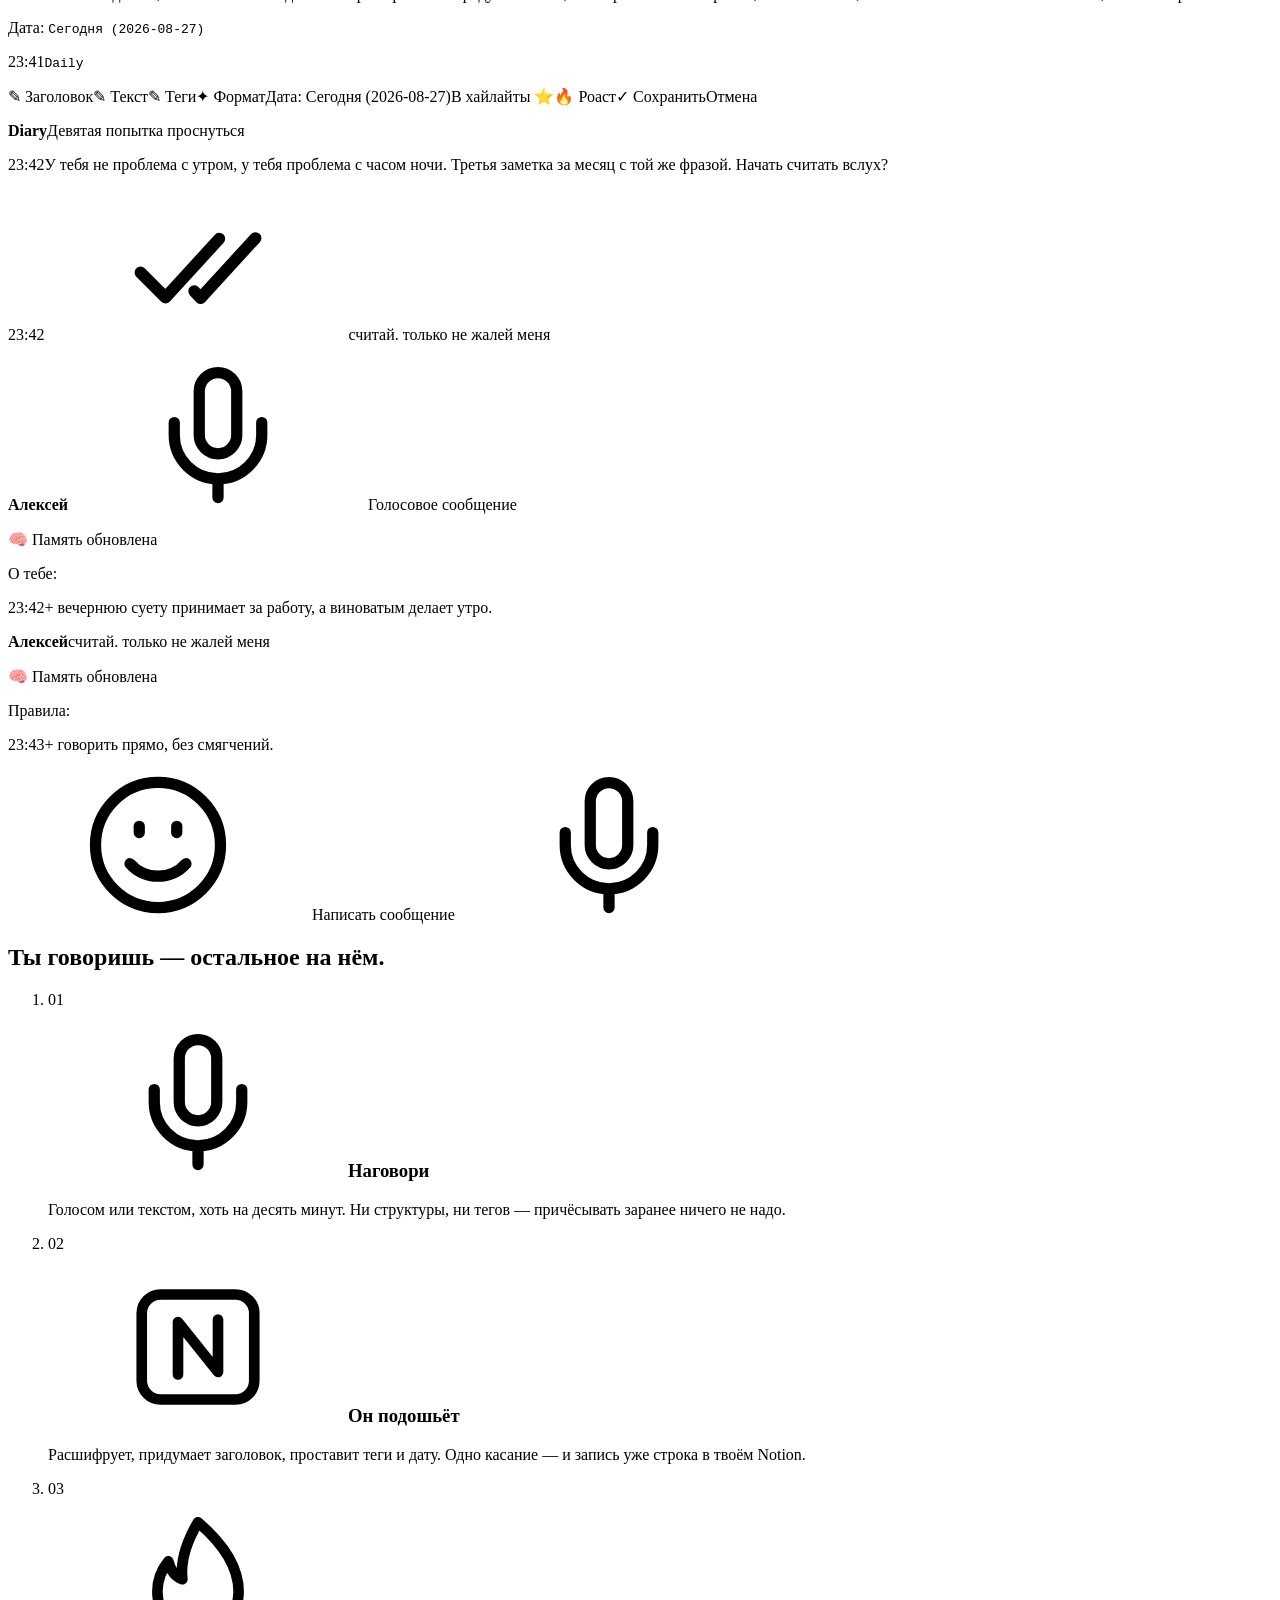
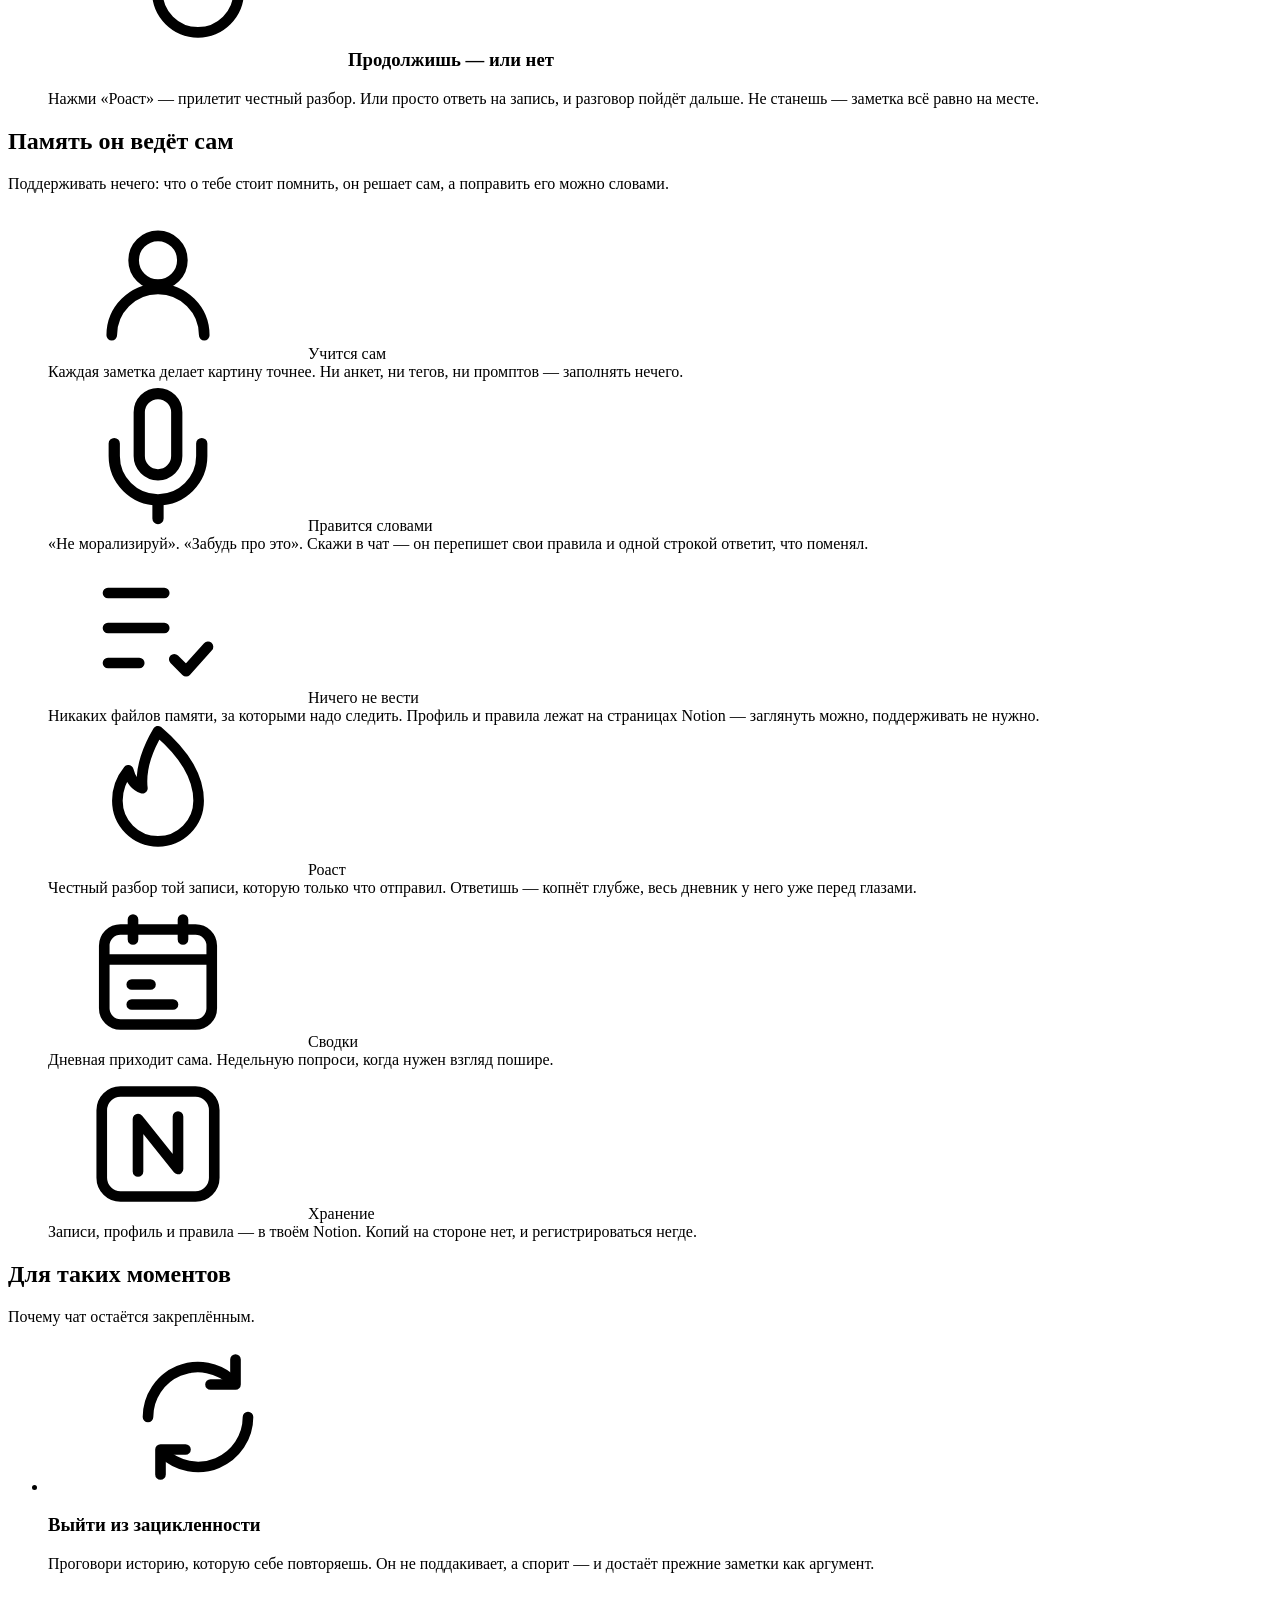
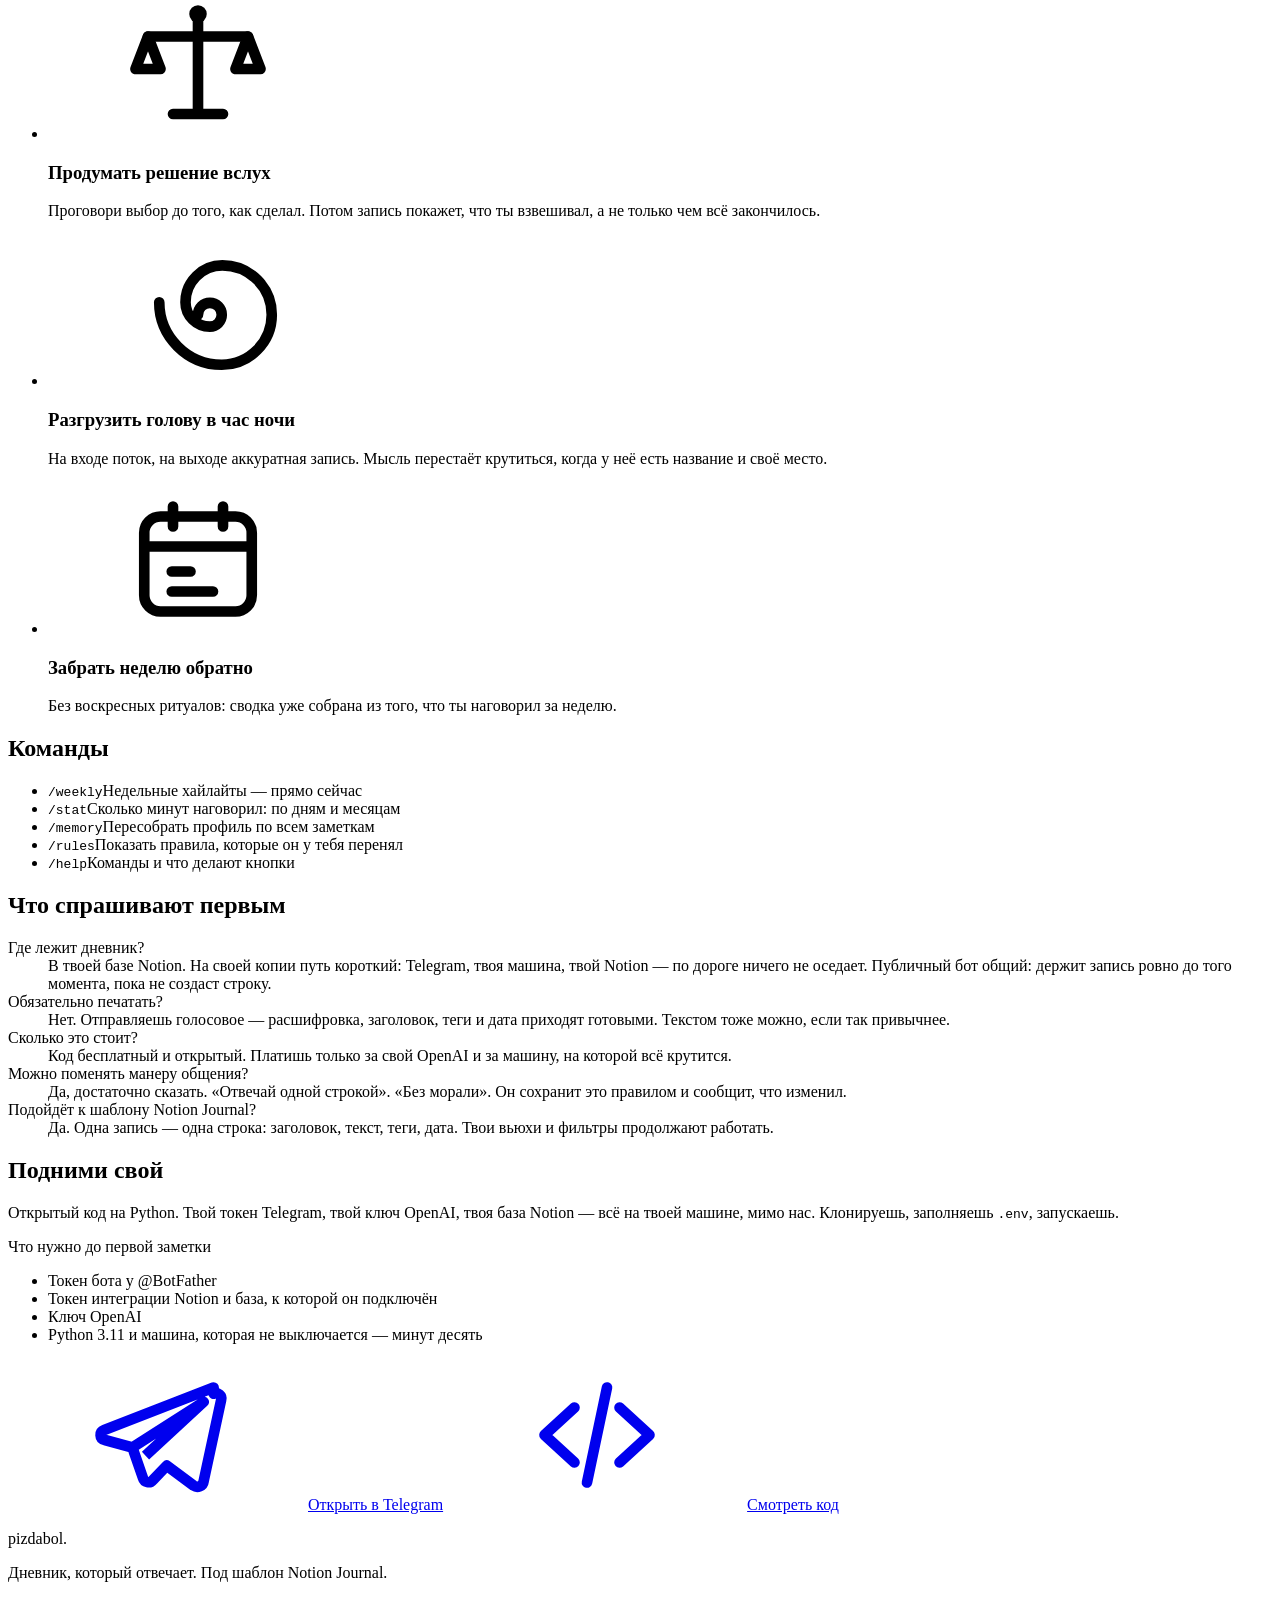
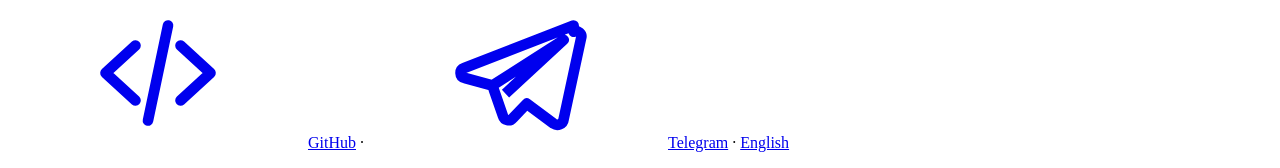
==== commit 8cfbefc8: "copy(landing): rewrite EN and RU wording natively, new headline, refreshed meta and og" ====
--- a/landing/ru/index.html
+++ b/landing/ru/index.html
@@ -3,8 +3,8 @@
 <head>
 <meta charset="utf-8">
 <meta name="viewport" content="width=device-width, initial-scale=1">
-<title>Pizdabol — телеграм-бот голосового дневника для Notion</title>
-<meta name="description" content="Отправь голосовое в Telegram: расшифровка, заголовок, теги и одна строка в твоём дневнике Notion, а следом честный ответ от бота, который помнит все заметки. Открытый код, свой сервер, на нашей стороне не хранится ничего.">
+<title>Pizdabol — голосовой дневник в Telegram, который пишется в Notion</title>
+<meta name="description" content="Наговори голосовое в Telegram — получишь готовую запись в дневнике Notion: заголовок, теги, дата. Бот отвечает по делу и сам запоминает важное о тебе. Открытый код, свой сервер.">
 <link rel="canonical" href="https://pizdabol.app/ru/">
 <link rel="alternate" hreflang="en" href="https://pizdabol.app/">
 <link rel="alternate" hreflang="ru" href="https://pizdabol.app/ru/">
@@ -18,17 +18,17 @@
 <meta property="og:site_name" content="Pizdabol">
 <meta property="og:locale" content="ru_RU">
 <meta property="og:url" content="https://pizdabol.app/ru/">
-<meta property="og:title" content="Pizdabol — телеграм-бот голосового дневника для Notion">
-<meta property="og:description" content="Голосовые в Telegram становятся строками с заголовком и тегами в твоём дневнике Notion — и бот отвечает честно.">
+<meta property="og:title" content="Pizdabol — голосовой дневник в Telegram, который пишется в Notion">
+<meta property="og:description" content="Наговорил в Telegram — в твоём Notion появилась готовая запись, а в ответ прилетел честный разбор.">
 <meta property="og:image" content="https://pizdabol.app/og.png">
 <meta property="og:image:width" content="1200">
 <meta property="og:image:height" content="630">
-<meta property="og:image:alt" content="Заголовок лендинга Pizdabol: скажи вслух, он запишет и поспорит">
+<meta property="og:image:alt" content="Заголовок лендинга Pizdabol: дневник, с которым можно поговорить">
 <meta property="og:locale:alternate" content="en_US">
 <meta name="twitter:card" content="summary_large_image">
-<meta name="twitter:image:alt" content="Заголовок лендинга Pizdabol: скажи вслух, он запишет и поспорит">
-<meta name="twitter:title" content="Pizdabol — телеграм-бот голосового дневника для Notion">
-<meta name="twitter:description" content="Голосовые в Telegram становятся строками с заголовком и тегами в твоём дневнике Notion — и бот отвечает честно.">
+<meta name="twitter:image:alt" content="Заголовок лендинга Pizdabol: дневник, с которым можно поговорить">
+<meta name="twitter:title" content="Pizdabol — голосовой дневник в Telegram, который пишется в Notion">
+<meta name="twitter:description" content="Наговорил в Telegram — в твоём Notion появилась готовая запись, а в ответ прилетел честный разбор.">
 <meta name="twitter:image" content="https://pizdabol.app/og.png">
 
 <link rel="icon" href="/favicon.svg" type="image/svg+xml">
@@ -46,7 +46,7 @@
   "operatingSystem": "Telegram",
   "url": "https://pizdabol.app/ru/",
   "inLanguage": "ru",
-  "description": "Telegram-бот, который превращает голосовые заметки в записи дневника в Notion и честно комментирует прочитанное.",
+  "description": "Телеграм-бот: голосовые заметки превращаются в готовые записи дневника в Notion, а бот сам помнит, что о тебе важно.",
   "offers": {
     "@type": "Offer",
     "price": "0",
@@ -70,18 +70,18 @@
   "mainEntity": [
     {
       "@type": "Question",
-      "name": "Где хранится дневник?",
-      "acceptedAnswer": {
-        "@type": "Answer",
-        "text": "В твоей базе Notion. На своей копии путь такой: Telegram, твоя машина, твой Notion, и больше нигде ничего не остаётся. Публичный демо-бот крутится на чужой машине и держит запись ровно столько, сколько нужно, чтобы записать строку в Notion."
+      "name": "Где лежит дневник?",
+      "acceptedAnswer": {
+        "@type": "Answer",
+        "text": "В твоей базе Notion. На своей копии путь короткий: Telegram, твоя машина, твой Notion — по дороге ничего не оседает. Публичный бот общий: держит запись ровно до того момента, пока не создаст строку."
       }
     },
     {
       "@type": "Question",
-      "name": "Нужно ли что-то печатать?",
-      "acceptedAnswer": {
-        "@type": "Answer",
-        "text": "Нет. Отправь голосовое — расшифровка, заголовок, теги и дата появятся сами. Текстовые сообщения работают так же, если писать удобнее."
+      "name": "Обязательно печатать?",
+      "acceptedAnswer": {
+        "@type": "Answer",
+        "text": "Нет. Отправляешь голосовое — расшифровка, заголовок, теги и дата приходят готовыми. Текстом тоже можно, если так привычнее."
       }
     },
     {
@@ -89,23 +89,23 @@
       "name": "Сколько это стоит?",
       "acceptedAnswer": {
         "@type": "Answer",
-        "text": "Код бесплатный и открытый. Платишь только за свой OpenAI и за машину, на которой запускаешь бота."
+        "text": "Код бесплатный и открытый. Платишь только за свой OpenAI и за машину, на которой всё крутится."
       }
     },
     {
       "@type": "Question",
-      "name": "Можно изменить манеру общения?",
-      "acceptedAnswer": {
-        "@type": "Answer",
-        "text": "Да, разговором. Скажи в чат «не морализируй» или «отвечай одной строкой» — он перепишет свои правила и сообщит, что изменил. Страница правил в Notion есть, если захочешь почитать."
+      "name": "Можно поменять манеру общения?",
+      "acceptedAnswer": {
+        "@type": "Answer",
+        "text": "Да, достаточно сказать. «Отвечай одной строкой». «Без морали». Он сохранит это правилом и сообщит, что изменил."
       }
     },
     {
       "@type": "Question",
-      "name": "Подходит ли к шаблону Notion Journal?",
-      "acceptedAnswer": {
-        "@type": "Answer",
-        "text": "Да. Одна запись — одна строка с заголовком, текстом, тегами и датой, так что вьюхи и фильтры журнала продолжают работать."
+      "name": "Подойдёт к шаблону Notion Journal?",
+      "acceptedAnswer": {
+        "@type": "Answer",
+        "text": "Да. Одна запись — одна строка: заголовок, текст, теги, дата. Твои вьюхи и фильтры продолжают работать."
       }
     }
   ]
@@ -148,14 +148,14 @@
 
   <section class="hero">
     <div class="hero-copy">
-      <p class="eyebrow"><svg class="ico" aria-hidden="true"><use href="#i-mic"></use></svg> голосовое <svg class="ico" aria-hidden="true"><use href="#i-notion"></use></svg> строка в notion <svg class="ico" aria-hidden="true"><use href="#i-flame"></use></svg> честный ответ</p>
-      <h1>Скажи вслух. Он запишет — и <em>поспорит</em>.</h1>
-      <p class="lede">Pizdabol слушает сбивчивые голосовые, складывает их в дневник Notion — с заголовком, тегами и датой — и говорит то, о чём дневник обычно молчит.</p>
+      <p class="eyebrow"><svg class="ico" aria-hidden="true"><use href="#i-mic"></use></svg> голосовое <svg class="ico" aria-hidden="true"><use href="#i-notion"></use></svg> запись в notion <svg class="ico" aria-hidden="true"><use href="#i-flame"></use></svg> честный ответ</p>
+      <h1>Дневник, с которым говорят. Он <em>узнаёт</em> тебя сам.</h1>
+      <p class="lede">Наговариваешь голосовое в Telegram — обратно приходит готовая запись в твоём дневнике Notion: заголовок, теги, дата. А следом бот отвечает так, будто прочитал всё, что ты уже наговорил.</p>
       <div class="cta-row">
         <a class="btn" href="https://t.me/pizdabol_ai_bot"><svg class="ico" aria-hidden="true"><use href="#i-telegram"></use></svg>Открыть в Telegram</a>
-        <a class="btn btn-ghost" href="https://github.com/ashugaev/telegram-voice-diary-bot"><svg class="ico" aria-hidden="true"><use href="#i-code"></use></svg>Поднять свою копию</a>
-      </div>
-      <p class="fineprint">Своя копия: запись идёт с твоей машины прямо в твой Notion, посередине ничего нашего. Демо-бот — общий инстанс: попробуй на нём, потом подними свой.</p>
+        <a class="btn btn-ghost" href="https://github.com/ashugaev/telegram-voice-diary-bot"><svg class="ico" aria-hidden="true"><use href="#i-code"></use></svg>Поднять свой</a>
+      </div>
+      <p class="fineprint">Своя копия шлёт заметки с твоей машины прямо в твой Notion, больше никуда. Публичный бот — общая демка: начни с неё, переедешь, когда понравится.</p>
     </div>
 
     <div class="hero-thread" id="thread">
@@ -210,14 +210,14 @@
               <p class="quote"><b>Алексей</b><span><svg class="ico q-ico" aria-hidden="true"><use href="#i-mic"></use></svg>Голосовое сообщение</span></p>
               <p class="memo-head">🧠 Память обновлена</p>
               <p>О тебе:</p>
-              <p><span class="meta">23:42</span>+ вечернюю суету считает прогрессом, а потом винит утро.</p>
+              <p><span class="meta">23:42</span>+ вечернюю суету принимает за работу, а виноватым делает утро.</p>
             </article></div></div>
 
             <div class="slot s6"><div class="row in"><article class="msg in">
               <p class="quote"><b>Алексей</b><span>считай. только не жалей меня</span></p>
               <p class="memo-head">🧠 Память обновлена</p>
               <p>Правила:</p>
-              <p><span class="meta">23:43</span>+ без смягчений, говорить прямо.</p>
+              <p><span class="meta">23:43</span>+ говорить прямо, без смягчений.</p>
             </article></div></div>
           </div>
         </div>
@@ -232,53 +232,53 @@
   </section>
 
   <section class="flow" id="flow">
-    <h2 class="section-title">Ты говоришь. Дальше он сам.</h2>
+    <h2 class="section-title">Ты говоришь — остальное на нём.</h2>
     <ol class="steps">
       <li>
         <span class="step-n">01</span>
-        <h3><svg class="ico ico-step" aria-hidden="true"><use href="#i-mic"></use></svg>Скажи</h3>
-        <p>Голосом или текстом, любой длины, без формата. Ночное бормотание — это нормальный ввод.</p>
+        <h3><svg class="ico ico-step" aria-hidden="true"><use href="#i-mic"></use></svg>Наговори</h3>
+        <p>Голосом или текстом, хоть на десять минут. Ни структуры, ни тегов — причёсывать заранее ничего не надо.</p>
       </li>
       <li>
         <span class="step-n">02</span>
-        <h3><svg class="ico ico-step" aria-hidden="true"><use href="#i-notion"></use></svg>Он подшил</h3>
-        <p>Расшифровка, заголовок, теги, дата. Одно касание «Сохранить» — и запись стала строкой в твоём Notion.</p>
+        <h3><svg class="ico ico-step" aria-hidden="true"><use href="#i-notion"></use></svg>Он подошьёт</h3>
+        <p>Расшифрует, придумает заголовок, проставит теги и дату. Одно касание — и запись уже строка в твоём Notion.</p>
       </li>
       <li>
         <span class="step-n">03</span>
-        <h3><svg class="ico ico-step" aria-hidden="true"><use href="#i-flame"></use></svg>Ответь, если хочется</h3>
-        <p>Нажми «Роаст» ради честного разбора или просто ответь на запись. Остальное он делает сам.</p>
+        <h3><svg class="ico ico-step" aria-hidden="true"><use href="#i-flame"></use></svg>Продолжишь — или нет</h3>
+        <p>Нажми «Роаст» — прилетит честный разбор. Или просто ответь на запись, и разговор пойдёт дальше. Не станешь — заметка всё равно на месте.</p>
       </li>
     </ol>
   </section>
 
   <section class="learns">
-    <h2 class="section-title">Он сам ведёт свою память</h2>
-    <p class="lead-note">Вести нечего. Он сам решает, что о тебе стоит запомнить, а меняешь ты это разговором.</p>
+    <h2 class="section-title">Память он ведёт сам</h2>
+    <p class="lead-note">Поддерживать нечего: что о тебе стоит помнить, он решает сам, а поправить его можно словами.</p>
     <dl class="spec">
       <div>
         <dt><svg class="ico" aria-hidden="true"><use href="#i-profile"></use></svg>Учится сам</dt>
-        <dd>Читает каждую заметку и оставляет то, что важно о тебе. Ни анкет, ни системы тегов, заполнять нечего.</dd>
-      </div>
-      <div>
-        <dt><svg class="ico" aria-hidden="true"><use href="#i-mic"></use></svg>Меняется голосом</dt>
-        <dd>Не нравится, что он запомнил или как разговаривает? Скажи прямо в чат — «не морализируй», «забудь это». Он перепишет свои правила и сообщит, что изменил.</dd>
+        <dd>Каждая заметка делает картину точнее. Ни анкет, ни тегов, ни промптов — заполнять нечего.</dd>
+      </div>
+      <div>
+        <dt><svg class="ico" aria-hidden="true"><use href="#i-mic"></use></svg>Правится словами</dt>
+        <dd>«Не морализируй». «Забудь про это». Скажи в чат — он перепишет свои правила и одной строкой ответит, что поменял.</dd>
       </div>
       <div>
         <dt><svg class="ico" aria-hidden="true"><use href="#i-rules"></use></svg>Ничего не вести</dt>
-        <dd>Никаких файлов памяти и промптов. Профиль и правила лежат на своих страницах Notion — на случай, если захочешь заглянуть.</dd>
+        <dd>Никаких файлов памяти, за которыми надо следить. Профиль и правила лежат на страницах Notion — заглянуть можно, поддерживать не нужно.</dd>
       </div>
       <div>
         <dt><svg class="ico" aria-hidden="true"><use href="#i-flame"></use></svg>Роаст</dt>
-        <dd>Честный разбор только что отправленной записи. Ответь на него — и разговор пойдёт дальше, уже со всем дневником в комнате.</dd>
+        <dd>Честный разбор той записи, которую только что отправил. Ответишь — копнёт глубже, весь дневник у него уже перед глазами.</dd>
       </div>
       <div>
         <dt><svg class="ico" aria-hidden="true"><use href="#i-calendar"></use></svg>Сводки</dt>
-        <dd>Дневная сводка приходит сама. Недельный отчёт — когда захочешь взгляд подлиннее.</dd>
+        <dd>Дневная приходит сама. Недельную попроси, когда нужен взгляд пошире.</dd>
       </div>
       <div>
         <dt><svg class="ico" aria-hidden="true"><use href="#i-notion"></use></svg>Хранение</dt>
-        <dd>Записи, профиль и правила лежат в твоём Notion. Мы не храним ничего: ни копий заметок, ни аккаунтов, ни наших серверов с твоим дневником.</dd>
+        <dd>Записи, профиль и правила — в твоём Notion. Копий на стороне нет, и регистрироваться негде.</dd>
       </div>
     </dl>
   </section>
@@ -291,23 +291,23 @@
     <ul class="case-list">
       <li>
         <svg class="ico ico-lg" aria-hidden="true"><use href="#i-loop"></use></svg>
-        <h3>Выйти из своей же петли</h3>
-        <p>Проговори историю, которую себе рассказываешь. Он не покивает, а возразит — опираясь на прежние заметки.</p>
+        <h3>Выйти из зацикленности</h3>
+        <p>Проговори историю, которую себе повторяешь. Он не поддакивает, а спорит — и достаёт прежние заметки как аргумент.</p>
       </li>
       <li>
         <svg class="ico ico-lg" aria-hidden="true"><use href="#i-scale"></use></svg>
-        <h3>Продумать решение</h3>
-        <p>Проговори выбор до того, как сделал. Запись сохранит, что ты реально взвешивал, — потом сверишь рассуждение, а не только исход.</p>
+        <h3>Продумать решение вслух</h3>
+        <p>Проговори выбор до того, как сделал. Потом запись покажет, что ты взвешивал, а не только чем всё закончилось.</p>
       </li>
       <li>
         <svg class="ico ico-lg" aria-hidden="true"><use href="#i-spiral"></use></svg>
-        <h3>Слить ночную спираль</h3>
-        <p>На входе поток, на выходе чистая запись. Мысль перестаёт крутиться, когда она названа и подшита.</p>
+        <h3>Разгрузить голову в час ночи</h3>
+        <p>На входе поток, на выходе аккуратная запись. Мысль перестаёт крутиться, когда у неё есть название и своё место.</p>
       </li>
       <li>
         <svg class="ico ico-lg" aria-hidden="true"><use href="#i-calendar"></use></svg>
-        <h3>Разобрать неделю без домашки</h3>
-        <p>Никаких воскресных ритуалов. Сводка уже написана из того, что ты говорил всю неделю.</p>
+        <h3>Забрать неделю обратно</h3>
+        <p>Без воскресных ритуалов: сводка уже собрана из того, что ты наговорил за неделю.</p>
       </li>
     </ul>
   </section>
@@ -316,11 +316,11 @@
     <div class="slab-in">
       <h2 class="kicker">Команды</h2>
       <ul class="cmd-list">
-      <li><code>/weekly</code><span>Недельный отчёт, прямо сейчас</span></li>
-      <li><code>/stat</code><span>Сколько минут наговорил, по дням и месяцам</span></li>
-      <li><code>/memory</code><span>Пересобрать профиль по всем сохранённым заметкам</span></li>
-      <li><code>/rules</code><span>Показать, что он усвоил о том, как с тобой говорить</span></li>
-      <li><code>/help</code><span>Команды и кнопки превью</span></li>
+        <li><code>/weekly</code><span>Недельные хайлайты — прямо сейчас</span></li>
+        <li><code>/stat</code><span>Сколько минут наговорил: по дням и месяцам</span></li>
+        <li><code>/memory</code><span>Пересобрать профиль по всем заметкам</span></li>
+        <li><code>/rules</code><span>Показать правила, которые он у тебя перенял</span></li>
+        <li><code>/help</code><span>Команды и что делают кнопки</span></li>
       </ul>
     </div>
   </section>
@@ -331,37 +331,37 @@
     </div>
     <dl class="spec">
       <div>
-        <dt>Где хранится дневник?</dt>
-        <dd>В твоей базе Notion. На своей копии путь такой: Telegram, твоя машина, твой Notion, и больше нигде ничего не остаётся. Публичный демо-бот крутится на чужой машине и держит запись ровно столько, сколько нужно, чтобы записать строку в Notion.</dd>
-      </div>
-      <div>
-        <dt>Нужно ли что-то печатать?</dt>
-        <dd>Нет. Отправь голосовое — расшифровка, заголовок, теги и дата появятся сами. Текстовые сообщения работают так же, если писать удобнее.</dd>
+        <dt>Где лежит дневник?</dt>
+        <dd>В твоей базе Notion. На своей копии путь короткий: Telegram, твоя машина, твой Notion — по дороге ничего не оседает. Публичный бот общий: держит запись ровно до того момента, пока не создаст строку.</dd>
+      </div>
+      <div>
+        <dt>Обязательно печатать?</dt>
+        <dd>Нет. Отправляешь голосовое — расшифровка, заголовок, теги и дата приходят готовыми. Текстом тоже можно, если так привычнее.</dd>
       </div>
       <div>
         <dt>Сколько это стоит?</dt>
-        <dd>Код бесплатный и открытый. Платишь только за свой OpenAI и за машину, на которой запускаешь бота.</dd>
-      </div>
-      <div>
-        <dt>Можно изменить манеру общения?</dt>
-        <dd>Да, разговором. Скажи в чат «не морализируй» или «отвечай одной строкой» — он перепишет свои правила и сообщит, что изменил. Страница правил в Notion есть, если захочешь почитать.</dd>
-      </div>
-      <div>
-        <dt>Подходит ли к шаблону Notion Journal?</dt>
-        <dd>Да. Одна запись — одна строка с заголовком, текстом, тегами и датой, так что вьюхи и фильтры журнала продолжают работать.</dd>
+        <dd>Код бесплатный и открытый. Платишь только за свой OpenAI и за машину, на которой всё крутится.</dd>
+      </div>
+      <div>
+        <dt>Можно поменять манеру общения?</dt>
+        <dd>Да, достаточно сказать. «Отвечай одной строкой». «Без морали». Он сохранит это правилом и сообщит, что изменил.</dd>
+      </div>
+      <div>
+        <dt>Подойдёт к шаблону Notion Journal?</dt>
+        <dd>Да. Одна запись — одна строка: заголовок, текст, теги, дата. Твои вьюхи и фильтры продолжают работать.</dd>
       </div>
     </dl>
   </section>
 
   <section class="own">
-    <h2 class="section-title">Подними у себя</h2>
-    <p class="own-copy">Открытый код на Python. Твой токен Telegram, твой ключ OpenAI, твоя база Notion, на твоей машине. На своей копии заметки не попадают ни на чью чужую инфраструктуру. Клонируй, заполни <code>.env</code>, запусти процесс — вся установка.</p>
+    <h2 class="section-title">Подними свой</h2>
+    <p class="own-copy">Открытый код на Python. Твой токен Telegram, твой ключ OpenAI, твоя база Notion — всё на твоей машине, мимо нас. Клонируешь, заполняешь <code>.env</code>, запускаешь.</p>
     <p class="need-title">Что нужно до первой заметки</p>
     <ul class="need">
-      <li>Токен бота от @BotFather</li>
-      <li>Токен интеграции Notion и база, которой он выдан доступ</li>
+      <li>Токен бота у @BotFather</li>
+      <li>Токен интеграции Notion и база, к которой он подключён</li>
       <li>Ключ OpenAI</li>
-      <li>Python 3.11 на любой машине, которая всегда включена — минут десять</li>
+      <li>Python 3.11 и машина, которая не выключается — минут десять</li>
     </ul>
     <div class="cta-row">
       <a class="btn" href="https://t.me/pizdabol_ai_bot"><svg class="ico" aria-hidden="true"><use href="#i-telegram"></use></svg>Открыть в Telegram</a>
@@ -373,7 +373,7 @@
 
 <footer class="foot">
   <p class="wordmark">pizdabol<span class="dot">.</span></p>
-  <p>Дневник, который отвечает. Сделан для Notion Journal.</p>
+  <p>Дневник, который отвечает. Под шаблон Notion Journal.</p>
   <p><a href="https://github.com/ashugaev/telegram-voice-diary-bot"><svg class="ico" aria-hidden="true"><use href="#i-code"></use></svg>GitHub</a> · <a href="https://t.me/pizdabol_ai_bot"><svg class="ico" aria-hidden="true"><use href="#i-telegram"></use></svg>Telegram</a> · <a href="/" hreflang="en" lang="en">English</a></p>
 </footer>
 </body>
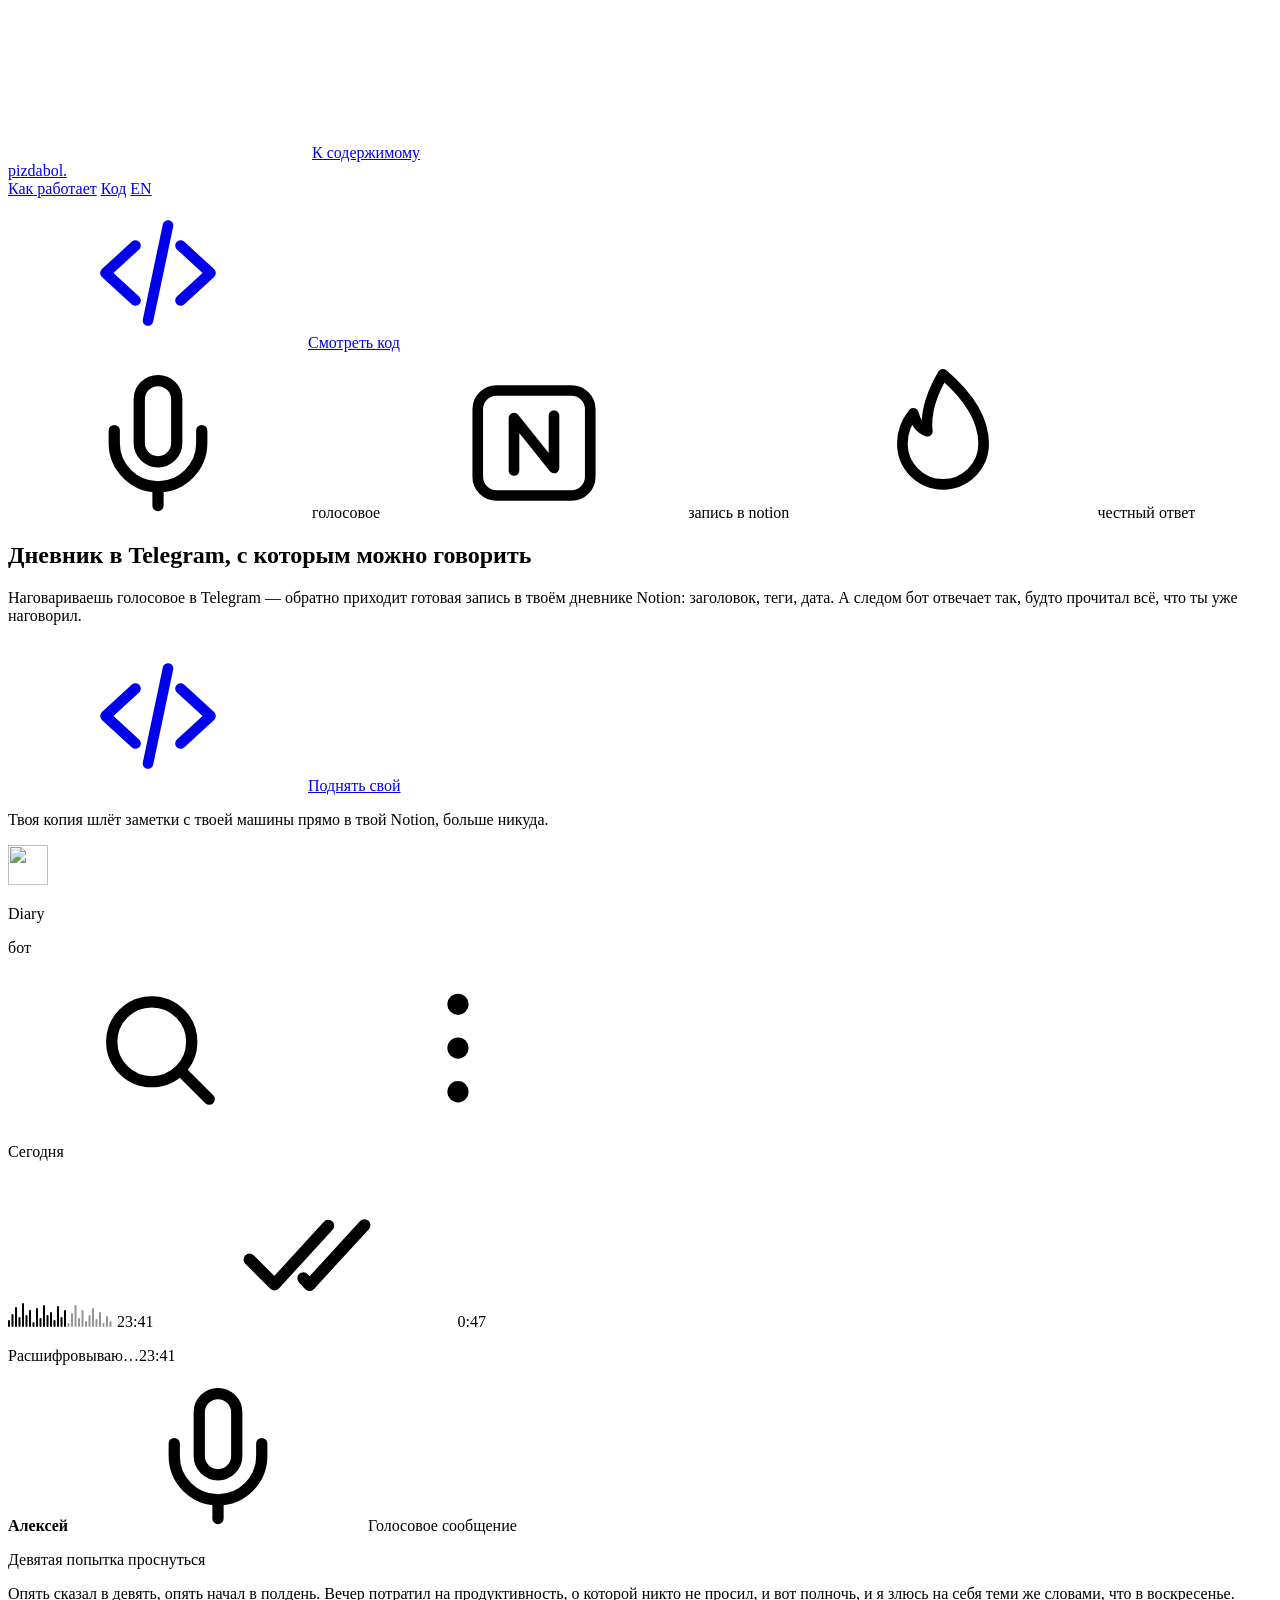
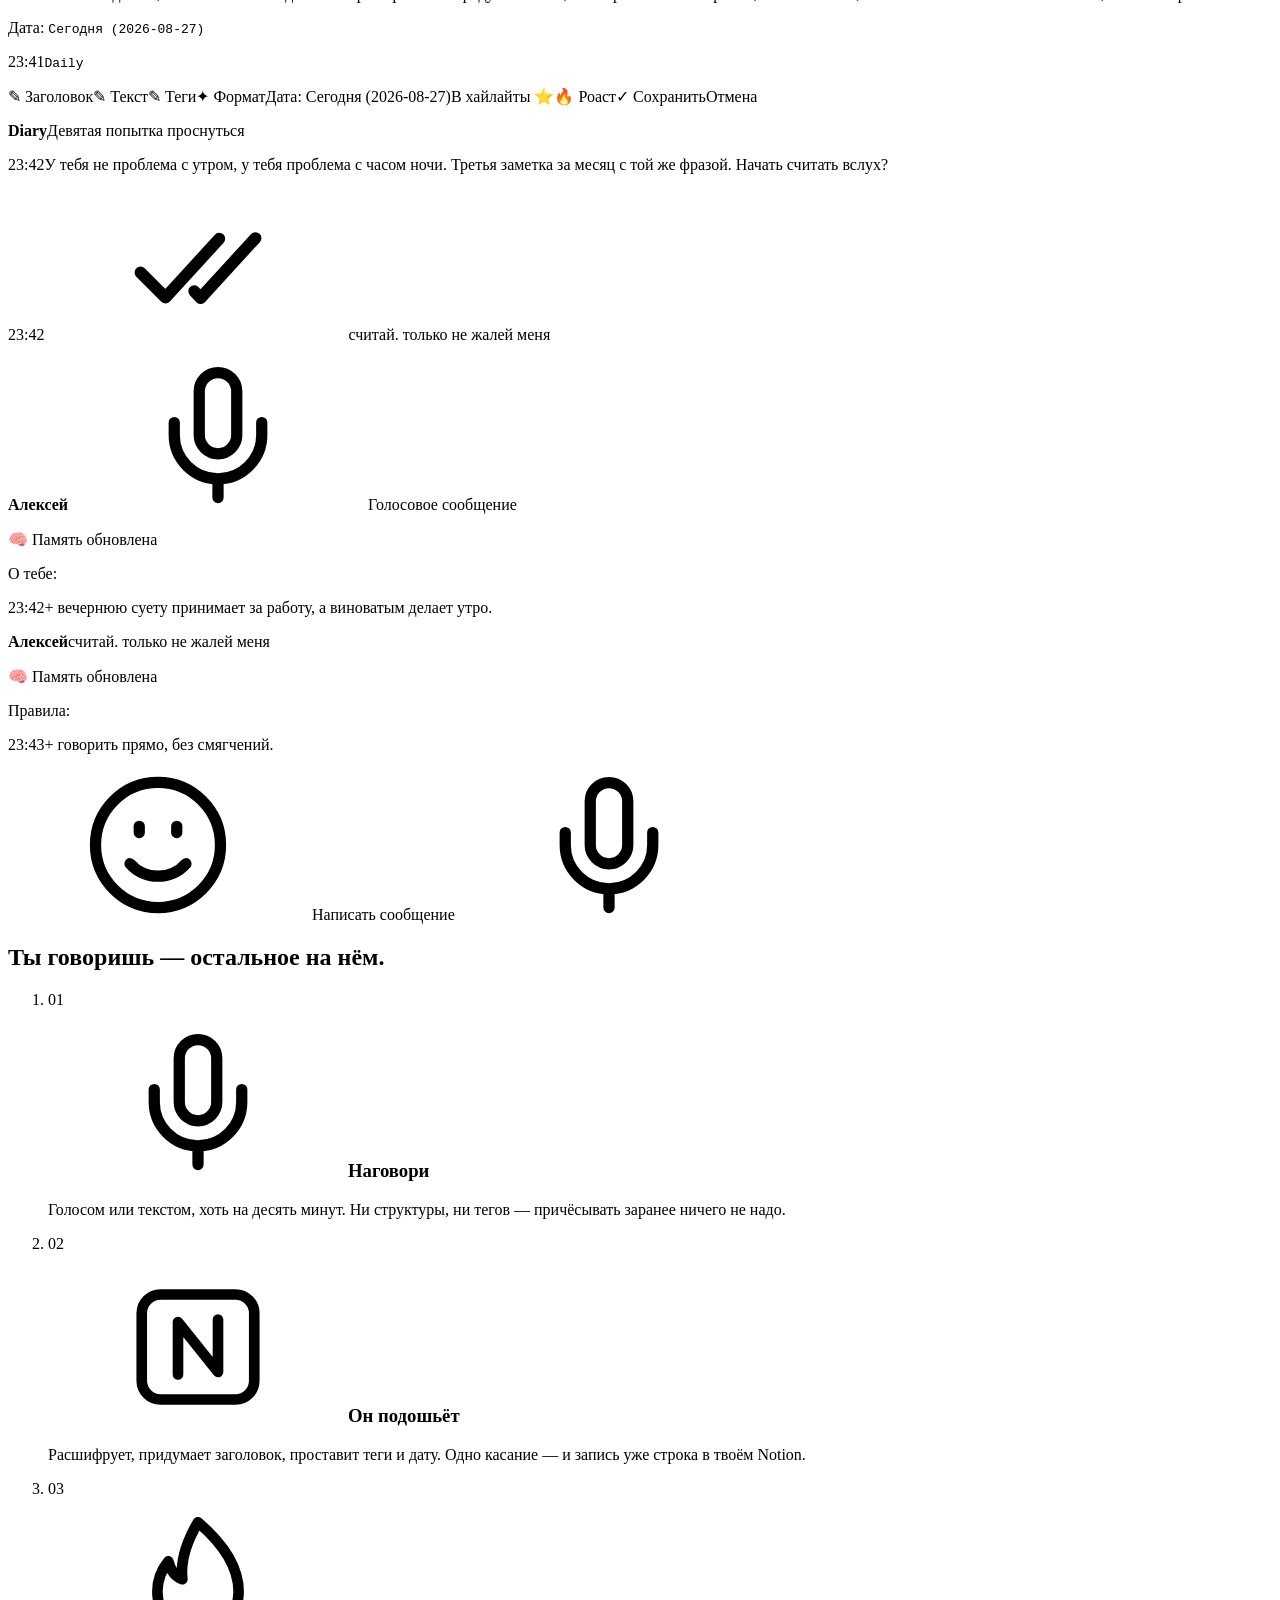
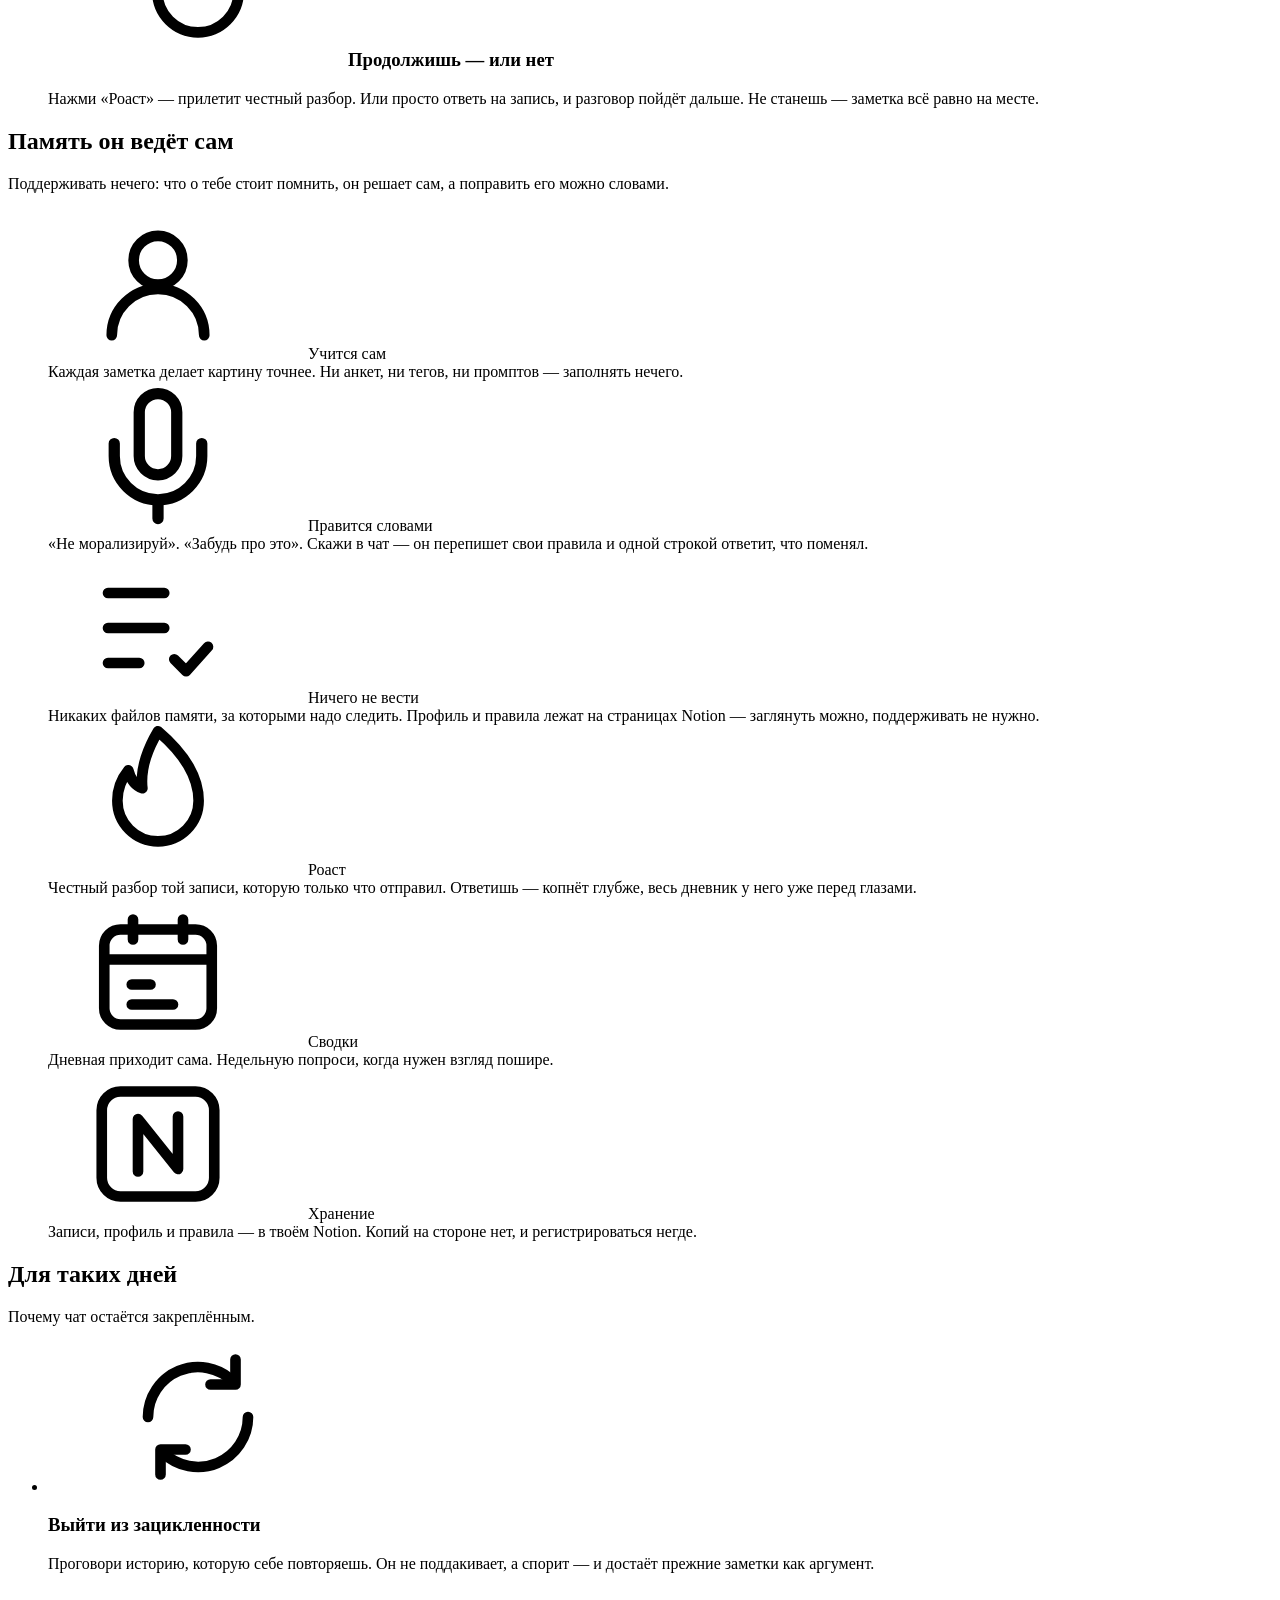
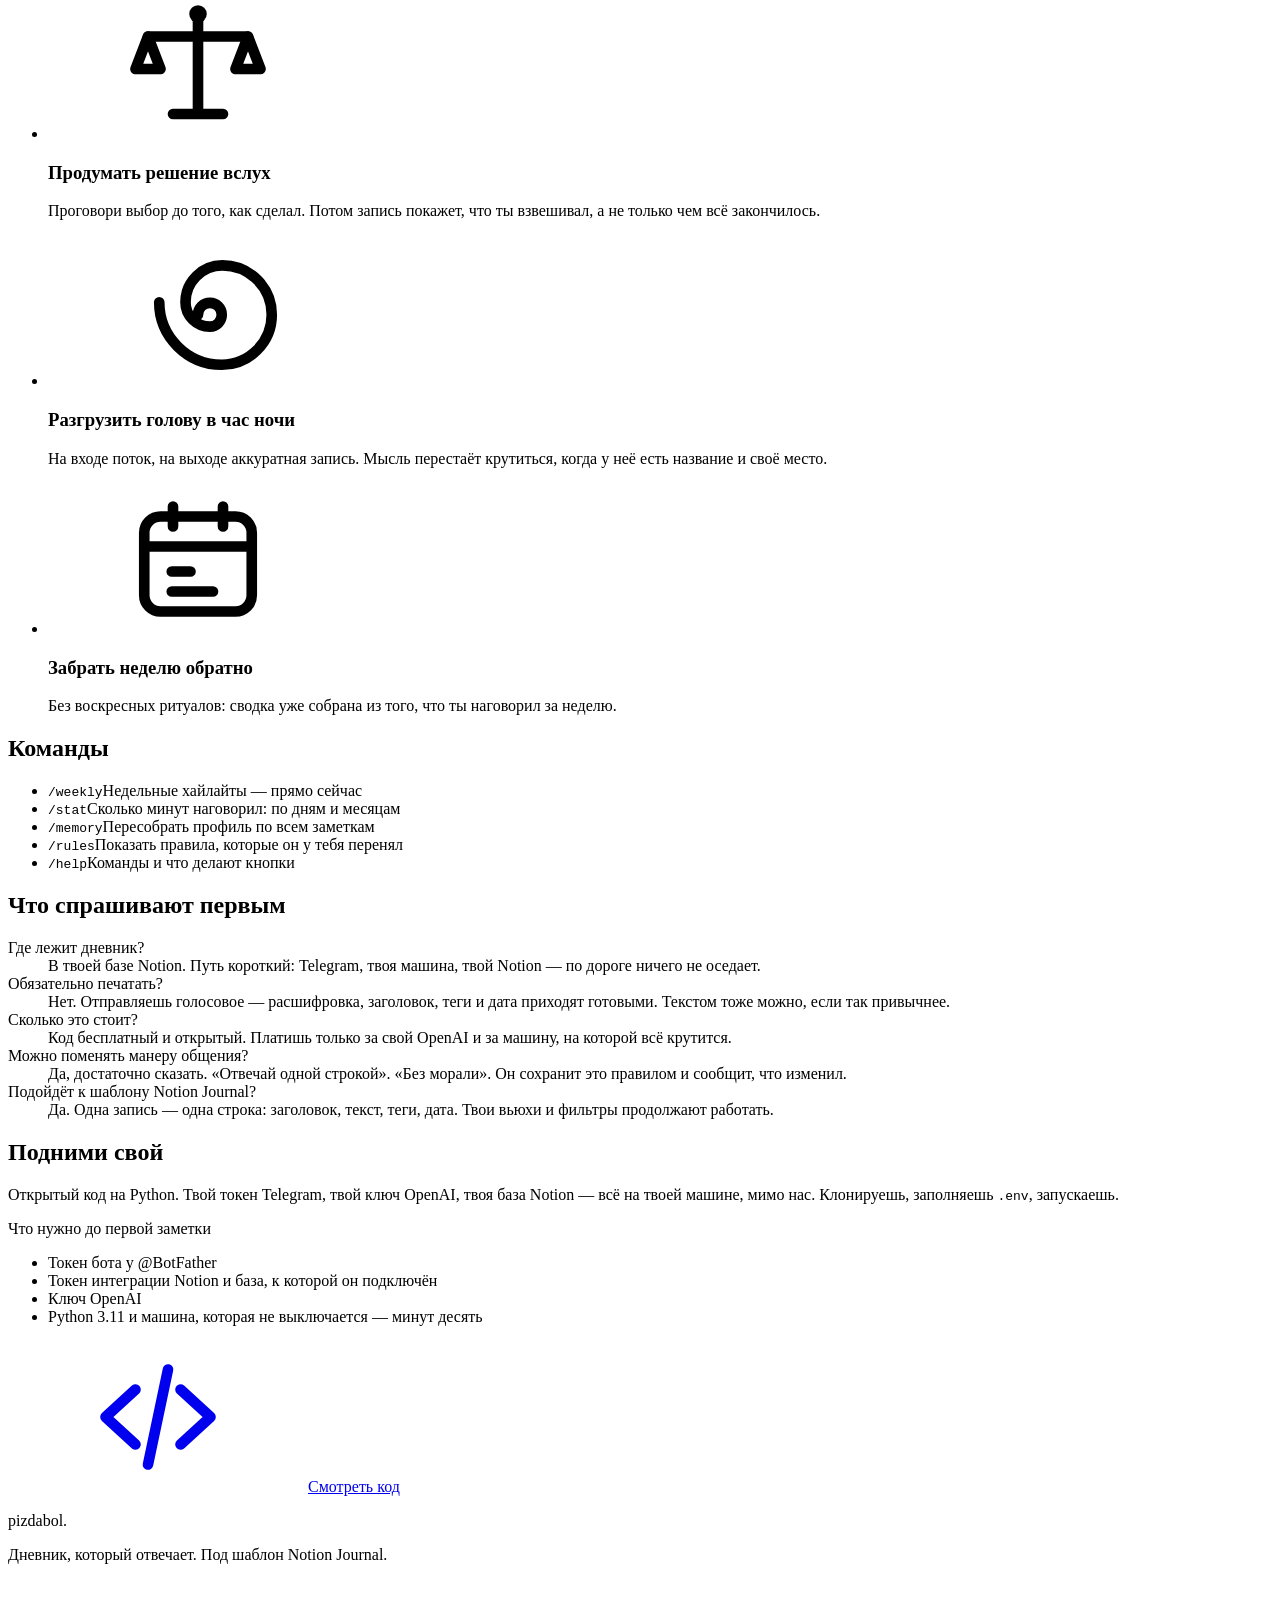
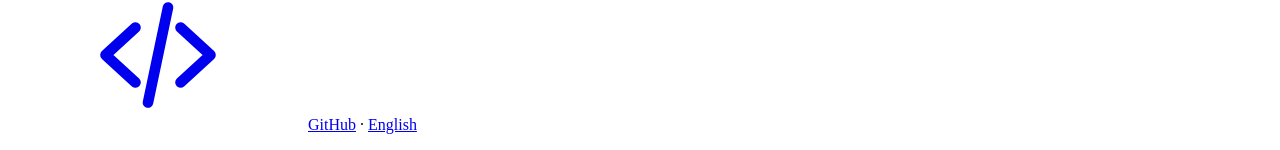
==== commit ee354ca0: "Tighten self-hosted landing copy" ====
--- a/landing/ru/index.html
+++ b/landing/ru/index.html
@@ -73,7 +73,7 @@
       "name": "Где лежит дневник?",
       "acceptedAnswer": {
         "@type": "Answer",
-        "text": "В твоей базе Notion. На своей копии путь короткий: Telegram, твоя машина, твой Notion — по дороге ничего не оседает. Публичный бот общий: держит запись ровно до того момента, пока не создаст строку."
+        "text": "В твоей базе Notion. Путь короткий: Telegram, твоя машина, твой Notion — по дороге ничего не оседает."
       }
     },
     {
@@ -141,7 +141,7 @@
     <a href="https://github.com/ashugaev/telegram-voice-diary-bot">Код</a>
     <a class="lang" href="/" hreflang="en" lang="en">EN</a>
   </nav>
-  <a class="btn btn-sm" aria-label="Открыть в Telegram" href="https://t.me/pizdabol_ai_bot"><svg class="ico" aria-hidden="true"><use href="#i-telegram"></use></svg><span class="lbl">Открыть в Telegram</span></a>
+  <a class="btn btn-sm" aria-label="Открыть код на GitHub" href="https://github.com/ashugaev/telegram-voice-diary-bot"><svg class="ico" aria-hidden="true"><use href="#i-code"></use></svg><span class="lbl">Смотреть код</span></a>
 </header>
 
 <main id="main">
@@ -149,13 +149,12 @@
   <section class="hero">
     <div class="hero-copy">
       <p class="eyebrow"><svg class="ico" aria-hidden="true"><use href="#i-mic"></use></svg> голосовое <svg class="ico" aria-hidden="true"><use href="#i-notion"></use></svg> запись в notion <svg class="ico" aria-hidden="true"><use href="#i-flame"></use></svg> честный ответ</p>
-      <h1>Дневник, с которым говорят. Он <em>узнаёт</em> тебя сам.</h1>
+      <h1>Дневник в Telegram, с которым можно говорить</h1>
       <p class="lede">Наговариваешь голосовое в Telegram — обратно приходит готовая запись в твоём дневнике Notion: заголовок, теги, дата. А следом бот отвечает так, будто прочитал всё, что ты уже наговорил.</p>
       <div class="cta-row">
-        <a class="btn" href="https://t.me/pizdabol_ai_bot"><svg class="ico" aria-hidden="true"><use href="#i-telegram"></use></svg>Открыть в Telegram</a>
-        <a class="btn btn-ghost" href="https://github.com/ashugaev/telegram-voice-diary-bot"><svg class="ico" aria-hidden="true"><use href="#i-code"></use></svg>Поднять свой</a>
-      </div>
-      <p class="fineprint">Своя копия шлёт заметки с твоей машины прямо в твой Notion, больше никуда. Публичный бот — общая демка: начни с неё, переедешь, когда понравится.</p>
+        <a class="btn" href="https://github.com/ashugaev/telegram-voice-diary-bot"><svg class="ico" aria-hidden="true"><use href="#i-code"></use></svg>Поднять свой</a>
+      </div>
+      <p class="fineprint">Твоя копия шлёт заметки с твоей машины прямо в твой Notion, больше никуда.</p>
     </div>
 
     <div class="hero-thread" id="thread">
@@ -285,7 +284,7 @@
 
   <section class="cases band">
     <div class="band-head">
-      <h2 class="section-title">Для таких моментов</h2>
+      <h2 class="section-title">Для таких дней</h2>
       <p class="band-note">Почему чат остаётся закреплённым.</p>
     </div>
     <ul class="case-list">
@@ -332,7 +331,7 @@
     <dl class="spec">
       <div>
         <dt>Где лежит дневник?</dt>
-        <dd>В твоей базе Notion. На своей копии путь короткий: Telegram, твоя машина, твой Notion — по дороге ничего не оседает. Публичный бот общий: держит запись ровно до того момента, пока не создаст строку.</dd>
+        <dd>В твоей базе Notion. Путь короткий: Telegram, твоя машина, твой Notion — по дороге ничего не оседает.</dd>
       </div>
       <div>
         <dt>Обязательно печатать?</dt>
@@ -364,8 +363,7 @@
       <li>Python 3.11 и машина, которая не выключается — минут десять</li>
     </ul>
     <div class="cta-row">
-      <a class="btn" href="https://t.me/pizdabol_ai_bot"><svg class="ico" aria-hidden="true"><use href="#i-telegram"></use></svg>Открыть в Telegram</a>
-      <a class="btn btn-ghost" href="https://github.com/ashugaev/telegram-voice-diary-bot"><svg class="ico" aria-hidden="true"><use href="#i-code"></use></svg>Смотреть код</a>
+      <a class="btn" href="https://github.com/ashugaev/telegram-voice-diary-bot"><svg class="ico" aria-hidden="true"><use href="#i-code"></use></svg>Смотреть код</a>
     </div>
   </section>
 
@@ -374,7 +372,7 @@
 <footer class="foot">
   <p class="wordmark">pizdabol<span class="dot">.</span></p>
   <p>Дневник, который отвечает. Под шаблон Notion Journal.</p>
-  <p><a href="https://github.com/ashugaev/telegram-voice-diary-bot"><svg class="ico" aria-hidden="true"><use href="#i-code"></use></svg>GitHub</a> · <a href="https://t.me/pizdabol_ai_bot"><svg class="ico" aria-hidden="true"><use href="#i-telegram"></use></svg>Telegram</a> · <a href="/" hreflang="en" lang="en">English</a></p>
+  <p><a href="https://github.com/ashugaev/telegram-voice-diary-bot"><svg class="ico" aria-hidden="true"><use href="#i-code"></use></svg>GitHub</a> · <a href="/" hreflang="en" lang="en">English</a></p>
 </footer>
 </body>
 </html>
